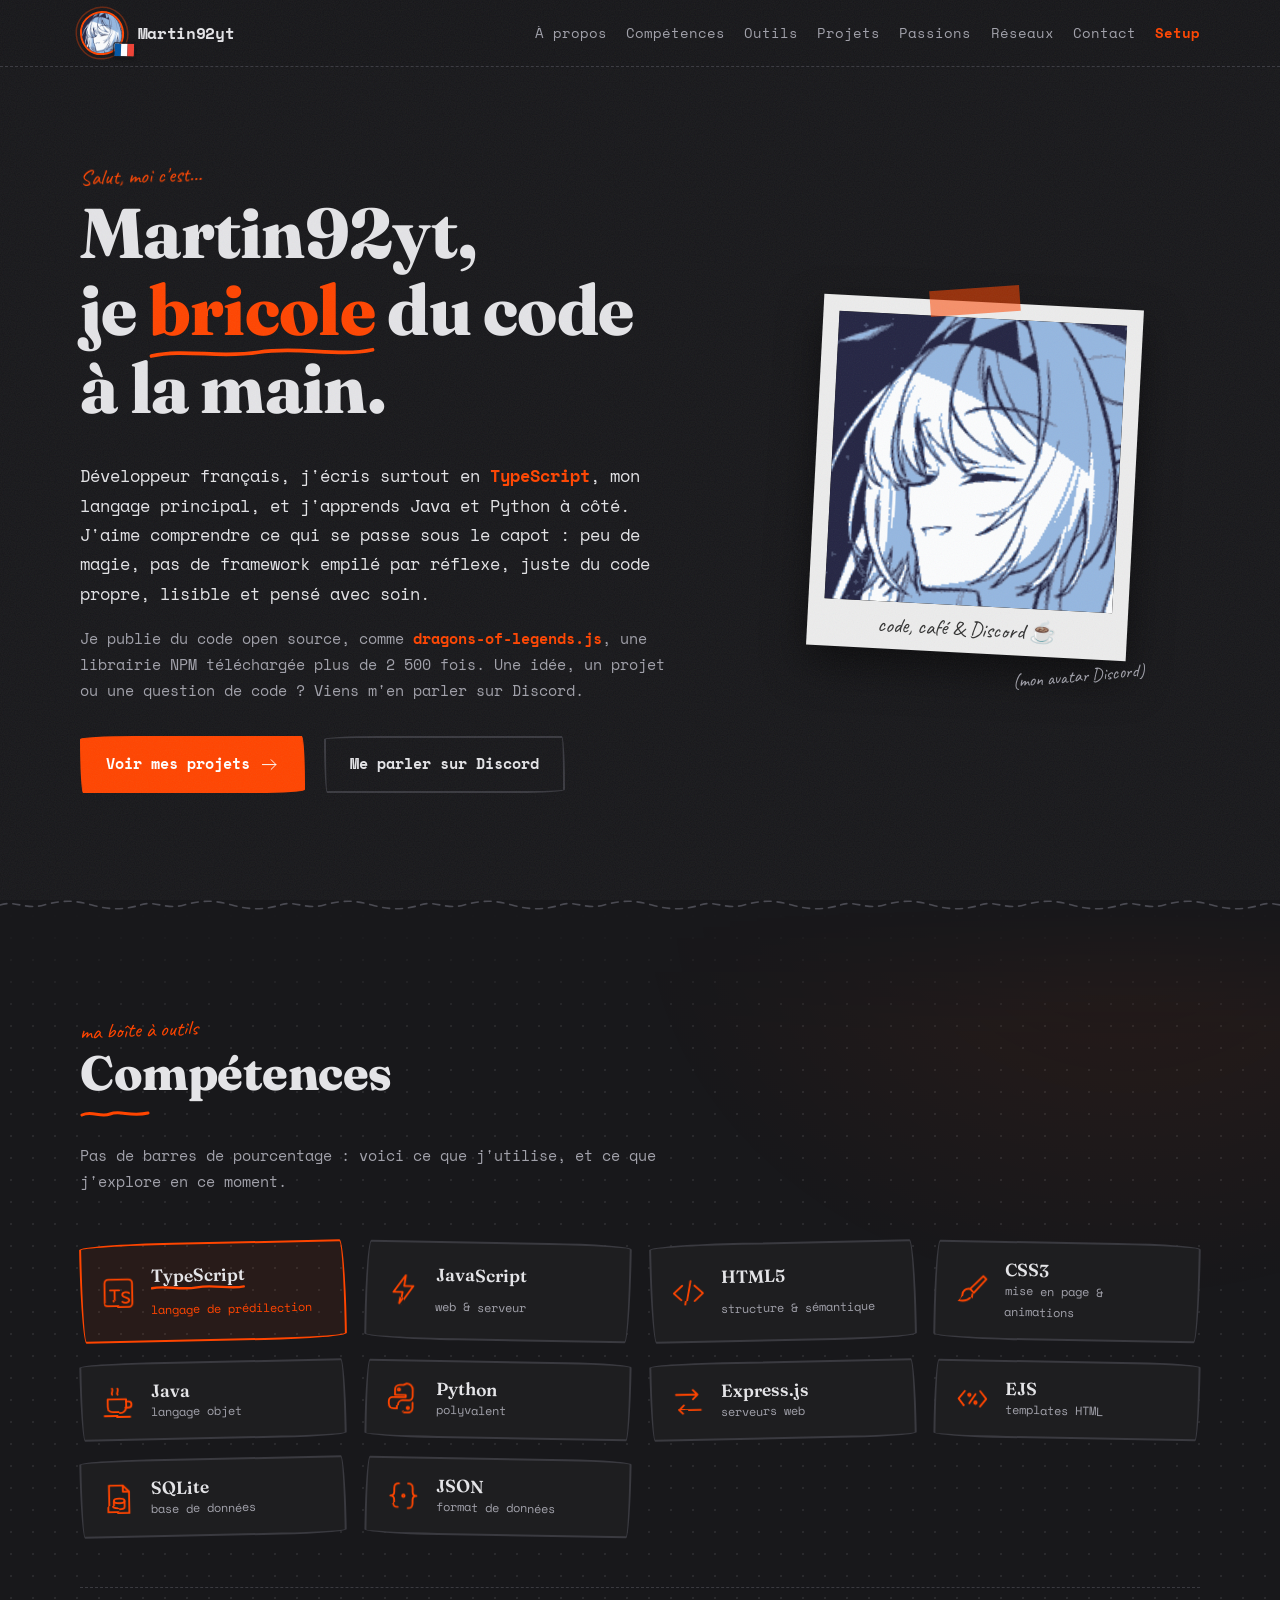
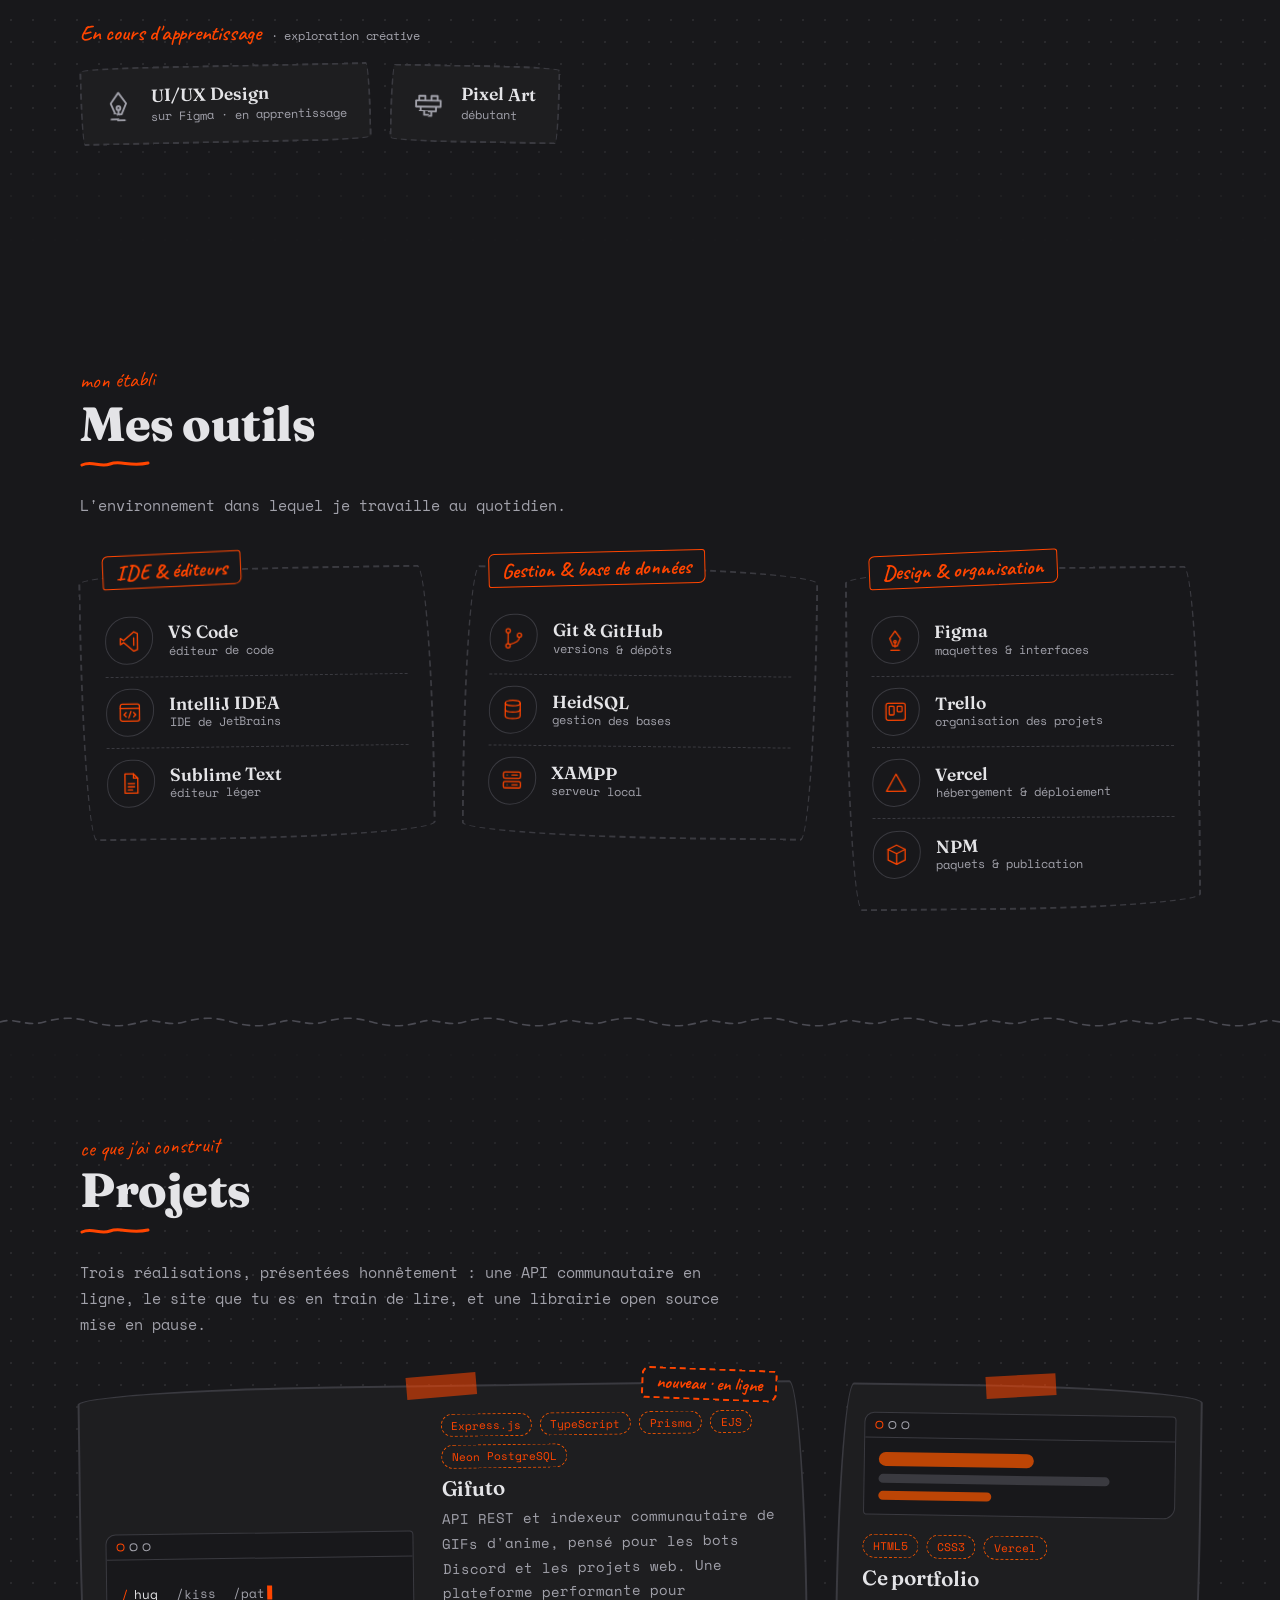
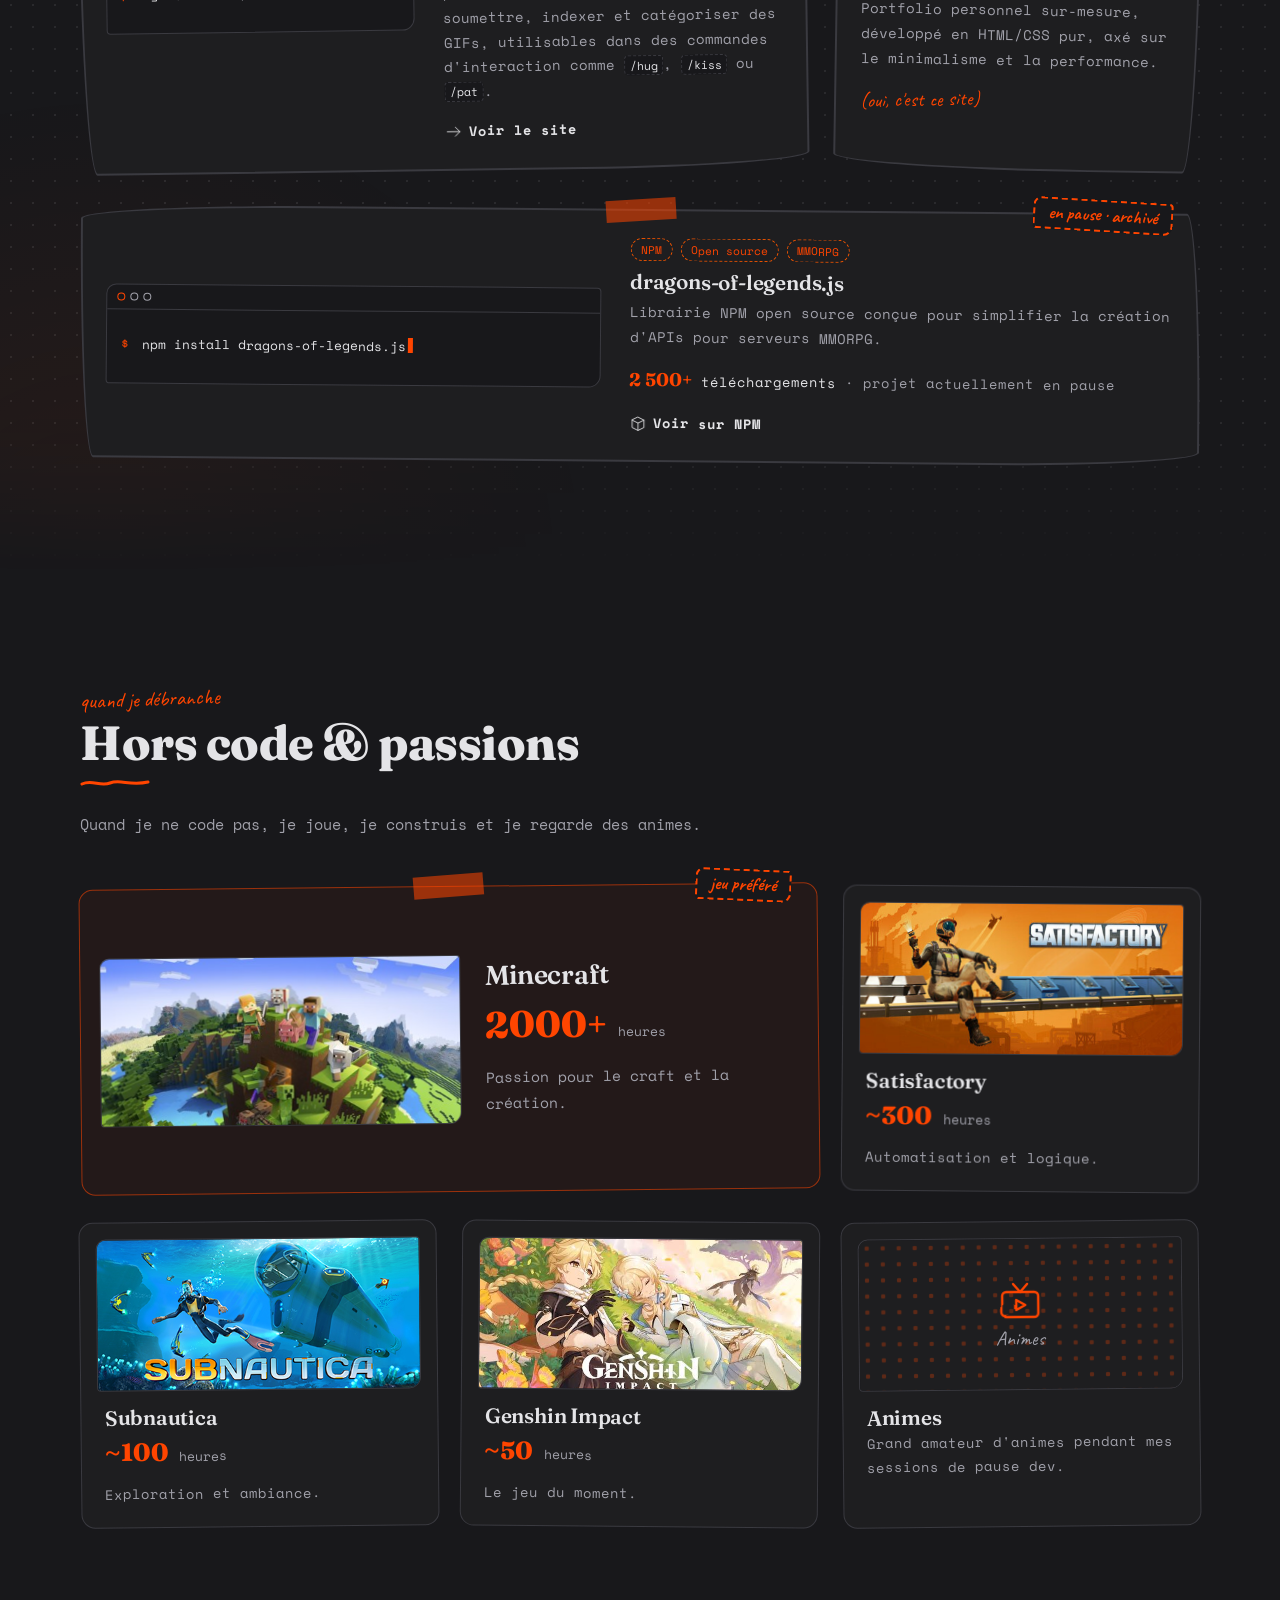
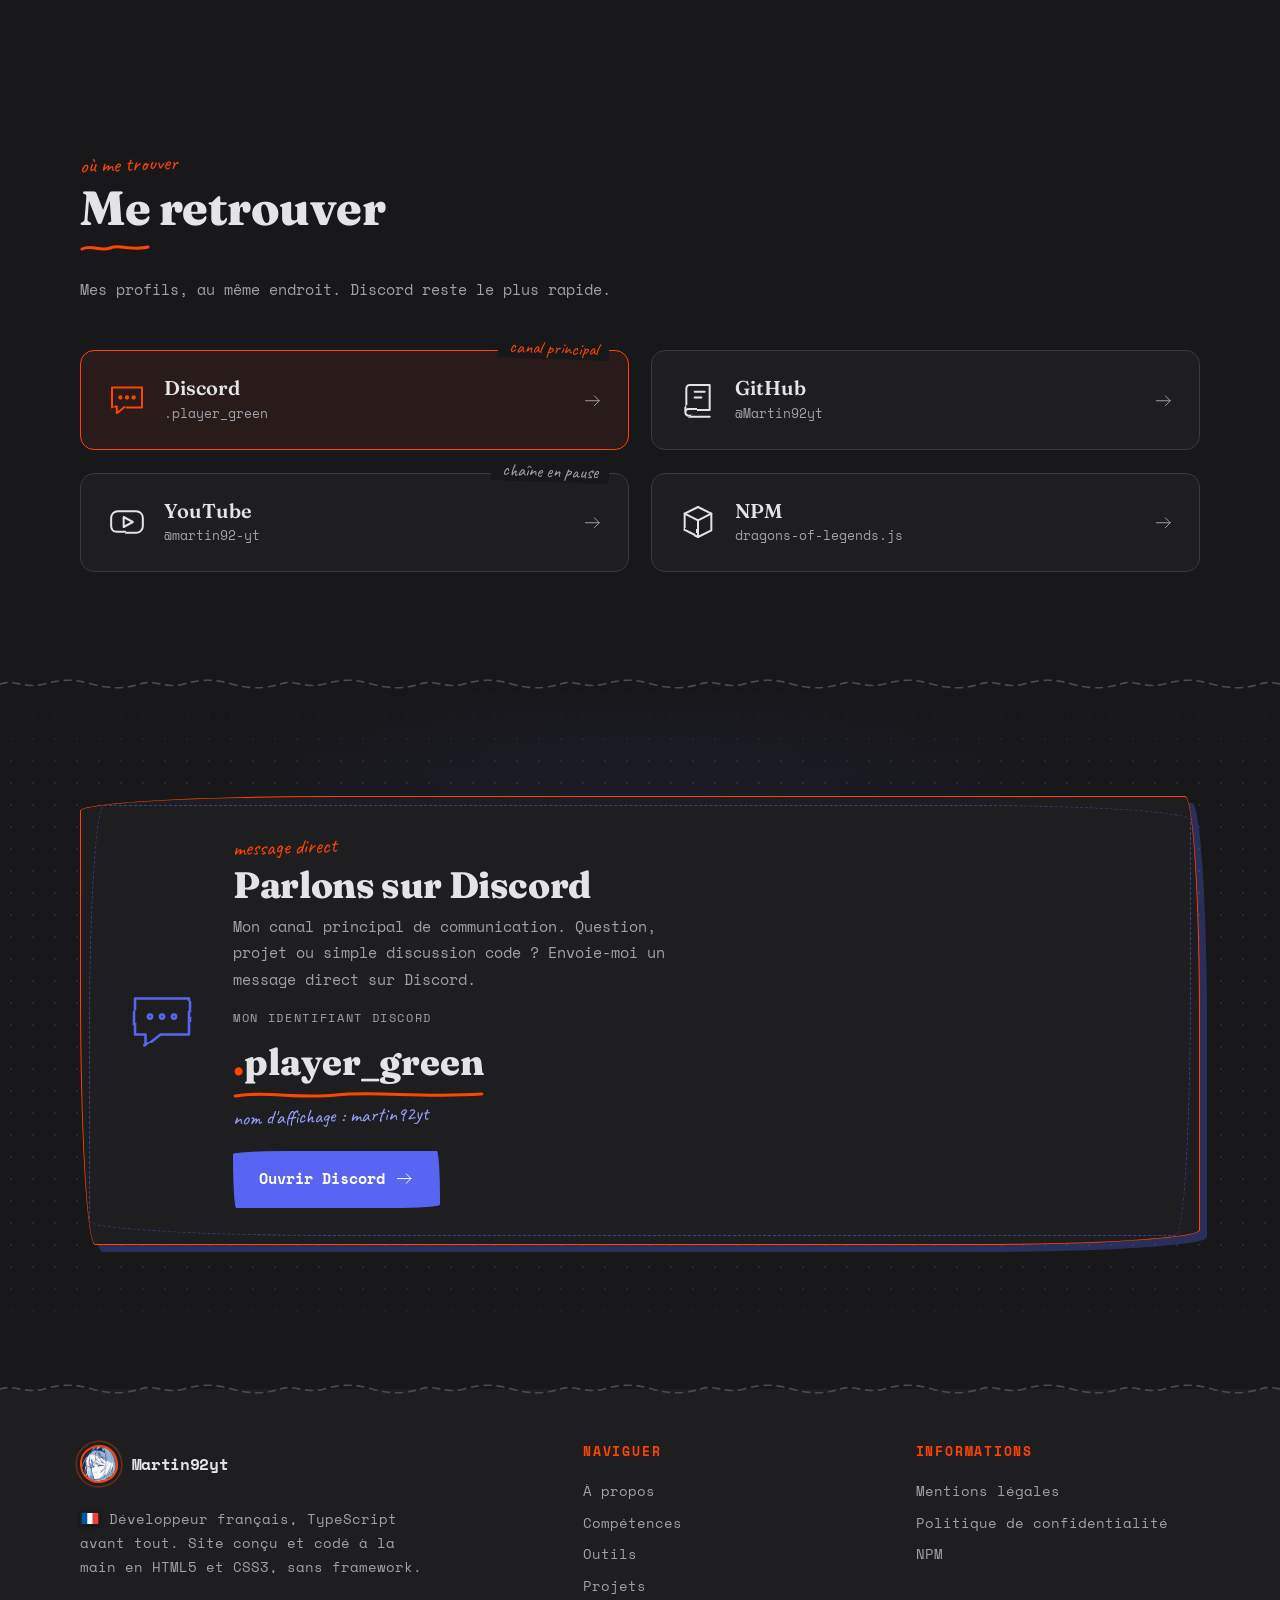
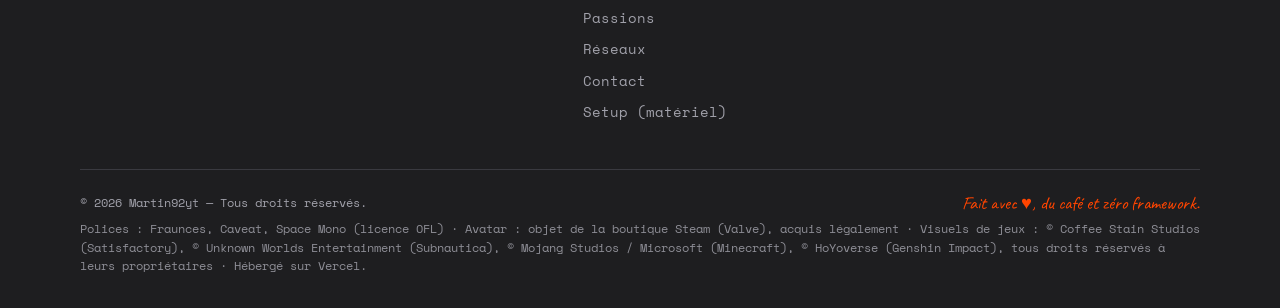
==== index.html @ c77c80cb "Update setup" ====
<!DOCTYPE html>
<html lang="fr">
<head>
  <meta charset="UTF-8">
  <meta name="viewport" content="width=device-width, initial-scale=1">
  <title>Martin92yt — Développeur TypeScript</title>
  <meta name="description" content="Portfolio de Martin92yt, développeur français spécialisé en TypeScript. Projets open source, compétences, outils et contact via Discord.">
  <meta name="theme-color" content="#18181B">
  <meta name="author" content="Martin92yt">
  <meta name="robots" content="index, follow">

  <!-- Aperçu de partage (Discord, réseaux sociaux, messageries).
       Une fois le site en ligne, ajoute aussi :
         <link rel="canonical" href="https://TON-DOMAINE/">
         <meta property="og:url" content="https://TON-DOMAINE/">
       et, idéalement, remplace og:image par une image locale (ex. https://TON-DOMAINE/og.png, 1200x630). -->
  <meta property="og:type" content="website">
  <meta property="og:site_name" content="Martin92yt">
  <meta property="og:locale" content="fr_FR">
  <meta property="og:title" content="Martin92yt — Développeur TypeScript">
  <meta property="og:description" content="Développeur français, TypeScript avant tout. Projets open source, compétences, outils, et contact direct sur Discord.">
  <meta property="og:image" content="images/avatar.gif">
  <meta property="og:image:width" content="512">
  <meta property="og:image:height" content="512">
  <meta property="og:image:alt" content="Avatar de Martin92yt">
  <meta name="twitter:card" content="summary">
  <meta name="twitter:title" content="Martin92yt — Développeur TypeScript">
  <meta name="twitter:description" content="Développeur français, TypeScript avant tout. Projets open source, compétences, outils, et contact direct sur Discord.">
  <meta name="twitter:image" content="images/avatar.gif">

  <!-- Favicon = avatar Discord. Pour plus de fiabilité, télécharge l'image, enregistre-la
       sous favicon.png dans le dossier du site et remplace les deux href ci-dessous par "favicon.png". -->
  <link rel="icon" type="image/jpeg" href="images/avatar.gif">
  <link rel="apple-touch-icon" href="images/avatar.gif">

  <!-- Polices (facultatif : le site reste lisible sans, avec les polices de secours) -->

  <link rel="stylesheet" href="style.css">
</head>
<body>

<!-- ============ SPRITE D'ICÔNES DESSINÉES À LA MAIN ============ -->
<svg width="0" height="0" style="position:absolute" aria-hidden="true" focusable="false">
  <defs>
    <!-- Filtre "trait tremblé" : donne l'effet crayon à toutes les icônes -->
    <filter id="rough" x="-5%" y="-5%" width="110%" height="110%">
      <feTurbulence type="fractalNoise" baseFrequency="0.04" numOctaves="2" seed="3" result="n"/>
      <feDisplacementMap in="SourceGraphic" in2="n" scale="2.6"/>
    </filter>

    <!-- Drapeau français (SVG : s'affiche partout, contrairement à l'emoji sous Windows) -->
    <symbol id="flag-fr" viewBox="0 0 30 20"><rect width="10" height="20" fill="#0055A4"/><rect x="10" width="10" height="20" fill="#fff"/><rect x="20" width="10" height="20" fill="#EF4135"/></symbol>

    <!-- Langages & technologies -->
    <symbol id="i-ts" viewBox="0 0 48 48"><rect x="6" y="6" width="36" height="36" rx="5"/><path d="M13 20h12M19 20v16M29 35c2 2 9 2 9-2s-9-3-9-7 7-4 9-2"/></symbol>
    <symbol id="i-web" viewBox="0 0 48 48"><path d="M16 14 5 24l11 10M32 14l11 10-11 10M27 8l-6 32"/></symbol>
    <symbol id="i-css" viewBox="0 0 48 48"><path d="m38 6 4 4-16 18-5-5z"/><path d="M21 23c-6-1-10 3-10 8 0 4-2 6-4 8 8 2 17 0 17-9"/></symbol>
    <symbol id="i-js" viewBox="0 0 48 48"><path d="M27 5 11 27h12l-3 16 17-24H25z"/></symbol>
    <symbol id="i-java" viewBox="0 0 48 48"><path d="M10 20h24v10a8 8 0 0 1-8 8h-8a8 8 0 0 1-8-8z"/><path d="M34 23h3a4 4 0 0 1 0 8h-4"/><path d="M16 14c-2-3 2-4 0-8M23 14c-2-3 2-4 0-8"/><path d="M7 43h32"/></symbol>
    <symbol id="i-py" viewBox="0 0 48 48"><path d="M24 6h-5a6 6 0 0 0-6 6v7h14v3H10a5 5 0 0 0-5 5v3a8 8 0 0 0 8 8h4v-6a6 6 0 0 1 6-6h8a5 5 0 0 0 5-5v-9a8 8 0 0 0-8-8z"/><circle cx="18" cy="12" r="1.5"/><path d="M25 42h5a6 6 0 0 0 6-6v-7"/><circle cx="30" cy="36" r="1.5"/></symbol>
    <symbol id="i-express" viewBox="0 0 48 48"><path d="M8 14h28M30 8l6 6-6 6M40 34H12M18 28l-6 6 6 6"/></symbol>
    <symbol id="i-ejs" viewBox="0 0 48 48"><path d="M14 14 6 24l8 10M34 14l8 10-8 10"/><path d="m20 30 8-12"/><circle cx="20" cy="19" r="1.6"/><circle cx="28" cy="29" r="1.6"/></symbol>
    <symbol id="i-sqlite" viewBox="0 0 48 48"><path d="M12 6h18l8 8v28H12z"/><path d="M30 6v8h8"/><ellipse cx="25" cy="26" rx="7" ry="3"/><path d="M18 26v8c0 2 3 3 7 3s7-1 7-3v-8"/></symbol>
    <symbol id="i-json" viewBox="0 0 48 48"><path d="M18 8c-5 0-6 2-6 6v5c0 3-2 5-5 5 3 0 5 2 5 5v5c0 4 1 6 6 6"/><path d="M30 8c5 0 6 2 6 6v5c0 3 2 5 5 5-3 0-5 2-5 5v5c0 4-1 6-6 6"/><circle cx="24" cy="24" r="1.6"/></symbol>
    <symbol id="i-nib" viewBox="0 0 48 48"><path d="m24 6 10 14-6 14h-8l-6-14z"/><circle cx="24" cy="26" r="2.5"/><path d="M24 28v8M16 42h16"/></symbol>
    <symbol id="i-pixel" viewBox="0 0 48 48"><path d="M12 14h8v6h-8zM28 14h8v6h-8zM8 20h32v8H8zM14 28h20v6H14zM20 34h8v6h-8z"/></symbol>

    <!-- Outils -->
    <symbol id="i-vscode" viewBox="0 0 48 48"><path d="M33 6 14 22 8 18v12l6-4 19 16 7-3V9z"/><path d="M33 17v14"/></symbol>
    <symbol id="i-ide" viewBox="0 0 48 48"><rect x="6" y="8" width="36" height="32" rx="4"/><path d="M6 16h36M17 24l-4 4 4 4M31 24l4 4-4 4M26 22l-4 12"/></symbol>
    <symbol id="i-file" viewBox="0 0 48 48"><path d="M13 6h16l8 8v28H13z"/><path d="M29 6v8h8M19 24h12M19 30h12M19 36h8"/></symbol>
    <symbol id="i-git" viewBox="0 0 48 48"><circle cx="14" cy="10" r="4"/><circle cx="14" cy="38" r="4"/><circle cx="35" cy="18" r="4"/><path d="M14 14v20M35 22c0 7-6 9-17 13"/></symbol>
    <symbol id="i-repo" viewBox="0 0 48 48"><path d="M10 40V10a4 4 0 0 1 4-4h24v30H14a4 4 0 0 0-4 4zm0 0a4 4 0 0 0 4 4h24"/><path d="M20 14h12M20 21h8"/></symbol>
    <symbol id="i-sql" viewBox="0 0 48 48"><ellipse cx="24" cy="12" rx="14" ry="5"/><path d="M10 12v24c0 3 6 5 14 5s14-2 14-5V12"/><path d="M10 24c0 3 6 5 14 5s14-2 14-5"/></symbol>
    <symbol id="i-server" viewBox="0 0 48 48"><rect x="8" y="8" width="32" height="12" rx="3"/><rect x="8" y="26" width="32" height="12" rx="3"/><path d="M15 14h.1M15 32h.1M24 14h10M24 32h10"/></symbol>
    <symbol id="i-board" viewBox="0 0 48 48"><rect x="6" y="8" width="36" height="32" rx="4"/><rect x="12" y="14" width="9" height="16" rx="1.5"/><rect x="27" y="14" width="9" height="10" rx="1.5"/></symbol>
    <symbol id="i-vercel" viewBox="0 0 48 48"><path d="M24 8 42 40H6z"/></symbol>
    <symbol id="i-npm" viewBox="0 0 48 48"><path d="M24 6 40 14v20l-16 8L8 34V14z"/><path d="m8 14 16 8 16-8M24 22v20"/></symbol>

    <!-- Passions -->
    <symbol id="i-cube" viewBox="0 0 48 48"><path d="M24 5 41 14v20L24 43 7 34V14z"/><path d="m7 14 17 9 17-9M24 23v20"/><path d="M13 27v6M35 27v6M20 11l4 2 4-2"/></symbol>
    <symbol id="i-gear" viewBox="0 0 48 48"><circle cx="24" cy="24" r="8"/><path d="M24 6v6M24 36v6M6 24h6M36 24h6M11 11l4 4M33 33l4 4M37 11l-4 4M15 33l-4 4"/></symbol>
    <symbol id="i-wave" viewBox="0 0 48 48"><path d="M5 28c5-6 9-6 14 0s9 6 14 0 7-4 10-2"/><path d="M5 38c5-6 9-6 14 0s9 6 14 0 7-4 10-2"/><circle cx="18" cy="14" r="3"/><circle cx="29" cy="9" r="2"/></symbol>
    <symbol id="i-spark" viewBox="0 0 48 48"><path d="M24 5c1 11 8 18 19 19-11 1-18 8-19 19-1-11-8-18-19-19 11-1 18-8 19-19z"/></symbol>
    <symbol id="i-tv" viewBox="0 0 48 48"><rect x="6" y="14" width="36" height="25" rx="4"/><path d="m17 6 7 8 7-8M20 22l9 5-9 5z"/></symbol>

    <!-- Divers -->
    <!-- Bulle de message avec "points de frappe" (dessin original) -->
    <symbol id="i-chat" viewBox="0 0 48 48"><path d="M6 9h36v24H23l-10 8v-8H6z"/><circle cx="16" cy="21" r="1.4"/><circle cx="24" cy="21" r="1.4"/><circle cx="32" cy="21" r="1.4"/></symbol>
    <symbol id="i-yt" viewBox="0 0 48 48"><rect x="5" y="11" width="38" height="26" rx="8"/><path d="m20 18 11 6-11 6z"/></symbol>
    <symbol id="i-arrow" viewBox="0 0 48 48"><path d="M6 24h34M28 12l12 12-12 12"/></symbol>
  </defs>
</svg>

<a class="skip" href="#a-propos">Aller au contenu</a>

<!-- Barre de progression de lecture (très fine, CSS pur) -->
<div class="progress" aria-hidden="true"></div>

<!-- ============ HEADER ============ -->
<header class="site-header">
  <div class="wrap header-in">
    <!-- Marque : avatar en médaillon + pseudo, avec le petit drapeau français -->
    <a class="brand" href="#top" aria-label="Martin92yt — accueil" title="Martin92yt · Français">
      <span class="brand-avatar">
        <img
          src="images/avatar.gif"
          alt=""
          width="44" height="44"
          decoding="async"
         >
        <svg class="flag" role="img" aria-label="Drapeau français"><use href="#flag-fr"/></svg>
      </span>
      <span class="brand-name">Martin92yt</span>
    </a>

    <!-- Menu mobile 100 % CSS : ouvert par :target, il se referme tout seul
         dès qu'on touche un lien (la cible change). Ces deux repères sont fixes
         et vides : les atteindre ne fait jamais défiler la page. -->
    <span id="menu" class="menu-anchor" aria-hidden="true"></span>
    <span id="menu-closed" class="menu-anchor" aria-hidden="true"></span>

    <nav class="nav" aria-label="Navigation principale">
      <a href="#a-propos">À propos</a>
      <a href="#competences">Compétences</a>
      <a href="#outils">Outils</a>
      <a href="#projets">Projets</a>
      <a href="#passions">Passions</a>
      <a href="#reseaux">Réseaux</a>
      <a href="#discord">Contact</a>
      <a href="setup.html" class="nav-page">Setup</a>
    </nav>

    <a class="menu-backdrop" href="#menu-closed" aria-label="Fermer le menu" tabindex="-1"></a>
    <a class="burger burger-open" href="#menu" aria-label="Ouvrir le menu"><span></span><span></span><span></span></a>
    <a class="burger burger-close" href="#menu-closed" aria-label="Fermer le menu"><span></span><span></span></a>
  </div>
</header>

<main id="top">

  <!-- ============ À PROPOS ============ -->
  <section id="a-propos" class="section hero">
    <div class="wrap hero-grid">
      <div class="hero-text">
        <p class="hand kicker">Salut, moi c'est…</p>
        <h1>Martin92yt,<br>je <em>bricole</em> du code<br>à la main.</h1>
        <p class="lead">
          Développeur français, j'écris surtout en <strong>TypeScript</strong>, mon langage principal,
          et j'apprends Java et Python à côté. J'aime comprendre ce qui se passe sous le capot :
          peu de magie, pas de framework empilé par réflexe, juste du code propre, lisible et
          pensé avec soin.
        </p>
        <p>
          Je publie du code open source, comme <strong>dragons-of-legends.js</strong>, une librairie
          NPM téléchargée plus de 2&nbsp;500 fois. Une idée, un projet ou une question de code ?
          Viens m'en parler sur Discord.
        </p>
        <div class="hero-cta">
          <a href="#projets" class="btn btn-primary">Voir mes projets <svg class="ico"><use href="#i-arrow"/></svg></a>
          <a href="#discord" class="btn btn-ghost">Me parler sur Discord</a>
        </div>
      </div>

      <figure class="portrait">
        <div class="polaroid">
          <div class="polaroid-img">
            <!-- Dessin de secours, visible uniquement si l'avatar ne se charge pas -->
            <svg viewBox="0 0 200 180" class="doodle" aria-hidden="true">
              <path d="M30 150h140" />
              <path d="M45 150V92h110v58" />
              <path d="M58 150v-10h84v10" />
              <path d="M70 108l14 10-14 10M95 130h22" />
              <circle cx="100" cy="46" r="20" />
              <path d="M88 44c0-2 3-3 4 0M108 44c0-2 3-3 4 0M92 54c4 4 12 4 16 0" />
              <path d="M82 34c6-10 30-12 38 0" />
            </svg>
            <img
              src="images/avatar.gif"
              alt="Avatar de Martin92yt"
              width="512" height="512"
              fetchpriority="high"
              decoding="async"
             >
          </div>
          <figcaption class="hand">code, café &amp; Discord ☕</figcaption>
        </div>
        <span class="tape"></span>
        <p class="hand note-arrow">(mon avatar Discord)</p>
      </figure>
    </div>
  </section>

  <!-- ============ COMPÉTENCES ============ -->
  <section id="competences" class="section band">
    <div class="wrap">
      <header class="section-head reveal">
        <p class="hand kicker">ma boîte à outils</p>
        <h2>Compétences</h2>
        <p class="section-sub">Pas de barres de pourcentage : voici ce que j'utilise, et ce que j'explore en ce moment.</p>
      </header>

      <!-- Grille unifiée ; TypeScript est mis en avant avec discrétion -->
      <ul class="chips chips-grid">
        <li class="chip chip-lead reveal"><svg class="ico"><use href="#i-ts"/></svg><b>TypeScript</b><small>langage de prédilection</small></li>
        <li class="chip reveal"><svg class="ico"><use href="#i-js"/></svg><b>JavaScript</b><small>web &amp; serveur</small></li>
        <li class="chip reveal"><svg class="ico"><use href="#i-web"/></svg><b>HTML5</b><small>structure &amp; sémantique</small></li>
        <li class="chip reveal"><svg class="ico"><use href="#i-css"/></svg><b>CSS3</b><small>mise en page &amp; animations</small></li>
        <li class="chip reveal"><svg class="ico"><use href="#i-java"/></svg><b>Java</b><small>langage objet</small></li>
        <li class="chip reveal"><svg class="ico"><use href="#i-py"/></svg><b>Python</b><small>polyvalent</small></li>
        <li class="chip reveal"><svg class="ico"><use href="#i-express"/></svg><b>Express.js</b><small>serveurs web</small></li>
        <li class="chip reveal"><svg class="ico"><use href="#i-ejs"/></svg><b>EJS</b><small>templates HTML</small></li>
        <li class="chip reveal"><svg class="ico"><use href="#i-sqlite"/></svg><b>SQLite</b><small>base de données</small></li>
        <li class="chip reveal"><svg class="ico"><use href="#i-json"/></svg><b>JSON</b><small>format de données</small></li>
      </ul>

      <!-- Sous-section isolée : uniquement UI/UX et Pixel Art -->
      <div class="explore">
        <h3 class="reveal"><span class="hand">En cours d'apprentissage</span><small>· exploration créative</small></h3>
        <ul class="chips">
          <li class="chip chip-explore reveal"><svg class="ico"><use href="#i-nib"/></svg><b>UI/UX Design</b><small>sur Figma · en apprentissage</small></li>
          <li class="chip chip-explore reveal"><svg class="ico"><use href="#i-pixel"/></svg><b>Pixel Art</b><small>débutant</small></li>
        </ul>
      </div>
    </div>
  </section>

  <!-- ============ OUTILS ============ -->
  <section id="outils" class="section">
    <div class="wrap">
      <header class="section-head reveal">
        <p class="hand kicker">mon établi</p>
        <h2>Mes outils</h2>
        <p class="section-sub">L'environnement dans lequel je travaille au quotidien.</p>
      </header>

      <div class="bench">
        <article class="drawer drawer-1 reveal">
          <h3 class="label">IDE &amp; éditeurs</h3>
          <ul class="tools">
            <li><span class="tool-ico"><svg class="ico"><use href="#i-vscode"/></svg></span><span><b>VS Code</b><small>éditeur de code</small></span></li>
            <li><span class="tool-ico"><svg class="ico"><use href="#i-ide"/></svg></span><span><b>IntelliJ IDEA</b><small>IDE de JetBrains</small></span></li>
            <li><span class="tool-ico"><svg class="ico"><use href="#i-file"/></svg></span><span><b>Sublime Text</b><small>éditeur léger</small></span></li>
          </ul>
        </article>

        <article class="drawer drawer-2 reveal">
          <h3 class="label">Gestion &amp; base de données</h3>
          <ul class="tools">
            <li><span class="tool-ico"><svg class="ico"><use href="#i-git"/></svg></span><span><b>Git &amp; GitHub</b><small>versions &amp; dépôts</small></span></li>
            <li><span class="tool-ico"><svg class="ico"><use href="#i-sql"/></svg></span><span><b>HeidSQL</b><small>gestion des bases</small></span></li>
            <li><span class="tool-ico"><svg class="ico"><use href="#i-server"/></svg></span><span><b>XAMPP</b><small>serveur local</small></span></li>
          </ul>
        </article>

        <article class="drawer drawer-3 reveal">
          <h3 class="label">Design &amp; organisation</h3>
          <ul class="tools">
            <li><span class="tool-ico"><svg class="ico"><use href="#i-nib"/></svg></span><span><b>Figma</b><small>maquettes &amp; interfaces</small></span></li>
            <li><span class="tool-ico"><svg class="ico"><use href="#i-board"/></svg></span><span><b>Trello</b><small>organisation des projets</small></span></li>
            <li><span class="tool-ico"><svg class="ico"><use href="#i-vercel"/></svg></span><span><b>Vercel</b><small>hébergement &amp; déploiement</small></span></li>
            <li><span class="tool-ico"><svg class="ico"><use href="#i-npm"/></svg></span><span><b>NPM</b><small>paquets &amp; publication</small></span></li>
          </ul>
        </article>
      </div>
    </div>
  </section>

  <!-- ============ PROJETS ============ -->
  <section id="projets" class="section band">
    <div class="wrap">
      <header class="section-head reveal">
        <p class="hand kicker">ce que j'ai construit</p>
        <h2>Projets</h2>
        <p class="section-sub">Trois réalisations, présentées honnêtement : une API communautaire en ligne, le site que tu es en train de lire, et une librairie open source mise en pause.</p>
      </header>

      <div class="projects">

        <!-- ========== PROJET : Gifuto ==========
             Pour ajouter un projet : copie un <article class="card">…</article> complet. -->
        <article class="card card-1 card-wide reveal">
          <span class="tape"></span>
          <span class="stamp hand" aria-label="Statut : nouveau projet, en ligne">nouveau · en ligne</span>
          <div class="preview" aria-hidden="true">
            <div class="win"><i></i><i></i><i></i></div>
            <div class="terminal"><span class="prompt">/</span>hug<span class="cmd">/kiss</span><span class="cmd">/pat</span><span class="caret"></span></div>
          </div>
          <div class="card-body">
            <p class="tags"><span>Express.js</span><span>TypeScript</span><span>Prisma</span><span>EJS</span><span>Neon PostgreSQL</span></p>
            <h3>Gifuto</h3>
            <p>API REST et indexeur communautaire de GIFs d'anime, pensé pour les bots Discord et les projets web. Une plateforme performante pour soumettre, indexer et catégoriser des GIFs, utilisables dans des commandes d'interaction comme <code>/hug</code>, <code>/kiss</code> ou <code>/pat</code>.</p>
            <div class="card-links">
              <a href="https://gifuto.vercel.app" target="_blank" rel="noopener"><svg class="ico"><use href="#i-arrow"/></svg> Voir le site</a>
            </div>
          </div>
        </article>

        <article class="card card-2 reveal">
          <span class="tape"></span>
          <div class="preview" aria-hidden="true">
            <div class="win"><i></i><i></i><i></i></div>
            <div class="skeleton skeleton-2"><b></b><b></b><b class="s"></b></div>
          </div>
          <p class="tags"><span>HTML5</span><span>CSS3</span><span>Vercel</span></p>
          <h3>Ce portfolio</h3>
          <p>Portfolio personnel sur-mesure, développé en HTML/CSS pur, axé sur le minimalisme et la performance.</p>
          <p class="hand here">(oui, c'est ce site)</p>
        </article>

        <article class="card card-3 card-wide card-full reveal">
          <span class="tape"></span>
          <span class="stamp hand" aria-label="Statut : en pause, archivé">en pause · archivé</span>
          <div class="preview" aria-hidden="true">
            <div class="win"><i></i><i></i><i></i></div>
            <div class="terminal"><span class="prompt">$</span> npm install dragons-of-legends.js<span class="caret"></span></div>
          </div>
          <div class="card-body">
            <p class="tags"><span>NPM</span><span>Open source</span><span>MMORPG</span></p>
            <h3>dragons-of-legends.js</h3>
            <p>Librairie NPM open source conçue pour simplifier la création d'APIs pour serveurs MMORPG.</p>
            <p class="stat"><strong>2&nbsp;500+</strong> téléchargements <span>· projet actuellement en pause</span></p>
            <div class="card-links">
              <a href="https://www.npmjs.com/package/dragons-of-legends.js" target="_blank" rel="noopener"><svg class="ico"><use href="#i-npm"/></svg> Voir sur NPM</a>
            </div>
          </div>
        </article>

      </div>
    </div>
  </section>

  <!-- ============ HORS CODE & PASSIONS ============ -->
  <section id="passions" class="section">
    <div class="wrap">
      <header class="section-head reveal">
        <p class="hand kicker">quand je débranche</p>
        <h2>Hors code &amp; passions</h2>
        <p class="section-sub">Quand je ne code pas, je joue, je construis et je regarde des animes.</p>
      </header>

      <div class="hobbies">

        <article class="hobby hobby-main reveal">
          <span class="tape"></span>
          <span class="stamp hand">jeu préféré</span>
          <div class="hobby-media">
            <div class="ph ph-mc" aria-hidden="true"><svg class="ico"><use href="#i-cube"/></svg><span>Minecraft</span></div>
            <!-- Visuel de la page Xbox Store. Si l'image ne s'affiche pas, c'est le repère dessiné ci-dessus qui reste visible. -->
            <img src="images/minecraft.jpg" alt="Visuel du jeu Minecraft" width="480" height="270" loading="lazy" decoding="async">
          </div>
          <div class="hobby-body">
            <h3>Minecraft</h3>
            <p class="hours"><strong>2000+</strong> heures</p>
            <p class="desc">Passion pour le craft et la création.</p>
          </div>
        </article>

        <article class="hobby reveal">
          <div class="hobby-media">
            <div class="ph ph-sat" aria-hidden="true"><svg class="ico"><use href="#i-gear"/></svg><span>Satisfactory</span></div>
            <img src="images/satisfactory.jpg" alt="Bannière du jeu Satisfactory" width="460" height="215" loading="lazy" decoding="async">
          </div>
          <div class="hobby-body">
            <h3>Satisfactory</h3>
            <p class="hours"><strong>~300</strong> heures</p>
            <p class="desc">Automatisation et logique.</p>
          </div>
        </article>

        <article class="hobby reveal">
          <div class="hobby-media">
            <div class="ph ph-sub" aria-hidden="true"><svg class="ico"><use href="#i-wave"/></svg><span>Subnautica</span></div>
            <img src="images/subnautica.jpg" alt="Bannière du jeu Subnautica" width="460" height="215" loading="lazy" decoding="async">
          </div>
          <div class="hobby-body">
            <h3>Subnautica</h3>
            <p class="hours"><strong>~100</strong> heures</p>
            <p class="desc">Exploration et ambiance.</p>
          </div>
        </article>

        <article class="hobby reveal">
          <div class="hobby-media">
            <div class="ph ph-gen" aria-hidden="true"><svg class="ico"><use href="#i-spark"/></svg><span>Genshin Impact</span></div>
            <img src="images/genshin-impact.jpg" alt="Visuel du jeu Genshin Impact" width="460" height="215" loading="lazy" decoding="async">
          </div>
          <div class="hobby-body">
            <h3>Genshin Impact</h3>
            <p class="hours"><strong>~50</strong> heures</p>
            <p class="desc">Le jeu du moment.</p>
          </div>
        </article>

        <article class="hobby reveal">
          <div class="hobby-media">
            <div class="ph ph-ani" aria-hidden="true"><svg class="ico"><use href="#i-tv"/></svg><span>Animes</span></div>
          </div>
          <div class="hobby-body">
            <h3>Animes</h3>
            <p class="desc">Grand amateur d'animes pendant mes sessions de pause dev.</p>
          </div>
        </article>

      </div>
    </div>
  </section>

  <!-- ============ RÉSEAUX ============ -->
  <section id="reseaux" class="section">
    <div class="wrap">
      <header class="section-head reveal">
        <p class="hand kicker">où me trouver</p>
        <h2>Me retrouver</h2>
        <p class="section-sub">Mes profils, au même endroit. Discord reste le plus rapide.</p>
      </header>

      <div class="socials">

        <!-- Discord : lien réel (ID tiré de l'URL de l'avatar) -->
        <a class="social social-main reveal" href="https://discord.com/users/1197913159558779050" target="_blank" rel="noopener">
          <span class="s-badge hand">canal principal</span>
          <svg class="ico ico-lg"><use href="#i-chat"/></svg>
          <span class="s-text"><b>Discord</b><small>.player_green</small></span>
          <svg class="ico s-arrow" aria-hidden="true"><use href="#i-arrow"/></svg>
        </a>

        <a class="social reveal" href="https://github.com/Martin92yt" target="_blank" rel="noopener">
          <svg class="ico ico-lg"><use href="#i-repo"/></svg>
          <span class="s-text"><b>GitHub</b><small>@Martin92yt</small></span>
          <svg class="ico s-arrow" aria-hidden="true"><use href="#i-arrow"/></svg>
        </a>

        <a class="social reveal" href="https://www.youtube.com/@martin92-yt" target="_blank" rel="noopener">
          <span class="s-badge s-badge-muted hand">chaîne en pause</span>
          <svg class="ico ico-lg"><use href="#i-yt"/></svg>
          <span class="s-text"><b>YouTube</b><small>@martin92-yt</small></span>
          <svg class="ico s-arrow" aria-hidden="true"><use href="#i-arrow"/></svg>
        </a>

        <a class="social reveal" href="https://www.npmjs.com/package/dragons-of-legends.js" target="_blank" rel="noopener">
          <svg class="ico ico-lg"><use href="#i-npm"/></svg>
          <span class="s-text"><b>NPM</b><small>dragons-of-legends.js</small></span>
          <svg class="ico s-arrow" aria-hidden="true"><use href="#i-arrow"/></svg>
        </a>

      </div>
    </div>
  </section>

  <!-- ============ DISCORD ============ -->
  <section id="discord" class="section band">
    <div class="wrap">
      <div class="discord-card reveal">
        <svg class="ico ico-xl" aria-hidden="true"><use href="#i-chat"/></svg>
        <div class="discord-text">
          <p class="hand kicker">message direct</p>
          <h2>Parlons sur Discord</h2>
          <p>
            Mon canal principal de communication. Question, projet ou simple discussion code ?
            Envoie-moi un message direct sur Discord.
          </p>
          <p class="discord-id-label">Mon identifiant Discord</p>
          <p class="discord-id"><span class="at">.</span>player_green</p>
          <p class="hand discord-name">nom d'affichage : martin92yt</p>
          <div class="hero-cta">
            <a class="btn btn-discord" href="https://discord.com/users/1197913159558779050" target="_blank" rel="noopener">
              Ouvrir Discord <svg class="ico"><use href="#i-arrow"/></svg>
            </a>
          </div>
        </div>
      </div>
    </div>
  </section>

</main>

<!-- ============ FOOTER ============ -->
<footer class="site-footer">
  <div class="wrap footer-grid">
    <div class="f-brand">
      <a class="brand brand-sm" href="#top" aria-label="Martin92yt — haut de page">
        <span class="brand-avatar">
          <img
            src="images/avatar.gif"
            alt=""
            width="38" height="38"
            loading="lazy"
            decoding="async"
           >
        </span>
        <span class="brand-name">Martin92yt</span>
      </a>
      <p><svg class="flag flag-inline" role="img" aria-label="Drapeau français"><use href="#flag-fr"/></svg>Développeur français, TypeScript avant tout. Site conçu et codé à la main en HTML5 et CSS3, sans framework.</p>
    </div>

    <nav class="f-col" aria-label="Plan du site">
      <h4>Naviguer</h4>
      <a href="#a-propos">À propos</a>
      <a href="#competences">Compétences</a>
      <a href="#outils">Outils</a>
      <a href="#projets">Projets</a>
      <a href="#passions">Passions</a>
      <a href="#reseaux">Réseaux</a>
      <a href="#discord">Contact</a>
      <a href="setup.html">Setup (matériel)</a>
    </nav>

    <!-- id utilisé comme point de retour quand on ferme une fenêtre légale -->
    <nav class="f-col" id="infos-legales" aria-label="Informations légales">
      <h4>Informations</h4>
      <a href="#mentions-legales">Mentions légales</a>
      <a href="#confidentialite">Politique de confidentialité</a>
      <a href="https://www.npmjs.com/package/dragons-of-legends.js" target="_blank" rel="noopener">NPM</a>
    </nav>
  </div>

  <div class="wrap f-bottom">
    <p>© 2026 Martin92yt — Tous droits réservés.</p>
    <p class="hand">Fait avec ♥, du café et zéro framework.</p>
    <p class="credits">Polices : Fraunces, Caveat, Space Mono (licence OFL) · Avatar : objet de la boutique Steam (Valve), acquis légalement · Visuels de jeux : © Coffee Stain Studios (Satisfactory), © Unknown Worlds Entertainment (Subnautica), © Mojang Studios / Microsoft (Minecraft), © HoYoverse (Genshin Impact), tous droits réservés à leurs propriétaires · Hébergé sur Vercel.</p>
  </div>
</footer>

<!-- ============ FENÊTRES LÉGALES (CSS :target) ============
     La fermeture renvoie vers le pied de page (#infos-legales) :
     on retrouve sa place au lieu d'être renvoyé tout en haut. -->
<div class="modal" id="mentions-legales" role="dialog" aria-modal="true" aria-labelledby="ml-title">
  <a href="#infos-legales" class="modal-backdrop" aria-label="Fermer"></a>
  <div class="modal-box">
    <a href="#infos-legales" class="modal-close" aria-label="Fermer">✕</a>
    <h2 id="ml-title">Mentions légales</h2>
    <p class="hand legal-date">dernière mise à jour : 23 octobre 2026</p>

    <section class="legal-sec">
      <h3>Éditeur du site</h3>
      <p>Site édité à titre personnel et non professionnel par Martin92yt (pseudonyme). L'éditeur a choisi de rester anonyme : aucune adresse e-mail ni adresse postale n'est communiquée.</p>
    </section>

    <section class="legal-sec">
      <h3>Directeur de la publication</h3>
      <p>Martin92yt (pseudonyme).</p>
    </section>

    <section class="legal-sec">
      <h3>Contact</h3>
      <p>Le contact s'effectue exclusivement via Discord : .player_green (nom d'affichage : martin92yt).</p>
    </section>

    <section class="legal-sec">
      <h3>Hébergement</h3>
      <p>Le site est hébergé par Vercel Inc., 440 N Barranca Avenue #4133, Covina, CA 91723, États-Unis — vercel.com.</p>
      <p>Conformément à l'article 6 de la loi n° 2004-575 du 21 juin 2004 (LCEN), l'éditeur, personne physique non professionnelle, a communiqué ses éléments d'identification à l'hébergeur.</p>
    </section>

    <section class="legal-sec">
      <h3>Propriété intellectuelle</h3>
      <p>Le contenu de ce site (textes, visuels, code, illustrations) est la propriété de son auteur, sauf mention contraire. L'avatar du site est un objet de la boutique Steam, acquis légalement : il n'est pas une création de l'auteur et reste soumis aux droits de son créateur. Toute reproduction sans autorisation préalable est interdite. Les projets open source présentés, dont dragons-of-legends.js, restent soumis à la licence indiquée dans leur dépôt ou sur NPM. Les noms de jeux, marques et visuels cités appartiennent à leurs propriétaires respectifs et ne sont utilisés qu'à titre illustratif.</p>
    </section>

    <section class="legal-sec">
      <h3>Liens externes et responsabilité</h3>
      <p>Les liens vers des sites tiers (Discord, GitHub, YouTube, NPM, etc.) sont fournis à titre informatif ; l'éditeur n'est pas responsable de leur contenu.</p>
    </section>

    <div class="modal-actions">
      <a href="#infos-legales" class="btn btn-ghost">Fermer</a>
      <a href="#confidentialite" class="link">Politique de confidentialité →</a>
    </div>
  </div>
</div>

<div class="modal" id="confidentialite" role="dialog" aria-modal="true" aria-labelledby="pc-title">
  <a href="#infos-legales" class="modal-backdrop" aria-label="Fermer"></a>
  <div class="modal-box">
    <a href="#infos-legales" class="modal-close" aria-label="Fermer">✕</a>
    <h2 id="pc-title">Politique de confidentialité</h2>
    <p class="hand legal-date">dernière mise à jour : 23 octobre 2026</p>

    <section class="legal-sec">
      <h3>Responsable</h3>
      <p>Martin92yt (pseudonyme), éditeur du site. Contact exclusivement via Discord : .player_green.</p>
    </section>

    <section class="legal-sec">
      <h3>Données collectées</h3>
      <p>Ce site ne collecte aucune donnée personnelle : il n'y a ni formulaire, ni compte, ni outil de statistiques.</p>
    </section>

    <section class="legal-sec">
      <h3>Cookies</h3>
      <p>Ce site ne dépose aucun cookie. Les services tiers cités ci-dessous restent soumis à leurs propres politiques.</p>
    </section>

    <section class="legal-sec">
      <h3>Services tiers</h3>
      <p>Le site est hébergé par Vercel, qui peut conserver des journaux techniques (adresse IP, date de connexion) pour des raisons de sécurité. Les polices, l'avatar et les visuels sont hébergés avec le site : aucun service tiers ne reçoit l'adresse IP du visiteur lors du chargement des pages.</p>
    </section>

    <section class="legal-sec">
      <h3>Contact par Discord</h3>
      <p>Les informations transmises par message ne servent qu'à répondre et ne sont ni revendues ni partagées. Le traitement des messages Discord est régi par la politique de confidentialité de Discord Inc.</p>
    </section>

    <section class="legal-sec">
      <h3>Droits des personnes</h3>
      <p>Conformément au RGPD, toute personne peut demander l'accès, la rectification ou la suppression des données la concernant en contactant l'éditeur via Discord (.player_green).</p>
    </section>

    <div class="modal-actions">
      <a href="#infos-legales" class="btn btn-ghost">Fermer</a>
      <a href="#mentions-legales" class="link">Mentions légales →</a>
    </div>
  </div>
</div>

<!-- Filet de sécurité pour l'apparition au défilement.
     Les navigateurs récents (Chrome, Edge, Safari 26+) gèrent l'effet en CSS pur et ce script ne fait rien.
     Pour les autres (ex. Firefox plus ancien), il ajoute simplement la classe .in quand un bloc devient visible.
     Tu peux supprimer ce bloc si tu veux un site sans aucun JavaScript : le contenu restera visible, sans l'effet. -->
<script>
(function () {
  if (window.CSS && CSS.supports && CSS.supports('animation-timeline: view()')) return;
  if (!('IntersectionObserver' in window)) return;
  var items = document.querySelectorAll('.reveal');
  if (!items.length) return;
  document.documentElement.classList.add('io');
  var io = new IntersectionObserver(function (entries) {
    entries.forEach(function (e) {
      if (e.isIntersecting) { e.target.classList.add('in'); io.unobserve(e.target); }
    });
  }, { threshold: 0.12, rootMargin: '0px 0px -6% 0px' });
  items.forEach(function (el) { io.observe(el); });
})();
</script>

</body>
</html>
---- style.css ----
/* ---------- Polices (hébergées localement, dossier fonts/) ---------- */
@font-face { font-family: "Fraunces"; src: url("fonts/Fraunces.ttf") format("truetype"); font-weight: 100 900; font-style: normal; font-display: swap; }
@font-face { font-family: "Caveat"; src: url("fonts/Caveat.ttf") format("truetype"); font-weight: 400 700; font-style: normal; font-display: swap; }
@font-face { font-family: "Space Mono"; src: url("fonts/SpaceMono-Regular.ttf") format("truetype"); font-weight: 400; font-style: normal; font-display: swap; }
@font-face { font-family: "Space Mono"; src: url("fonts/SpaceMono-Bold.ttf") format("truetype"); font-weight: 700; font-style: normal; font-display: swap; }

/* =====================================================
   PORTFOLIO — "artisan du code"
   HTML5 + CSS3 pur (un mini filet de sécurité JS est
   fourni dans index.html pour l'apparition au scroll
   sur les vieux navigateurs, et il est facultatif).
   ===================================================== */

/* ---------- 1. Variables ---------- */
:root {
  --bg: #18181B;
  --bg-2: #1E1E20;
  --bg-3: #252529;
  --line: #3a3a40;
  --accent: #FF4500;
  --accent-2: #E65100;
  --text: #E4E4E7;
  --muted: #A1A1AA;
  /* Bleu "Discord", utilisé uniquement en touche secondaire dans la section Discord */
  --blurple: #5865F2;
  --blurple-dark: #4752C4;
  --blurple-soft: #99A2FF;

  --font-title: "Fraunces", Georgia, "Times New Roman", serif;
  --font-hand: "Caveat", "Segoe Print", "Bradley Hand", cursive;
  --font-body: "Space Mono", ui-monospace, "SFMono-Regular", Menlo, Consolas, monospace;

  --wobbly: 255px 15px 225px 15px / 15px 225px 15px 255px;
  --wobbly-2: 15px 225px 15px 255px / 225px 15px 255px 15px;
  --ease: cubic-bezier(.2, .8, .2, 1);

  /* Trait de soulignement dessiné à la main (réutilisé partout) */
  --scribble: url("data:image/svg+xml,%3Csvg xmlns='http://www.w3.org/2000/svg' viewBox='0 0 100 6' preserveAspectRatio='none'%3E%3Cpath d='M1 3c15-3 30 3 48 0s35 3 50 0' fill='none' stroke='%23FF4500' stroke-width='2.4' stroke-linecap='round'/%3E%3C/svg%3E");

}

/* ---------- 2. Base ---------- */
*, *::before, *::after { box-sizing: border-box; }

html { scroll-behavior: smooth; scroll-padding-top: 80px; }

body {
  margin: 0;
  background: var(--bg);
  color: var(--text);
  font-family: var(--font-body);
  font-size: 15px;
  line-height: 1.75;
  -webkit-font-smoothing: antialiased;
  overflow-x: hidden;
  animation: page-in .9s ease-out backwards;   /* apparition globale de la page */
}

/* Grain de papier très discret */
body::before {
  content: "";
  position: fixed; inset: 0;
  pointer-events: none;
  z-index: 100;
  opacity: .06;
  background-image: url("data:image/svg+xml,%3Csvg xmlns='http://www.w3.org/2000/svg' width='220' height='220'%3E%3Cfilter id='n'%3E%3CfeTurbulence type='fractalNoise' baseFrequency='.85' numOctaves='2' stitchTiles='stitch'/%3E%3C/filter%3E%3Crect width='100%25' height='100%25' filter='url(%23n)'/%3E%3C/svg%3E");
}

img, svg { max-width: 100%; }
a { color: inherit; text-decoration: none; }
p { margin: 0 0 1em; }
ul { margin: 0; padding: 0; list-style: none; }

h1, h2, h3, h4 {
  font-family: var(--font-title);
  line-height: 1.1;
  margin: 0 0 .5em;
  letter-spacing: -.01em;
}
h1 { font-size: clamp(2.4rem, 6vw, 4.4rem); font-weight: 800; }
h2 { font-size: clamp(2rem, 4.5vw, 3rem); font-weight: 800; }
h3 { font-size: 1.3rem; font-weight: 600; }
h1 em { font-style: normal; color: var(--accent); position: relative; white-space: nowrap; }
h1 em::after {
  content: "";
  position: absolute; left: 0; right: 0; bottom: -.12em; height: .22em;
  background: no-repeat center/100% 100% url("data:image/svg+xml,%3Csvg xmlns='http://www.w3.org/2000/svg' viewBox='0 0 200 12' preserveAspectRatio='none'%3E%3Cpath d='M2 8c30-6 60 2 95-3s70 4 101-2' fill='none' stroke='%23FF4500' stroke-width='3' stroke-linecap='round'/%3E%3C/svg%3E");
  transform-origin: left;
  animation: scribble 1s .9s var(--ease) both;
}

.wrap { width: min(1120px, 100% - 2.5rem); margin-inline: auto; }

.hand {
  font-family: var(--font-hand);
  font-size: 1.35rem;
  line-height: 1.2;
  color: var(--accent);
}

:focus-visible { outline: 2px dashed var(--accent); outline-offset: 4px; }
::selection { background: var(--accent); color: #fff; }

.skip {
  position: absolute; left: -999px; top: 8px;
  background: var(--accent); color: #fff; padding: .5rem 1rem; z-index: 200;
}
.skip:focus { left: 8px; }

/* ---------- 3. Icônes dessinées à la main ---------- */
.ico {
  width: 1.3em; height: 1.3em;
  fill: none;
  stroke: currentColor;
  stroke-width: 2.4;
  stroke-linecap: round;
  stroke-linejoin: round;
  filter: url(#rough);           /* effet "trait de crayon" */
  vertical-align: -.25em;
  flex: none;
}
.ico-xl { width: 72px; height: 72px; color: var(--accent); stroke-width: 1.7; }

/* ---------- 4. Barre de progression (très fine) ---------- */
.progress {
  display: none;
  position: fixed; top: 0; left: 0; right: 0; z-index: 60;
  height: 2px;
  background: var(--accent);
  opacity: .85;
  transform-origin: left;
  scale: 0 1;
  pointer-events: none;
}
@supports (animation-timeline: scroll()) {
  .progress {
    display: block;
    animation: progress linear both;
    animation-timeline: scroll(root block);
  }
}

/* ---------- 5. Header & marque ---------- */
.site-header {
  position: sticky; top: 0; z-index: 50;
  background: rgba(24, 24, 27, .82);
  backdrop-filter: blur(10px);
  -webkit-backdrop-filter: blur(10px);
  border-bottom: 1px dashed var(--line);
  animation: drop-in .8s var(--ease) .1s backwards;
}
.header-in {
  display: flex; align-items: center; gap: 1.1rem;
  min-height: 66px;
}

/* Marque : [avatar] @pseudo */
.brand {
  display: inline-flex; align-items: center; gap: .85rem;
  font-family: var(--font-body); font-weight: 700; font-size: 1.02rem; letter-spacing: -.02em;
  -webkit-tap-highlight-color: transparent;
}
.brand-avatar {
  position: relative; flex: none;
  width: 44px; height: 44px;
  transform: rotate(-4deg);
  transition: transform .4s var(--ease);
}
.brand:hover .brand-avatar { transform: rotate(3deg) scale(1.08); }
/* Médaillon au trait légèrement irrégulier, cerclé d'orange */
.brand-avatar img {
  display: block; width: 100%; height: 100%; object-fit: cover;
  background: var(--bg-3);
  border: 2px solid var(--accent);
  border-radius: 52% 48% 50% 46% / 48% 52% 46% 50%;
  box-shadow: 0 0 0 3px var(--bg), 0 0 0 4.5px rgba(255, 69, 0, .35);
}
.brand-name { transition: color .25s; }
.brand:hover .brand-name { color: #fff; }
.brand-sm { font-size: .98rem; }
.brand-sm .brand-avatar { width: 38px; height: 38px; }
.brand-sm .brand-avatar img { box-shadow: 0 0 0 3px var(--bg-2), 0 0 0 4.5px rgba(255, 69, 0, .35); }

/* Petit drapeau français, collé en bas à droite de l'avatar */
.flag {
  display: block; width: 22px; height: 15px;
  border-radius: 2px;
  border: 1.5px solid var(--bg);
  box-shadow: 0 1px 4px rgba(0, 0, 0, .5);
}
.brand-avatar .flag { position: absolute; right: -10px; bottom: -4px; transform: rotate(6deg); }
.flag-inline { display: inline-block; width: 20px; height: 13px; margin-right: .55rem; vertical-align: -1px; border-color: var(--bg-2); }

.nav { display: flex; gap: 1.2rem; margin-left: auto; }
.nav a {
  position: relative;
  color: var(--muted);
  font-size: .86rem;
  padding: .2rem 0;
  transition: color .25s;
}
.nav a::after {
  content: "";
  position: absolute; left: 0; bottom: -2px;
  width: 100%; height: 6px;
  background: no-repeat left/0 100% var(--scribble);
  transition: background-size .45s var(--ease);
}
.nav a:hover { color: var(--text); }
.nav a:hover::after { background-size: 100% 100%; }
/* Lien vers l'autre page du site, et page courante */
.nav a.nav-page { color: var(--accent); font-weight: 700; }
.nav a[aria-current="page"] { color: var(--text); }
.nav a[aria-current="page"]::after { background-size: 100% 100%; }

/* Éléments du menu mobile : cachés sur ordinateur */
.menu-anchor { position: fixed; top: 0; left: 0; width: 1px; height: 1px; visibility: hidden; pointer-events: none; }
.burger, .menu-backdrop { display: none; }

/* ---------- 6. Sections & second fond ---------- */
.section { padding: clamp(4rem, 9vw, 7rem) 0; position: relative; }
.section-head { margin-bottom: 3rem; max-width: 640px; }
.section-head h2::after {
  content: ""; display: block; width: 70px; height: 8px; margin-top: .6rem;
  background: no-repeat center/100% 100% url("data:image/svg+xml,%3Csvg xmlns='http://www.w3.org/2000/svg' viewBox='0 0 70 8'%3E%3Cpath d='M2 5c10-5 18 3 28-1s20 3 38-1' fill='none' stroke='%23FF4500' stroke-width='3' stroke-linecap='round'/%3E%3C/svg%3E");
}
.section-sub { color: var(--muted); margin-top: 1.2rem; }
.kicker { margin: 0 0 .3rem; transform: rotate(-2deg); display: inline-block; }

/* Sections "papier quadrillé" : points discrets + halo chaud très léger,
   fondus en haut et en bas pour éviter tout bord net. */
.band { isolation: isolate; --glow: 88% 0%; }
#projets { --glow: 8% 100%; }
#discord { --glow: 50% 0%; --glow-c: 88, 101, 242; }
.band::before {
  content: "";
  position: absolute; inset: 0; z-index: -1; pointer-events: none;
  background:
    radial-gradient(55% 60% at var(--glow), rgba(var(--glow-c, 255, 69, 0), .07), transparent 70%),
    radial-gradient(rgba(228, 228, 231, .09) 1px, transparent 1.3px) 0 0 / 22px 22px;
  -webkit-mask-image: linear-gradient(transparent, #000 14%, #000 86%, transparent);
          mask-image: linear-gradient(transparent, #000 14%, #000 86%, transparent);
}

/* Séparateurs ondulés tracés à la main. Ils glissent très lentement sur l'axe X :
   le motif fait exactement 140 px, donc la boucle est parfaitement continue. */
.band::after,
.site-footer::before {
  content: "";
  position: absolute; top: -6px; left: 0; right: 0; height: 12px; z-index: 1; pointer-events: none;
  background: repeat-x 0 50% / 140px 12px url("data:image/svg+xml,%3Csvg xmlns='http://www.w3.org/2000/svg' viewBox='0 0 140 12'%3E%3Cpath d='M0 6C14 1 26 11 44 6S74 1 92 6 124 11 140 6' fill='none' stroke='%234a4a52' stroke-width='1.6' stroke-linecap='round' stroke-dasharray='7 6'/%3E%3C/svg%3E");
  animation: drift 16s linear infinite;
}
.site-footer::before { animation-direction: reverse; animation-duration: 22s; }

/* ---------- 7. Boutons & liens ---------- */
.btn {
  position: relative;
  display: inline-flex; align-items: center; gap: .6rem;
  font-family: var(--font-body); font-weight: 700; font-size: .92rem;
  padding: .85rem 1.5rem;
  border: 2px solid var(--accent);
  border-radius: var(--wobbly);
  color: var(--text);
  transition: transform .3s var(--ease), background .3s, color .3s;
  isolation: isolate;
}
/* second tracé, décalé : effet "recopié au crayon" */
.btn::before {
  content: "";
  position: absolute; inset: -5px -4px -4px -5px;
  border: 1.5px solid var(--accent-2);
  border-radius: var(--wobbly-2);
  opacity: 0;
  transform: scale(.94) rotate(-1.5deg);
  transition: opacity .3s, transform .45s var(--ease);
  z-index: -1;
}
.btn:hover { transform: translateY(-2px) rotate(-.8deg); }
.btn:hover::before { opacity: 1; transform: scale(1) rotate(0); }
.btn .ico { transition: transform .3s var(--ease); }
.btn:hover .ico { transform: translateX(5px); }

.btn-primary { background: var(--accent); color: #fff; }
.btn-primary:hover { background: var(--accent-2); border-color: var(--accent-2); }
.btn-ghost { background: transparent; border-color: var(--line); color: var(--text); }
.btn-ghost:hover { border-color: var(--accent); }

.link {
  position: relative; display: inline-block;
  color: var(--muted); font-size: .88rem; padding: .2rem 0;
  transition: color .25s;
}
.link::after {
  content: ""; position: absolute; left: 0; bottom: -2px; width: 100%; height: 6px;
  background: no-repeat left/0 100% var(--scribble);
  transition: background-size .45s var(--ease);
}
.link:hover { color: var(--text); }
.link:hover::after { background-size: 100% 100%; }

/* ---------- 8. Hero / À propos ---------- */
.hero { padding-top: clamp(3rem, 8vw, 6rem); }
.hero-grid { display: grid; grid-template-columns: 1.35fr 1fr; gap: 4rem; align-items: center; }
.lead { font-size: 1.05rem; color: var(--text); }
.hero-text p:not(.lead):not(.kicker) { color: var(--muted); }
.hero-text strong { color: var(--accent); font-weight: 700; }
.hero-cta { display: flex; flex-wrap: wrap; gap: 1.2rem; align-items: center; margin-top: 2rem; }

/* Entrée en cascade au chargement (fonctionne dans tous les navigateurs) */
.hero-text > * { animation: rise .9s var(--ease) both; }
.hero-text > :nth-child(1) { animation-delay: .25s; }
.hero-text > :nth-child(2) { animation-delay: .37s; }
.hero-text > :nth-child(3) { animation-delay: .49s; }
.hero-text > :nth-child(4) { animation-delay: .61s; }
.hero-text > :nth-child(5) { animation-delay: .73s; }
.portrait { animation: rise 1s var(--ease) .55s both; }

.portrait { margin: 0; position: relative; justify-self: center; }
.polaroid {
  background: #ececec;
  padding: 1rem 1rem .7rem;
  transform: rotate(3deg);
  box-shadow: 0 18px 40px rgba(0,0,0,.5);
  width: min(320px, 78vw);
  transition: transform .5s var(--ease);
}
.polaroid:hover { transform: rotate(0deg) scale(1.02); }
.polaroid-img {
  position: relative;
  background: var(--bg-2);
  aspect-ratio: 1;
  overflow: hidden;
}
/* Le dessin sert de secours : il est recouvert par l'avatar une fois chargé */
.polaroid-img .doodle {
  position: absolute; inset: 6%;
  width: 88%; height: 88%;
  fill: none; stroke: var(--text); stroke-width: 2.6;
  stroke-linecap: round; stroke-linejoin: round;
  filter: url(#rough);
}
.polaroid-img .doodle circle { stroke: var(--accent); }
.polaroid-img img {
  position: relative; z-index: 1;
  display: block; width: 100%; height: 100%;
  object-fit: cover;
}
.polaroid figcaption { color: #333; text-align: center; padding-top: .6rem; }
.tape {
  position: absolute; top: -14px; left: 50%;
  width: 90px; height: 26px; margin-left: -45px;
  background: rgba(255, 69, 0, .55);
  transform: rotate(-4deg);
  z-index: 2;
}
.note-arrow { position: absolute; right: -10px; bottom: -34px; transform: rotate(-5deg); color: var(--muted); font-size: 1.15rem; margin: 0; }

/* ---------- 9. Compétences ---------- */
.chips { display: flex; flex-wrap: wrap; gap: 1.2rem; }
/* Grille unifiée : toutes les technologies au même format */
.chips-grid { display: grid; grid-template-columns: repeat(auto-fill, minmax(215px, 1fr)); gap: 1.2rem; }

.chip {
  display: grid; grid-template-columns: auto 1fr; column-gap: .9rem;
  align-items: center;
  padding: 1rem 1.4rem 1rem 1.1rem;
  background: var(--bg-2);
  border: 2px solid var(--line);
  border-radius: var(--wobbly);
  transition: transform .35s var(--ease), border-color .3s, background .3s;
}
.chip .ico { grid-row: span 2; width: 2.3rem; height: 2.3rem; color: var(--accent); transition: transform .5s var(--ease); }
.chip b { font-family: var(--font-title); font-size: 1.1rem; font-weight: 600; line-height: 1.2; }
.chip small { color: var(--muted); font-size: .75rem; }
.chip:nth-child(odd)  { transform: rotate(-1.2deg); }
.chip:nth-child(even) { transform: rotate(1deg); border-radius: var(--wobbly-2); }
.chip:hover { transform: rotate(0) translateY(-5px); border-color: var(--accent); background: var(--bg-3); }
.chip:hover .ico { transform: rotate(-12deg) scale(1.15); }

/* TypeScript : mis en avant avec discrétion (contour orangé, petit trait sous le nom).
   Le trait est limité à la largeur du mot (justify-self: start), il ne dépasse plus. */
.chip-lead { border-color: var(--accent); background: rgba(255, 69, 0, .07); }
.chip-lead b { position: relative; justify-self: start; padding-bottom: .3rem; }
.chip-lead b::after {
  content: ""; position: absolute; left: 0; right: 0; bottom: 0; height: 6px;
  background: no-repeat center/100% 100% var(--scribble);
}
.chip-lead small { color: var(--accent); }

/* Sous-section isolée : apprentissage & exploration créative */
.explore { margin-top: 3.2rem; padding-top: 2rem; border-top: 1px dashed var(--line); }
.explore h3 { display: flex; flex-wrap: wrap; align-items: baseline; gap: .1rem .6rem; margin-bottom: 1.2rem; }
.explore h3 small { font-family: var(--font-body); font-size: .78rem; font-weight: 400; color: var(--muted); }
.chip-explore { border-style: dashed; }
.chip-explore .ico { color: var(--muted); }
.chip-explore:hover .ico { color: var(--accent); }

/* ---------- 10. Outils ---------- */
.bench {
  display: grid; grid-template-columns: repeat(auto-fit, minmax(270px, 1fr));
  gap: 3rem 1.8rem; align-items: start;
}
.drawer {
  position: relative;
  border: 2px dashed var(--line);
  border-radius: var(--wobbly);
  padding: 2.2rem 1.5rem 1.2rem;
  transition: transform .4s var(--ease), border-color .3s;
}
.drawer-1 { transform: rotate(-.8deg); }
.drawer-2 { transform: rotate(.6deg); border-radius: var(--wobbly-2); }
.drawer-3 { transform: rotate(-.4deg); }
.drawer:hover { transform: rotate(0) translateY(-5px); border-color: var(--accent); }

/* Étiquette de tiroir */
.label {
  position: absolute; top: -17px; left: 22px; margin: 0;
  background: var(--bg);
  border: 1.5px solid var(--accent);
  border-radius: 6px 3px 7px 3px;
  padding: 0 .8rem;
  color: var(--accent);
  font-family: var(--font-hand); font-size: 1.3rem; font-weight: 700; line-height: 1.55;
  letter-spacing: 0;
  transform: rotate(-2deg);
}
.tools li { display: flex; align-items: center; gap: .95rem; padding: .7rem 0; }
.tools li + li { border-top: 1px dashed var(--line); }
.tool-ico {
  flex: none; width: 48px; height: 48px;
  display: grid; place-items: center;
  border: 1.5px solid var(--line);
  border-radius: 50% 42% 55% 45%;
  color: var(--accent);
  transition: transform .4s var(--ease), border-color .3s;
}
.tool-ico .ico { width: 1.6rem; height: 1.6rem; }
.tools li:hover .tool-ico { transform: rotate(-10deg) scale(1.08); border-color: var(--accent); }
.tools b { display: block; font-family: var(--font-title); font-size: 1.1rem; font-weight: 600; line-height: 1.2; }
.tools small { display: block; color: var(--muted); font-size: .75rem; line-height: 1.4; }

/* ---------- 11. Projets ---------- */
.projects {
  display: grid; grid-template-columns: 2fr 1fr; gap: 2.4rem 1.8rem;
}
.card {
  position: relative;
  background: var(--bg-2);
  border: 2px solid var(--line);
  border-radius: var(--wobbly);
  padding: 1.7rem 1.5rem 1.4rem;
  transition: transform .4s var(--ease), border-color .3s, box-shadow .4s;
}
.card .tape, .hobby .tape { width: 70px; height: 22px; margin-left: -35px; top: -12px; }
.card-1 { transform: rotate(-.8deg); }
.card-2 { transform: rotate(.9deg); border-radius: var(--wobbly-2); }
.card:hover {
  transform: rotate(0) translateY(-8px);
  border-color: var(--accent);
  box-shadow: 8px 8px 0 rgba(255, 69, 0, .25);
}
.card-3 { transform: rotate(.5deg); }
.card-full { grid-column: 1 / -1; }
.card-wide { display: grid; grid-template-columns: 1fr 1.1fr; gap: 1.8rem; align-items: center; }
.card-wide .preview { margin-bottom: 0; }

/* Tampon collé sur le bord d'une carte */
.stamp {
  position: absolute; top: -15px; right: 26px; z-index: 3;
  background: var(--bg);
  border: 2px dashed var(--accent);
  border-radius: 8px 4px 9px 4px;
  padding: 0 .8rem;
  font-size: 1.15rem; font-weight: 700; line-height: 1.5;
  transform: rotate(3deg);
}

.preview {
  background: var(--bg);
  border: 1.5px solid var(--line);
  border-radius: 10px 4px 12px 4px;
  margin-bottom: 1.2rem;
  overflow: hidden;
  transition: border-color .3s;
}
.card:hover .preview { border-color: var(--accent); }
.win { display: flex; gap: 5px; padding: 8px 10px; border-bottom: 1.5px solid var(--line); }
.win i { width: 8px; height: 8px; border-radius: 50%; border: 1.5px solid var(--muted); }
.win i:first-child { border-color: var(--accent); }

.terminal {
  padding: 1.5rem 14px 1.7rem;
  font-size: .8rem; color: var(--text);
  white-space: nowrap; overflow: hidden; text-overflow: ellipsis;
}
.terminal .prompt { color: var(--accent); margin-right: .6ch; }
.terminal .cmd { color: var(--muted); margin-left: 2.2ch; }
.card code {
  font-family: var(--font-body); font-size: .82em; color: var(--text);
  background: var(--bg); border: 1px dashed var(--line); border-radius: 4px; padding: .05em .4em;
}
.caret {
  display: inline-block; width: .6ch; height: 1.15em; margin-left: 2px;
  background: var(--accent); vertical-align: -.2em;
  animation: blink 1.1s steps(1) infinite;
}

.skeleton { padding: 14px; display: grid; gap: 8px; }
.skeleton b { height: 9px; border-radius: 9px; background: var(--line); transition: background .4s, width .6s var(--ease); width: 100%; }
.skeleton b:nth-child(2) { width: 82%; }
.skeleton b:nth-child(3) { width: 64%; }
.skeleton b.s { width: 40%; background: var(--accent-2); opacity: .8; }
.skeleton-2 b:first-child { width: 55%; height: 14px; background: var(--accent-2); opacity: .8; }
.card:hover .skeleton b:not(.s) { width: 100%; background: #4a4a52; }

.tags { display: flex; gap: .5rem; flex-wrap: wrap; margin-bottom: .6rem; }
.tags span {
  font-size: .7rem; color: var(--accent);
  border: 1px dashed var(--accent-2);
  padding: .05rem .6rem; border-radius: 999px;
}
.card h3 { margin-bottom: .4rem; }
.card p:not(.tags) { color: var(--muted); font-size: .88rem; }
.card p.stat { color: var(--text); font-size: .85rem; margin-bottom: 0; }
.card p.stat strong { color: var(--accent); font-family: var(--font-title); font-size: 1.15rem; }
.card p.stat span { color: var(--muted); }
.card p.here { color: var(--accent); font-size: 1.25rem; margin: .8rem 0 0; transform: rotate(-2deg); }
.card-links { display: flex; gap: 1.3rem; margin-top: 1rem; }
.card-links a {
  display: inline-flex; align-items: center; gap: .4rem;
  font-weight: 700; font-size: .85rem;
  border-bottom: 2px solid transparent;
  transition: color .25s, border-color .25s;
}
.card-links a:hover { color: var(--accent); border-color: var(--accent); }

/* ---------- 12. Hors code & passions ---------- */
.hobbies { display: grid; grid-template-columns: repeat(3, 1fr); gap: 1.8rem 1.4rem; }
.hobby {
  position: relative;
  display: flex; flex-direction: column; gap: 1rem;
  padding: 1rem 1rem 1.3rem;
  background: var(--bg-2);
  border: 1.5px solid var(--line);
  border-radius: 14px;
  transition: transform .4s var(--ease), border-color .3s, background .3s;
}
.hobby:nth-child(odd)  { transform: rotate(-.6deg); }
.hobby:nth-child(even) { transform: rotate(.5deg); }
.hobby:hover { transform: rotate(0) translateY(-5px); border-color: var(--accent); background: var(--bg-3); }
.hobby-body { padding: 0 .45rem; }
.hobby h3 { margin: 0 0 .1rem; font-size: 1.3rem; }
.hobby .hours { margin: 0 0 .5rem; color: var(--muted); font-size: .82rem; }
.hobby .hours strong { font-family: var(--font-title); font-size: 1.55rem; font-weight: 800; color: var(--accent); margin-right: .15rem; }
.hobby .desc { margin: 0; color: var(--muted); font-size: .86rem; }

/* Carte principale (Minecraft) : visuel à gauche, texte à droite */
.hobby-main {
  grid-column: span 2;
  display: grid; grid-template-columns: 1.15fr 1fr; align-items: center; gap: 1.5rem;
  padding: 1.2rem;
  border-color: rgba(255, 69, 0, .55); background: rgba(255, 69, 0, .05);
}
.hobby-main .hobby-body { padding: 0 .6rem 0 0; }
.hobby-main h3 { font-size: 1.7rem; }
.hobby-main .hours strong { font-size: 2.3rem; }
.hobby-main .desc { font-size: .92rem; }

/* Visuel : format bannière Steam (460 × 215). Un placeholder en CSS reste dessous :
   il s'affiche tel quel s'il n'y a pas d'image, ou si l'image ne se charge pas. */
.hobby-media {
  position: relative; overflow: hidden;
  aspect-ratio: 460 / 215;
  background: var(--bg);
  border: 1.5px solid var(--line);
  border-radius: 10px 4px 12px 4px;
  transition: border-color .3s;
}
.hobby:hover .hobby-media { border-color: var(--accent); }
.hobby-media > img {
  position: absolute; inset: 0; z-index: 1;
  display: block; width: 100%; height: 100%; object-fit: cover;
  transition: transform .6s var(--ease);
}
.hobby:hover .hobby-media > img { transform: scale(1.04); }

.ph { position: absolute; inset: 0; display: grid; place-content: center; justify-items: center; gap: .15rem; text-align: center; }
.ph .ico { width: 3rem; height: 3rem; color: var(--accent); }
.ph span { font-family: var(--font-hand); font-size: 1.25rem; line-height: 1.1; color: var(--muted); }
.ph-mc  { background: linear-gradient(90deg, rgba(228, 228, 231, .06) 50%, transparent 50%) 0 0 / 36px 36px, linear-gradient(rgba(228, 228, 231, .06) 50%, transparent 50%) 0 0 / 36px 36px, var(--bg-2); }
.ph-sat { background: repeating-linear-gradient(135deg, rgba(255, 69, 0, .08) 0 10px, transparent 10px 20px), var(--bg-2); }
.ph-sub { background: repeating-linear-gradient(180deg, rgba(90, 170, 200, .12) 0 2px, transparent 2px 13px), linear-gradient(180deg, var(--bg-2), #172a31); }
.ph-gen { background: radial-gradient(circle at 72% 28%, rgba(222, 184, 100, .2), transparent 52%), radial-gradient(rgba(228, 228, 231, .14) 1px, transparent 1.4px) 0 0 / 18px 18px, var(--bg-2); }
.ph-ani { background: radial-gradient(rgba(255, 69, 0, .28) 2px, transparent 2.6px) 0 0 / 16px 16px, var(--bg-2); }

/* ---------- 13. Réseaux ---------- */
.socials { display: grid; grid-template-columns: repeat(2, 1fr); gap: 1.4rem; }
.social {
  position: relative;
  display: grid; grid-template-columns: auto 1fr auto; align-items: center; gap: 1.1rem;
  padding: 1.5rem 1.6rem;
  background: var(--bg-2);
  border: 1.5px solid var(--line);
  border-radius: 14px;
  transition: transform .35s var(--ease), border-color .3s, background .3s;
}
.social .ico-lg { width: 2.5rem; height: 2.5rem; color: var(--text); transition: color .3s, transform .45s var(--ease); }
.s-text b {
  position: relative; display: inline-block;
  font-family: var(--font-title); font-size: 1.25rem; font-weight: 600; line-height: 1.25;
}
.s-text b::after {
  content: ""; position: absolute; left: 0; bottom: -4px; width: 100%; height: 6px;
  background: no-repeat left/0 100% var(--scribble);
  transition: background-size .45s var(--ease);
}
.s-text small { display: block; color: var(--muted); font-size: .8rem; overflow-wrap: anywhere; }
.s-arrow { color: var(--muted); transition: transform .35s var(--ease), color .3s; }
.social:hover { transform: translateY(-4px); border-color: var(--accent); background: var(--bg-3); }
.social:hover .ico-lg { color: var(--accent); transform: rotate(-8deg) scale(1.08); }
.social:hover .s-arrow { color: var(--accent); transform: translateX(6px); }
.social:hover .s-text b::after { background-size: 100% 100%; }

.social-main { border-color: var(--accent); background: rgba(255, 69, 0, .07); }
.social-main .ico-lg { color: var(--accent); }
.s-badge {
  position: absolute; top: -14px; right: 18px;
  background: var(--bg); padding: 0 .7rem;
  font-size: 1.15rem; transform: rotate(2deg);
}
.s-badge-muted { color: var(--muted); }   /* étiquette discrète : chaîne YouTube en pause */

/* ---------- 14. Discord (bloc fin) ---------- */
.discord-card {
  position: relative;
  display: grid; grid-template-columns: auto 1fr; gap: 2.2rem; align-items: center;
  padding: clamp(1.5rem, 3.6vw, 2.3rem) clamp(1.5rem, 4vw, 2.8rem);
  background: var(--bg-2);
  border: 1.5px solid var(--accent);
  border-radius: var(--wobbly);
  box-shadow: 7px 7px 0 rgba(88, 101, 242, .3);
  overflow: hidden;
}
.discord-card::before {
  content: "";
  position: absolute; inset: 8px;
  border: 1px dashed rgba(88, 101, 242, .5);
  border-radius: var(--wobbly-2);
  pointer-events: none;
}
.discord-card .ico-xl { color: var(--blurple); animation: wiggle 5s ease-in-out infinite; }
.discord-text h2 { font-size: clamp(1.7rem, 3.6vw, 2.3rem); margin-bottom: .5rem; }
.discord-text p:not(.kicker):not(.discord-id-label):not(.discord-id):not(.discord-name) { color: var(--muted); max-width: 52ch; margin-bottom: .6rem; }
.discord-id-label { margin: 1rem 0 .1rem; font-size: .74rem; text-transform: uppercase; letter-spacing: .14em; color: var(--muted); }
.discord-id {
  display: inline-block;
  font-family: var(--font-title); font-weight: 800;
  font-size: clamp(1.6rem, 4vw, 2.3rem);
  margin: 0; overflow-wrap: anywhere;
  position: relative;
}
.discord-id .at { color: var(--accent); }
.discord-id::after {
  content: ""; position: absolute; left: 0; bottom: -4px; width: 100%; height: 8px;
  background: no-repeat center/100% 100% url("data:image/svg+xml,%3Csvg xmlns='http://www.w3.org/2000/svg' viewBox='0 0 200 8' preserveAspectRatio='none'%3E%3Cpath d='M2 5c25-5 50 3 80-1s70 3 116-1' fill='none' stroke='%23FF4500' stroke-width='3' stroke-linecap='round'/%3E%3C/svg%3E");
}
.discord-name { margin: .8rem 0 0; font-size: 1.25rem; color: var(--blurple-soft); transform: rotate(-1.5deg); transform-origin: left; }
.discord-text .hero-cta { margin-top: 1.2rem; }

/* Bouton Discord : bleu "blurple", avec le même double tracé que les autres boutons */
.btn-discord { background: var(--blurple); border-color: var(--blurple); color: #fff; }
.btn-discord::before { border-color: var(--blurple-soft); }
.btn-discord:hover { background: var(--blurple-dark); border-color: var(--blurple-dark); }

/* ---------- 15. Footer ---------- */
.site-footer { position: relative; background: var(--bg-2); padding-top: 3.5rem; margin-top: 2rem; }
.footer-grid { display: grid; grid-template-columns: 1.6fr 1fr 1fr; gap: 3rem; padding-bottom: 2.5rem; }
.f-brand p { color: var(--muted); font-size: .85rem; margin-top: 1.1rem; max-width: 38ch; }
.f-col h4 { font-size: .8rem; font-family: var(--font-body); text-transform: uppercase; letter-spacing: .14em; color: var(--accent); margin-bottom: 1rem; }
.f-col a { display: block; color: var(--muted); font-size: .88rem; padding: .22rem 0; transition: color .25s, transform .3s var(--ease); }
.f-col a:hover { color: var(--text); transform: translateX(5px); }
.f-bottom {
  display: flex; flex-wrap: wrap; gap: .4rem 2rem; justify-content: space-between; align-items: center;
  border-top: 1px solid var(--line);
  padding: 1.4rem 0 2rem;
  font-size: .78rem; color: var(--muted);
}
.f-bottom p { margin: 0; }
.f-bottom .hand { font-size: 1.15rem; }
.f-bottom .credits { flex: 1 1 100%; font-size: .72rem; line-height: 1.6; opacity: .85; }

/* ---------- 16. Fenêtres légales (:target) ---------- */
.modal { position: fixed; inset: 0; z-index: 300; display: none; place-items: center; padding: 1.2rem; }
.modal:target { display: grid; }
.modal-backdrop { position: absolute; inset: 0; background: rgba(10, 10, 12, .8); backdrop-filter: blur(4px); animation: fade .3s both; }
.modal-box {
  position: relative;
  width: min(660px, 100%); max-height: calc(100vh - 2.4rem); max-height: calc(100dvh - 2.4rem);
  overflow-y: auto; overscroll-behavior: contain;
  background: var(--bg-2);
  border: 2px solid var(--accent);
  border-radius: var(--wobbly);
  padding: 2.4rem clamp(1.4rem, 4vw, 2.6rem) 2rem;
  box-shadow: 8px 8px 0 rgba(255, 69, 0, .25);
  counter-reset: sec;
  animation: pop .45s var(--ease) both;
}
.modal-box h2 { font-size: 1.9rem; margin-bottom: .2rem; padding-right: 2.5rem; }
.legal-date { margin: 0 0 1.4rem; font-size: 1.15rem; color: var(--muted); }
.legal-sec { padding: 1rem 0 .4rem; border-top: 1px dashed var(--line); }
.legal-sec h3 { font-size: 1.05rem; color: var(--accent); margin: 0 0 .35rem; }
.legal-sec h3::before { counter-increment: sec; content: counter(sec) ". "; opacity: .75; }
.modal-box p { color: var(--muted); font-size: .88rem; }
.legal-sec p { margin: 0 0 .7rem; }
.modal-actions { display: flex; flex-wrap: wrap; align-items: center; gap: 1.2rem 1.6rem; margin-top: 1.4rem; padding-top: 1.4rem; border-top: 1px dashed var(--line); }
.modal-close {
  position: absolute; top: 14px; right: 18px;
  width: 36px; height: 36px; display: grid; place-items: center;
  border: 1.5px solid var(--line); border-radius: 50%;
  transition: transform .4s var(--ease), border-color .3s, color .3s;
}
.modal-close:hover { transform: rotate(90deg); border-color: var(--accent); color: var(--accent); }

/* ---------- 17. Animations ---------- */
@keyframes page-in { from { opacity: 0; } }
@keyframes drop-in { from { opacity: 0; translate: 0 -14px; } }
@keyframes scribble { from { transform: scaleX(0); } to { transform: scaleX(1); } }
@keyframes wiggle { 0%, 100% { transform: rotate(-4deg); } 50% { transform: rotate(4deg) translateY(-6px); } }
@keyframes blink { 50% { opacity: 0; } }
@keyframes fade { from { opacity: 0; } }
@keyframes pop { from { opacity: 0; transform: translateY(24px) scale(.96) rotate(-1deg); } }
@keyframes progress { to { scale: 1 1; } }
@keyframes drift { from { background-position-x: 0; } to { background-position-x: 140px; } }
@keyframes x-a { from { transform: rotate(0); } to { transform: rotate(45deg); } }
@keyframes x-b { from { transform: rotate(0); } to { transform: rotate(-45deg); } }
/* On anime "translate" (et non "transform") pour ne pas écraser
   les inclinaisons et les effets de survol des éléments. */
@keyframes rise { from { opacity: 0; translate: 0 36px; } to { opacity: 1; translate: 0 0; } }

/* Décalage de la cascade entre éléments voisins.
   --d  : décalage de la plage de défilement (navigateurs récents)
   --dt : délai de transition (filet de sécurité JS) */
:is(.chip, .drawer, .social, .card, .hobby, .rig):nth-child(6n+2) { --d: 4%;  --dt: .07s; }
:is(.chip, .drawer, .social, .card, .hobby, .rig):nth-child(6n+3) { --d: 8%;  --dt: .14s; }
:is(.chip, .drawer, .social, .card, .hobby, .rig):nth-child(6n+4) { --d: 12%; --dt: .21s; }
:is(.chip, .drawer, .social, .card, .hobby, .rig):nth-child(6n+5) { --d: 16%; --dt: .28s; }
:is(.chip, .drawer, .social, .card, .hobby, .rig):nth-child(6n+6) { --d: 20%; --dt: .35s; }

/* Apparition au défilement, CSS pur.
   La plage "cover" est mesurée sur toute la traversée de l'écran (et non sur la hauteur
   de l'élément) : l'effet reste fluide et visible, même sur de petites cartes. */
@supports (animation-timeline: view()) {
  .reveal {
    animation: rise linear both;
    animation-timeline: view();
    animation-range: cover calc(2% + var(--d, 0%)) cover calc(24% + var(--d, 0%));
  }
}

/* Filet de sécurité (script facultatif de index.html) pour les navigateurs sans cette fonction */
@supports not (animation-timeline: view()) {
  .io .reveal {
    opacity: 0; translate: 0 36px;
    transition: opacity .8s var(--ease) var(--dt, 0s), translate .8s var(--ease) var(--dt, 0s), transform .4s var(--ease), border-color .3s, background .3s, box-shadow .4s;
  }
  .io .reveal.in { opacity: 1; translate: 0 0; }
}

/* ---------- 18. Responsive ---------- */
@media (max-width: 980px) {
  .projects { grid-template-columns: 1fr; }
  .hobbies { grid-template-columns: repeat(2, 1fr); }
  .footer-grid { grid-template-columns: 1fr 1fr; }
  .f-brand { grid-column: span 2; }
}

/* ----- Menu mobile ----- */
@media (max-width: 940px) {
  .burger {
    display: block; position: relative;
    width: 46px; height: 46px; margin: 0 -.7rem 0 auto;
    border-radius: 50%;
    -webkit-tap-highlight-color: transparent;
  }
  .burger span {
    position: absolute; left: 11px; width: 24px; height: 2.5px;
    background: var(--text); border-radius: 3px;
    transition: background .25s, width .3s var(--ease);
  }
  .burger:active span { background: var(--accent); }
  .burger-open span:nth-child(1) { top: 16px; }
  .burger-open span:nth-child(2) { top: 22px; width: 16px; }
  .burger-open span:nth-child(3) { top: 28px; }
  .burger-open:hover span:nth-child(2) { width: 24px; }
  .burger-close { display: none; }
  .burger-close span { top: 22px; }
  .burger-close span:nth-child(1) { transform: rotate(45deg); }
  .burger-close span:nth-child(2) { transform: rotate(-45deg); }

  #menu:target ~ .burger-open { display: none; }
  #menu:target ~ .burger-close { display: block; }
  #menu:target ~ .burger-close span:nth-child(1) { animation: x-a .4s var(--ease) both; }
  #menu:target ~ .burger-close span:nth-child(2) { animation: x-b .4s var(--ease) both; }

  /* Panneau déroulant */
  .nav {
    position: absolute; top: 100%; left: 0; right: 0; z-index: 2;
    flex-direction: column; gap: 0; margin: 0;
    padding: .3rem max(1.25rem, env(safe-area-inset-right)) 1.2rem max(1.25rem, env(safe-area-inset-left));
    background: rgba(30, 30, 32, .98);
    border-bottom: 1px dashed var(--line);
    box-shadow: 0 28px 40px rgba(0, 0, 0, .45);
    visibility: hidden; opacity: 0; translate: 0 -10px;
    transition: opacity .3s var(--ease), translate .35s var(--ease), visibility 0s .35s;
  }
  #menu:target ~ .nav {
    visibility: visible; opacity: 1; translate: 0 0;
    transition-delay: 0s;
  }
  .nav a {
    display: block; padding: .95rem .25rem; font-size: 1.02rem; color: var(--text);
    border-top: 1px dashed var(--line);
    opacity: 0; translate: 0 10px;
    transition: opacity .35s var(--ease), translate .4s var(--ease), color .25s;
  }
  .nav a:first-child { border-top: 0; }
  .nav a::after { display: none; }
  .nav a:active { color: var(--accent); }
  #menu:target ~ .nav a { opacity: 1; translate: 0 0; }
  #menu:target ~ .nav a:nth-child(1) { transition-delay: .05s; }
  #menu:target ~ .nav a:nth-child(2) { transition-delay: .09s; }
  #menu:target ~ .nav a:nth-child(3) { transition-delay: .13s; }
  #menu:target ~ .nav a:nth-child(4) { transition-delay: .17s; }
  #menu:target ~ .nav a:nth-child(5) { transition-delay: .21s; }
  #menu:target ~ .nav a:nth-child(6) { transition-delay: .25s; }
  #menu:target ~ .nav a:nth-child(7) { transition-delay: .29s; }
  #menu:target ~ .nav a:nth-child(8) { transition-delay: .33s; }

  /* Voile : un toucher en dehors du menu le referme */
  #menu:target ~ .menu-backdrop {
    display: block; position: absolute; top: 100%; left: 0; right: 0; z-index: 1;
    height: 100vh; height: 100dvh;
    background: rgba(10, 10, 12, .55);
    animation: fade .3s both;
  }
}

@media (max-width: 860px) {
  .hero-grid { grid-template-columns: 1fr; gap: 3.5rem; }
  .portrait { order: -1; }
  .discord-card { grid-template-columns: 1fr; gap: 1rem; text-align: left; }
  .ico-xl { width: 56px; height: 56px; }
}

@media (max-width: 640px) {
  body { font-size: 14px; }
  .card-wide { grid-template-columns: 1fr; }
  .card-wide .preview { margin-bottom: 0; }
  .card { transform: none; }
  .hobbies { grid-template-columns: 1fr; }
  .hobby-main { grid-column: auto; grid-template-columns: 1fr; gap: 1rem; }
  .hobby-main .hobby-body { padding: 0 .45rem; }
  .chips:not(.chips-grid) .chip { width: 100%; }
  .socials { grid-template-columns: 1fr; }
  .footer-grid { grid-template-columns: 1fr; gap: 2rem; }
  .f-brand { grid-column: auto; }
  .f-bottom { flex-direction: column; align-items: flex-start; }
  .modal { padding: .6rem; }
  .modal-box { max-height: calc(100vh - 1.2rem); max-height: calc(100dvh - 1.2rem); }
}

/* ---------- 18 bis. Page Setup (setup.html) ---------- */
.page-hero { padding-top: clamp(3rem, 8vw, 6rem); padding-bottom: clamp(2rem, 5vw, 3.5rem); }
.page-hero .wrap > * { animation: rise .9s var(--ease) both; }
.page-hero .wrap > :nth-child(1) { animation-delay: .25s; }
.page-hero .wrap > :nth-child(2) { animation-delay: .37s; }
.page-hero .wrap > :nth-child(3) { animation-delay: .49s; }
.page-hero + .section { padding-top: clamp(2rem, 5vw, 3.5rem); }
.page-hero .lead { max-width: 560px; color: var(--muted); margin-top: 1.6rem; }

/* Machines (PC fixes et portables) : une fiche = un <article class="rig"> */
.rigs {
  display: grid; grid-template-columns: repeat(auto-fit, minmax(min(100%, 420px), 1fr));
  gap: 3rem 1.8rem; align-items: start;
}
.rig {
  position: relative;
  background: var(--bg-2);
  border: 2px solid var(--line);
  border-radius: var(--wobbly);
  padding: 2rem 1.6rem 1.2rem;
  transition: transform .4s var(--ease), border-color .3s, box-shadow .4s;
}
.rig .tape { width: 70px; height: 22px; margin-left: -35px; top: -12px; }
.rig .stamp { right: 26px; }
.rig-wide { grid-column: 1 / -1; }
.rigs .rig:nth-child(odd)  { transform: rotate(-.7deg); }
.rigs .rig:nth-child(even) { transform: rotate(.6deg); border-radius: var(--wobbly-2); }
.rigs .rig:hover {
  transform: rotate(0) translateY(-6px);
  border-color: var(--accent);
  box-shadow: 8px 8px 0 rgba(255, 69, 0, .25);
}
.rig-head { display: flex; align-items: center; gap: 1rem; margin-bottom: 1.1rem; }
.rig-head h3 { margin: 0; font-size: 1.5rem; }
.rig-ico { width: 58px; height: 58px; }
.rig-ico .ico { width: 1.9rem; height: 1.9rem; }
.rig:hover .rig-ico { transform: rotate(-10deg) scale(1.08); border-color: var(--accent); }
.rig-sub { margin: 0; color: var(--muted); font-size: .78rem; line-height: 1.4; }

/* Lignes de caractéristiques : 1 ligne = 1 <div><dt>…</dt><dd>…</dd></div> */
.specs { margin: 0; display: grid; grid-template-columns: 1fr; }
.rig-wide .specs { grid-template-columns: repeat(auto-fit, minmax(min(100%, 300px), 1fr)); column-gap: 2.6rem; }
.specs > div {
  display: grid; grid-template-columns: 8.2rem 1fr; gap: .2rem 1rem; align-items: baseline;
  padding: .65rem 0; border-bottom: 1px dashed var(--line);
}
.specs > div:last-child { border-bottom: 0; }
.specs dt { color: var(--accent); font-size: .7rem; text-transform: uppercase; letter-spacing: .1em; }
.specs dd { margin: 0; font-family: var(--font-title); font-size: 1.05rem; font-weight: 600; line-height: 1.3; }
.specs dd small { display: block; margin-top: .1rem; font-family: var(--font-body); font-weight: 400; font-size: .74rem; color: var(--muted); }

/* Accessoires : on réutilise les tiroirs (.drawer) et la liste (.tools) de la page d'accueil */
.gear .drawer:nth-child(3n+1) { transform: rotate(-.8deg); }
.gear .drawer:nth-child(3n+2) { transform: rotate(.6deg); border-radius: var(--wobbly-2); }
.gear .drawer:nth-child(3n+3) { transform: rotate(-.4deg); }
.gear .drawer:hover { transform: rotate(0) translateY(-5px); }

@media (max-width: 640px) {
  .specs > div { grid-template-columns: 1fr; }
  .rigs .rig:nth-child(n) { transform: none; }
  .rig-head h3 { font-size: 1.3rem; }
}

/* ---------- 19. Accessibilité : mouvement réduit ---------- */
@media (prefers-reduced-motion: reduce) {
  html { scroll-behavior: auto; }
  *, *::before, *::after { animation: none !important; transition-duration: .01ms !important; transition-delay: 0s !important; }
  .io .reveal { opacity: 1; translate: 0 0; }
}
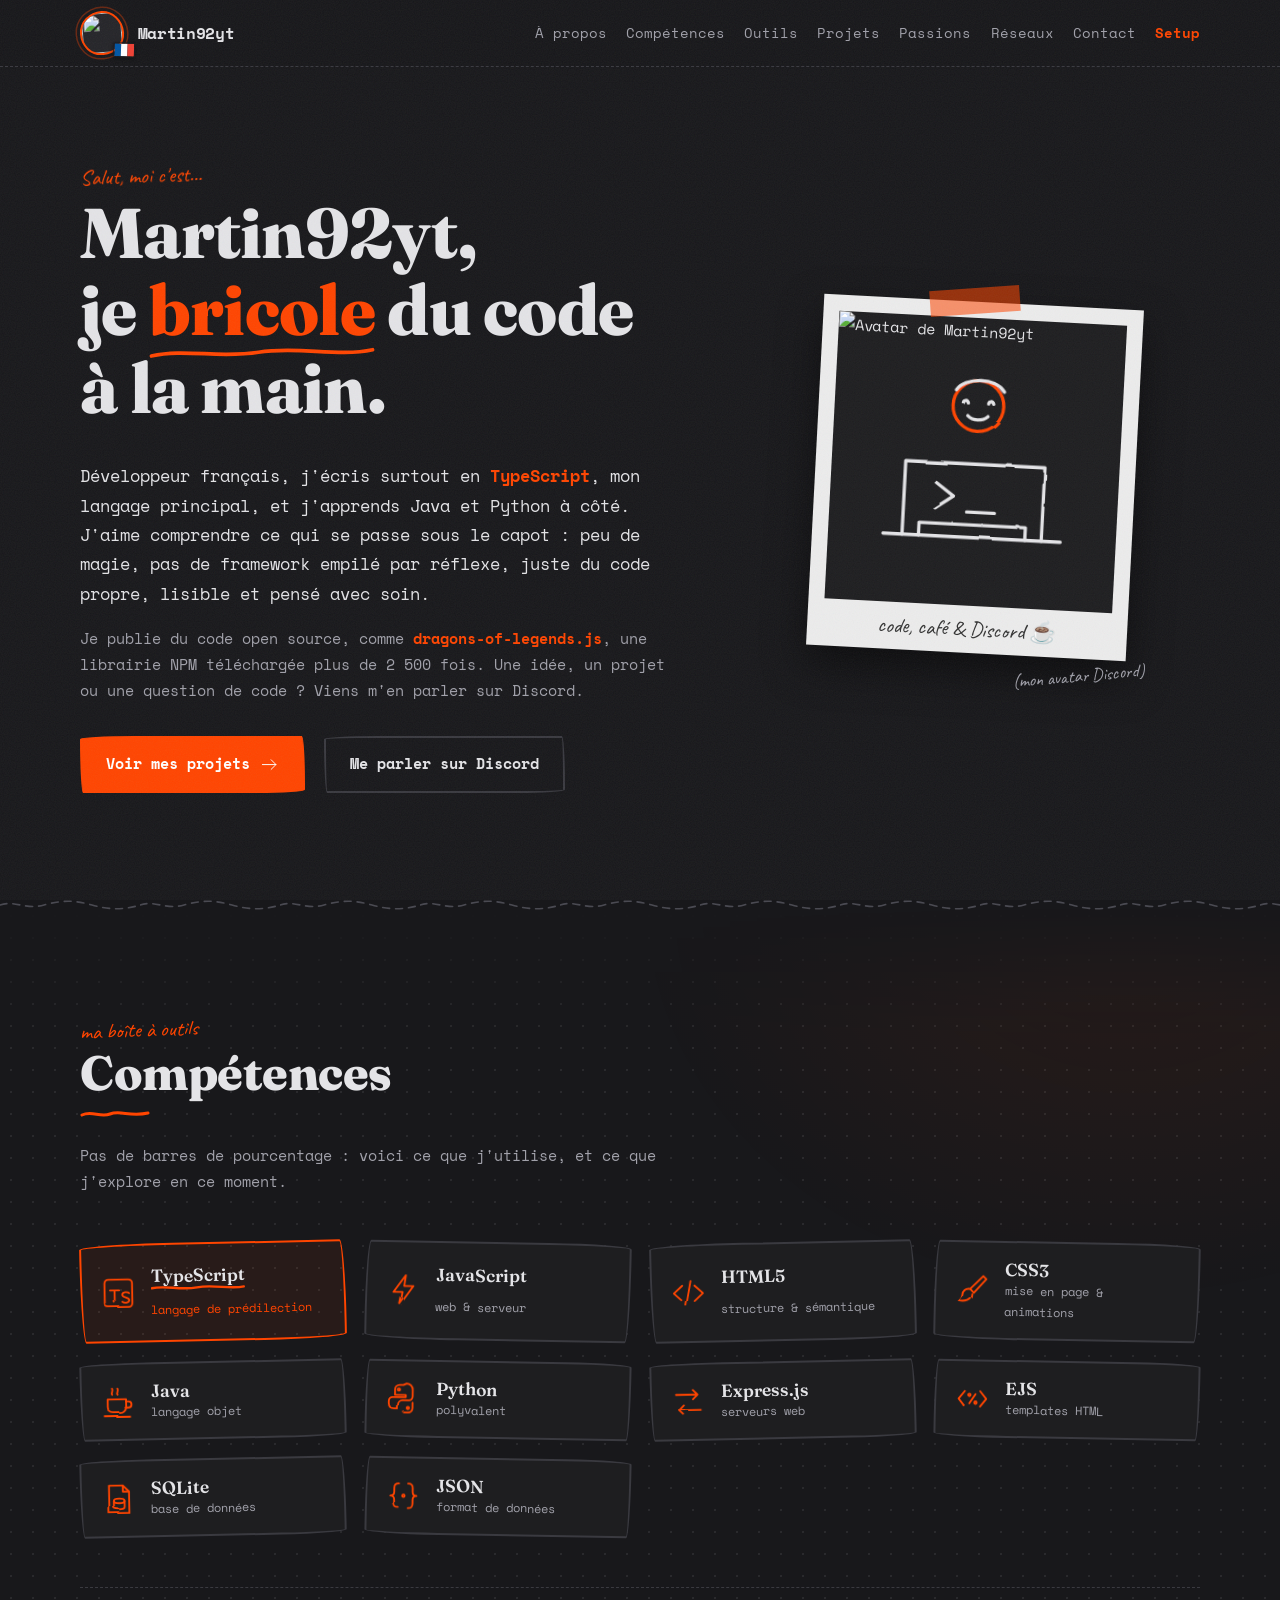
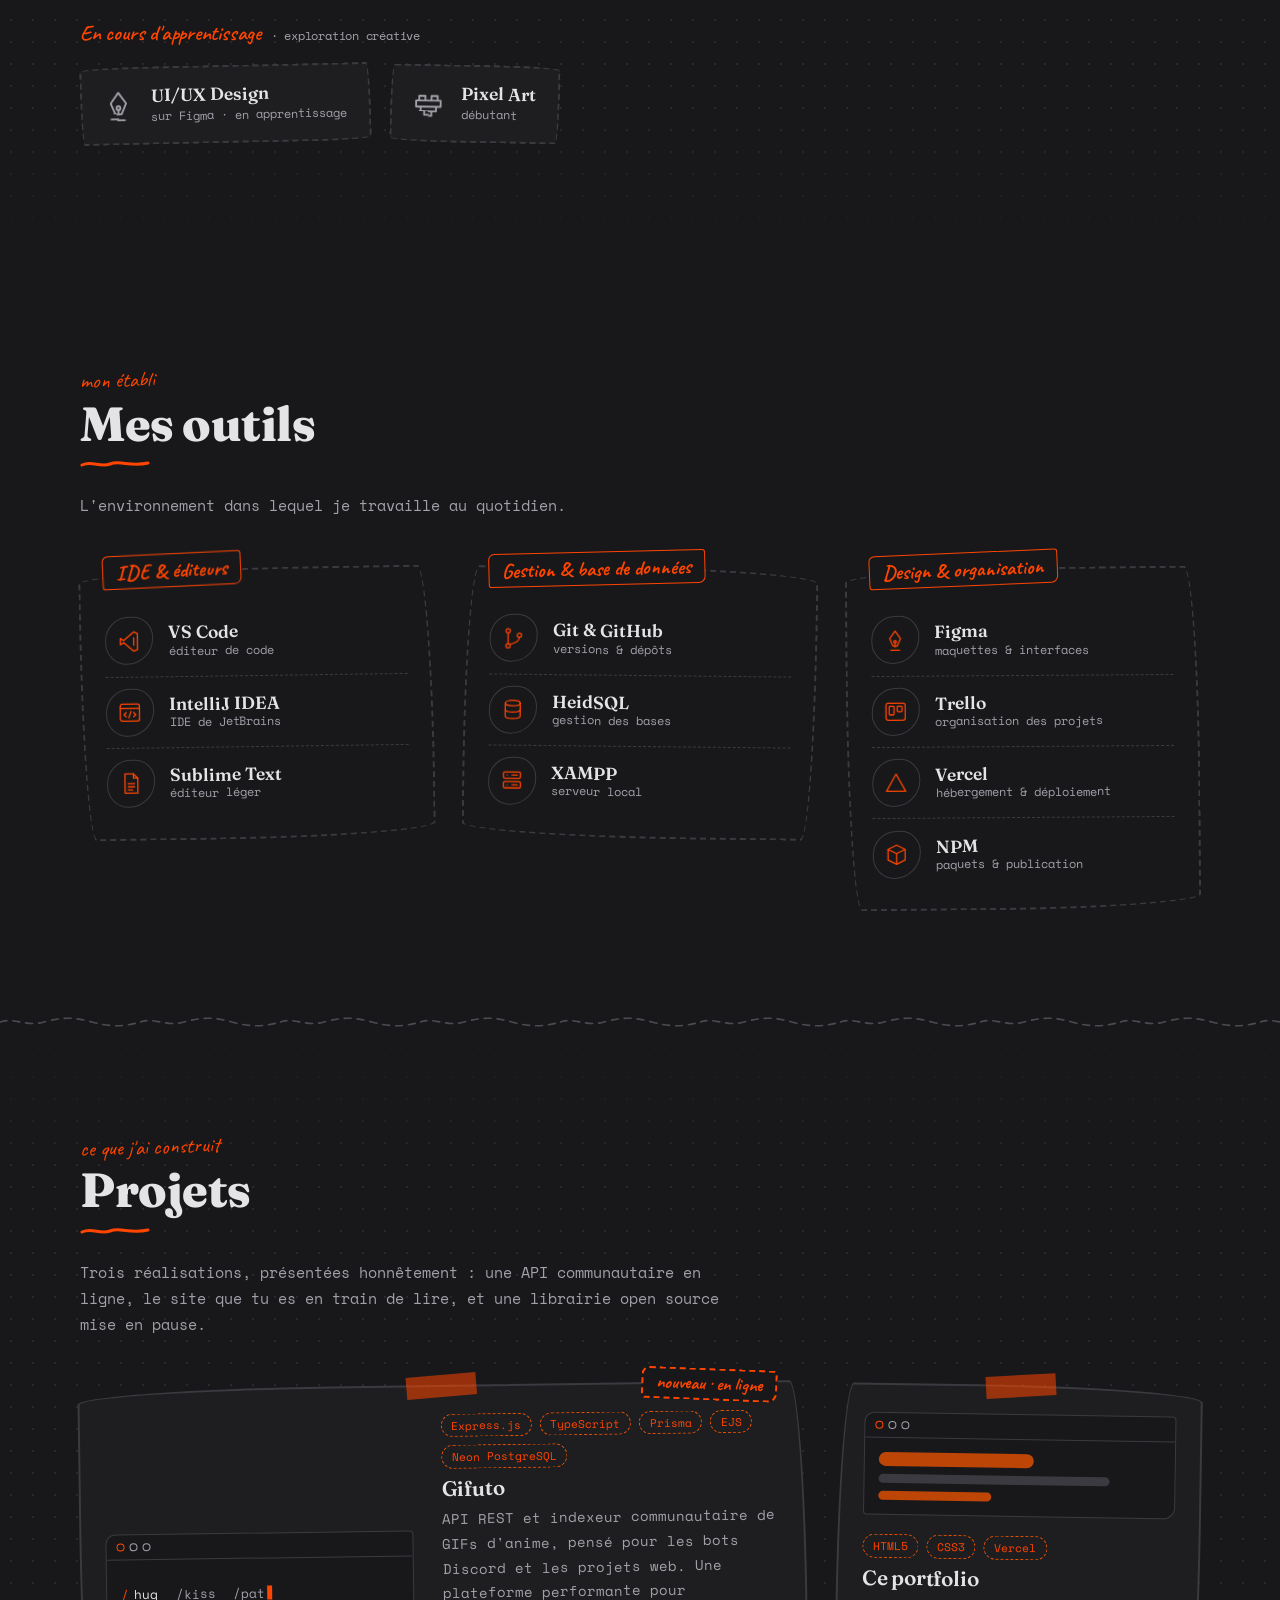
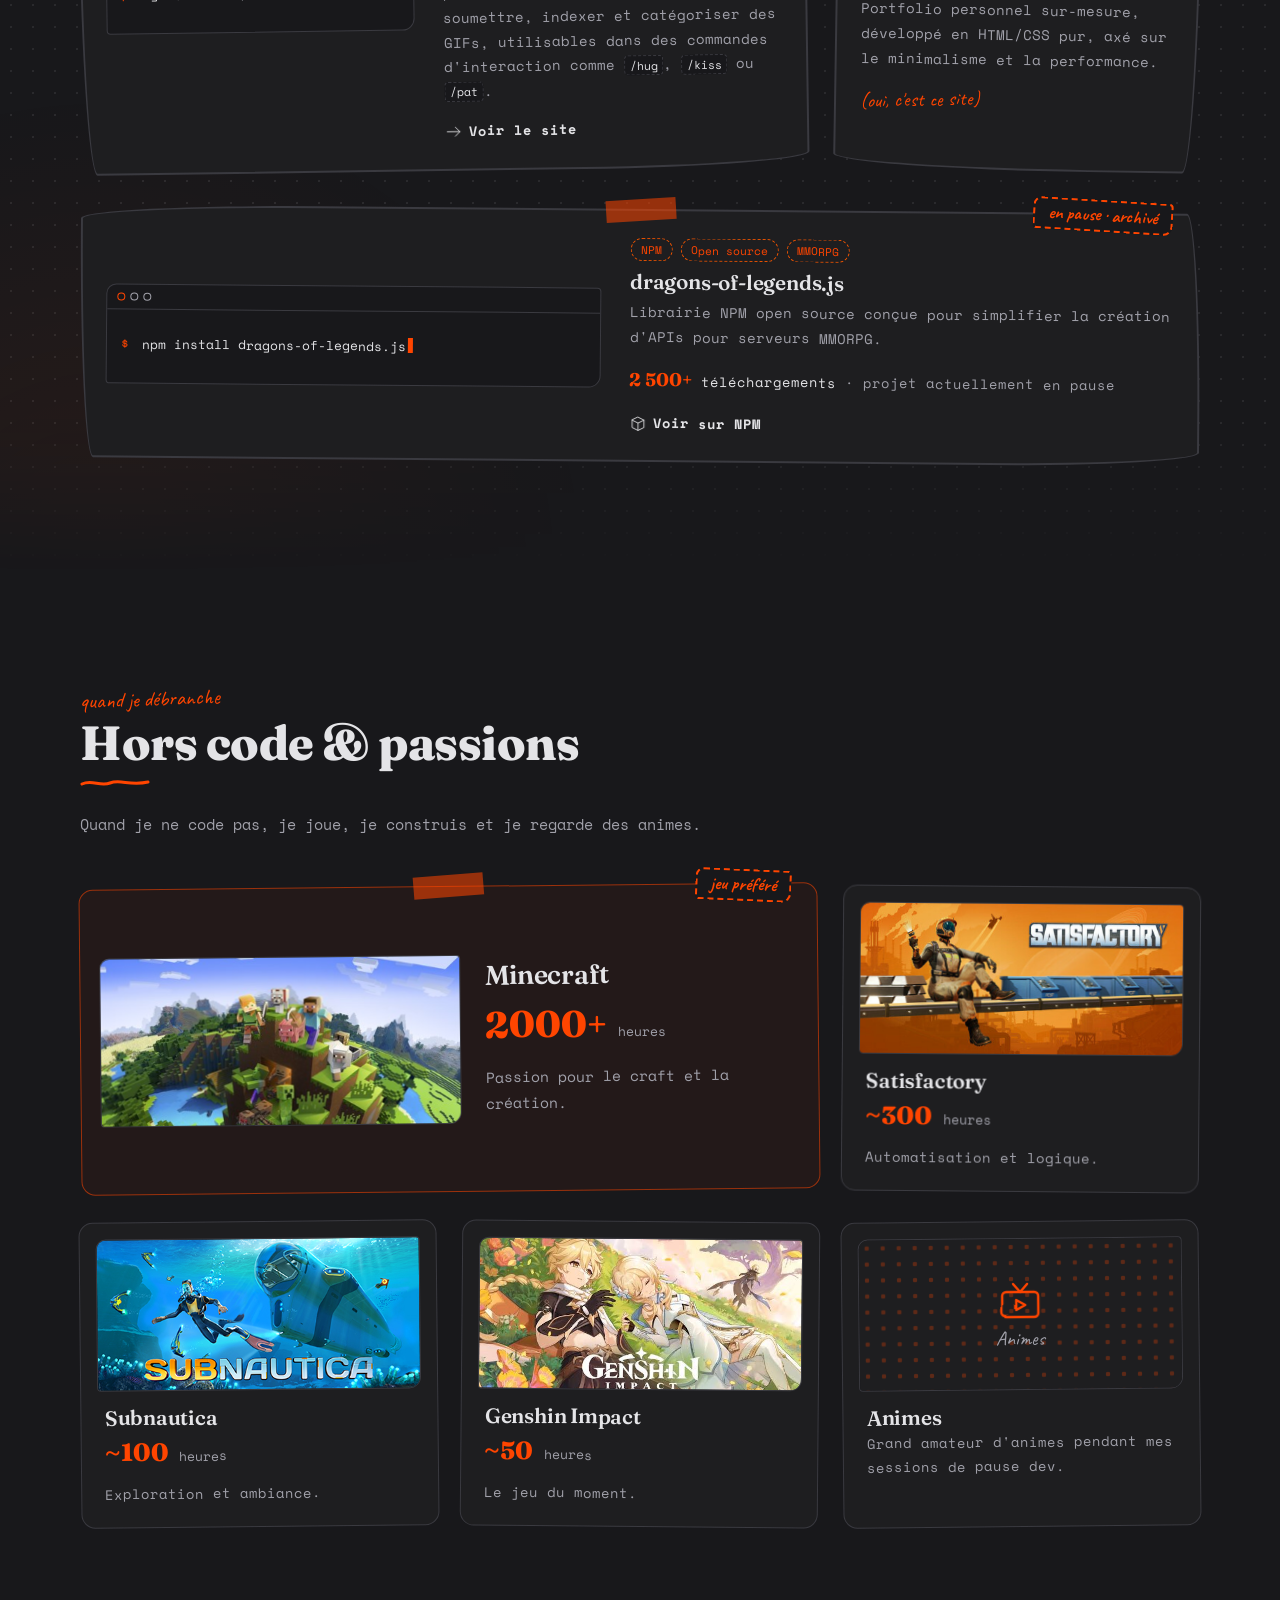
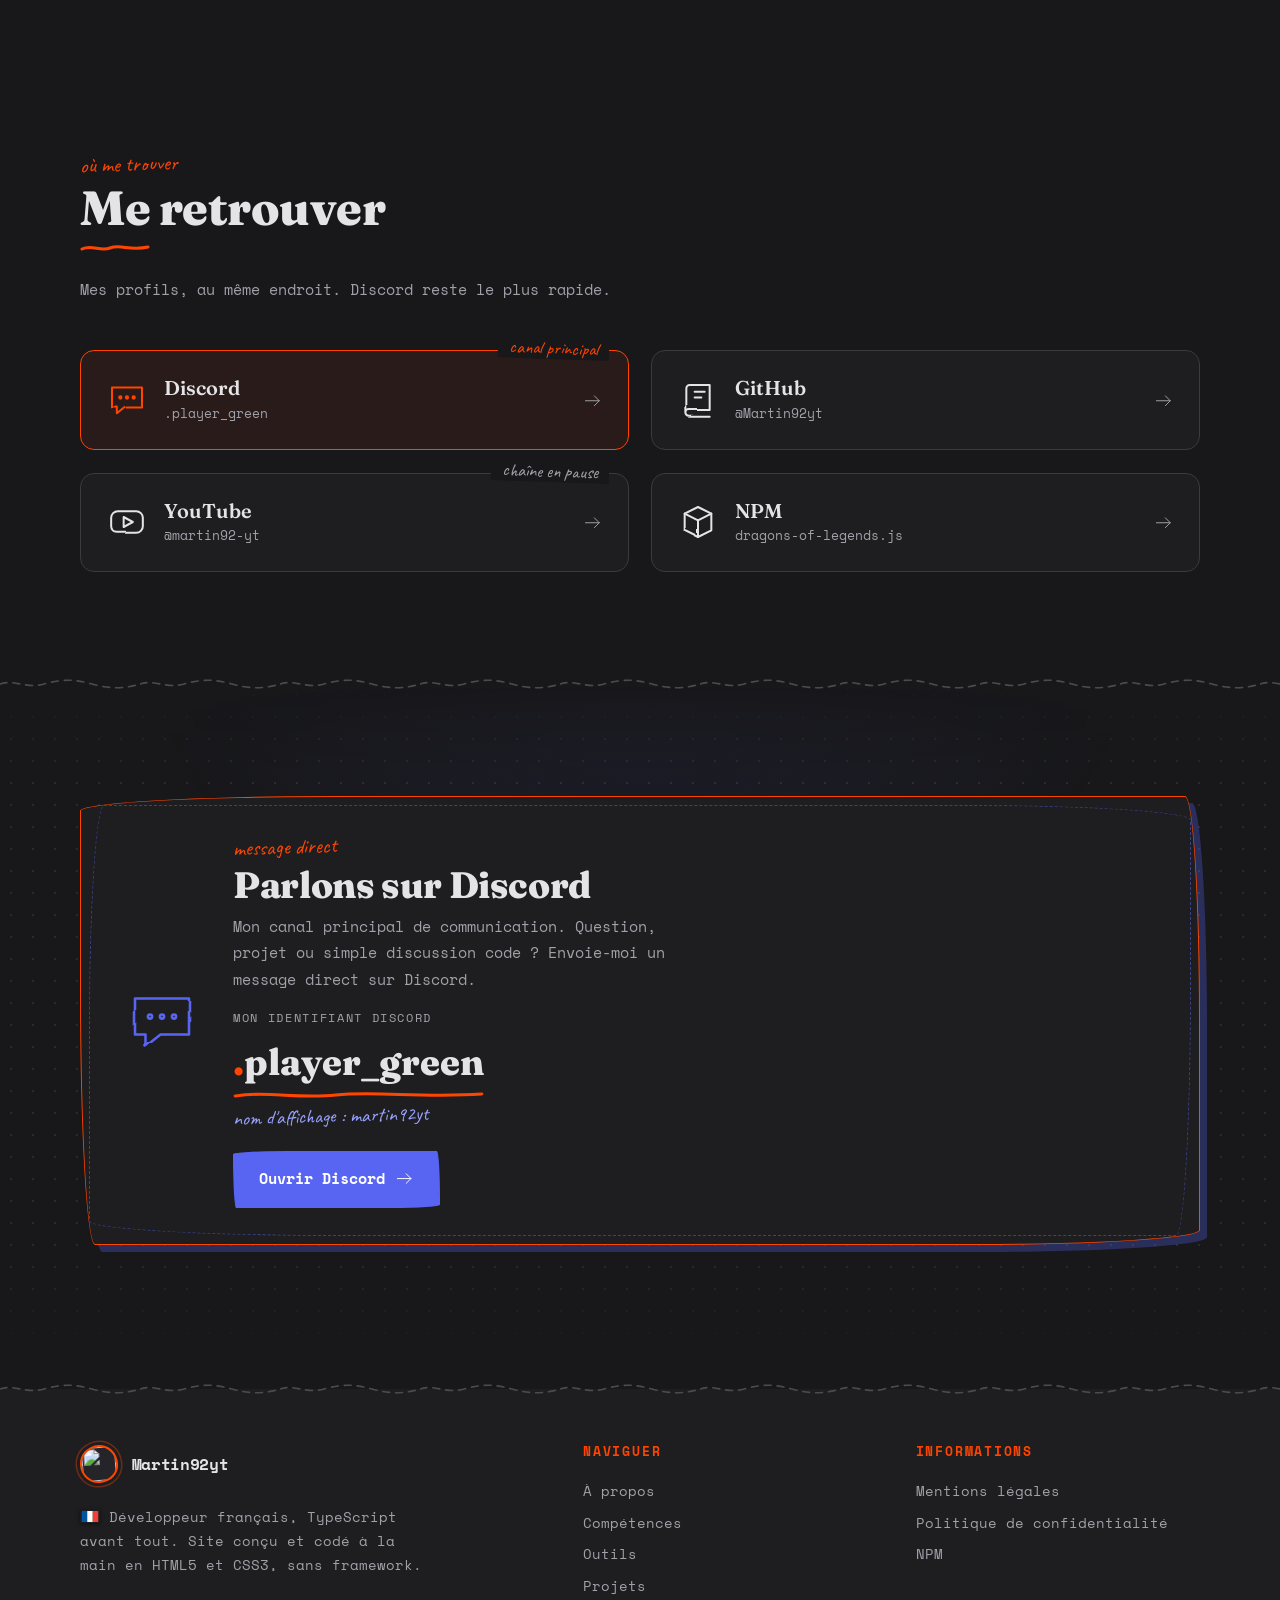
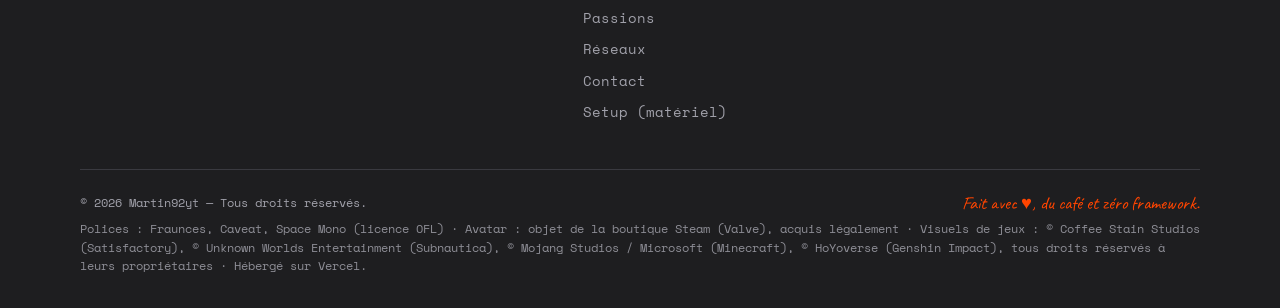
==== commit 32f6f6f9: "new setup.html" ====
--- a/index.html
+++ b/index.html
@@ -19,19 +19,19 @@
   <meta property="og:locale" content="fr_FR">
   <meta property="og:title" content="Martin92yt — Développeur TypeScript">
   <meta property="og:description" content="Développeur français, TypeScript avant tout. Projets open source, compétences, outils, et contact direct sur Discord.">
-  <meta property="og:image" content="images/avatar.gif">
+  <meta property="og:image" content="images/avatar.jpg">
   <meta property="og:image:width" content="512">
   <meta property="og:image:height" content="512">
   <meta property="og:image:alt" content="Avatar de Martin92yt">
   <meta name="twitter:card" content="summary">
   <meta name="twitter:title" content="Martin92yt — Développeur TypeScript">
   <meta name="twitter:description" content="Développeur français, TypeScript avant tout. Projets open source, compétences, outils, et contact direct sur Discord.">
-  <meta name="twitter:image" content="images/avatar.gif">
+  <meta name="twitter:image" content="images/avatar.jpg">
 
   <!-- Favicon = avatar Discord. Pour plus de fiabilité, télécharge l'image, enregistre-la
        sous favicon.png dans le dossier du site et remplace les deux href ci-dessous par "favicon.png". -->
-  <link rel="icon" type="image/jpeg" href="images/avatar.gif">
-  <link rel="apple-touch-icon" href="images/avatar.gif">
+  <link rel="icon" type="image/jpeg" href="images/avatar.jpg">
+  <link rel="apple-touch-icon" href="images/avatar.jpg">
 
   <!-- Polices (facultatif : le site reste lisible sans, avec les polices de secours) -->
 
@@ -104,7 +104,7 @@
     <a class="brand" href="#top" aria-label="Martin92yt — accueil" title="Martin92yt · Français">
       <span class="brand-avatar">
         <img
-          src="images/avatar.gif"
+          src="images/avatar.jpg"
           alt=""
           width="44" height="44"
           decoding="async"
@@ -176,7 +176,7 @@
               <path d="M82 34c6-10 30-12 38 0" />
             </svg>
             <img
-              src="images/avatar.gif"
+              src="images/avatar.jpg"
               alt="Avatar de Martin92yt"
               width="512" height="512"
               fetchpriority="high"
@@ -482,7 +482,7 @@
       <a class="brand brand-sm" href="#top" aria-label="Martin92yt — haut de page">
         <span class="brand-avatar">
           <img
-            src="images/avatar.gif"
+            src="images/avatar.jpg"
             alt=""
             width="38" height="38"
             loading="lazy"
@@ -620,17 +620,20 @@
      Tu peux supprimer ce bloc si tu veux un site sans aucun JavaScript : le contenu restera visible, sans l'effet. -->
 <script>
 (function () {
-  if (window.CSS && CSS.supports && CSS.supports('animation-timeline: view()')) return;
   if (!('IntersectionObserver' in window)) return;
   var items = document.querySelectorAll('.reveal');
   if (!items.length) return;
-  document.documentElement.classList.add('io');
-  var io = new IntersectionObserver(function (entries) {
-    entries.forEach(function (e) {
-      if (e.isIntersecting) { e.target.classList.add('in'); io.unobserve(e.target); }
-    });
-  }, { threshold: 0.12, rootMargin: '0px 0px -6% 0px' });
-  items.forEach(function (el) { io.observe(el); });
+  try {
+    var io = new IntersectionObserver(function (entries) {
+      entries.forEach(function (e) {
+        if (e.isIntersecting) { e.target.classList.add('in'); io.unobserve(e.target); }
+      });
+    }, { threshold: 0.1, rootMargin: '0px 0px -6% 0px' });
+    document.documentElement.classList.add('io');
+    items.forEach(function (el) { io.observe(el); });
+  } catch (err) {
+    document.documentElement.classList.remove('io');
+  }
 })();
 </script>
 
--- a/style.css
+++ b/style.css
@@ -738,34 +738,23 @@
    les inclinaisons et les effets de survol des éléments. */
 @keyframes rise { from { opacity: 0; translate: 0 36px; } to { opacity: 1; translate: 0 0; } }
 
-/* Décalage de la cascade entre éléments voisins.
-   --d  : décalage de la plage de défilement (navigateurs récents)
-   --dt : délai de transition (filet de sécurité JS) */
-:is(.chip, .drawer, .social, .card, .hobby, .rig):nth-child(6n+2) { --d: 4%;  --dt: .07s; }
-:is(.chip, .drawer, .social, .card, .hobby, .rig):nth-child(6n+3) { --d: 8%;  --dt: .14s; }
-:is(.chip, .drawer, .social, .card, .hobby, .rig):nth-child(6n+4) { --d: 12%; --dt: .21s; }
-:is(.chip, .drawer, .social, .card, .hobby, .rig):nth-child(6n+5) { --d: 16%; --dt: .28s; }
-:is(.chip, .drawer, .social, .card, .hobby, .rig):nth-child(6n+6) { --d: 20%; --dt: .35s; }
-
-/* Apparition au défilement, CSS pur.
-   La plage "cover" est mesurée sur toute la traversée de l'écran (et non sur la hauteur
-   de l'élément) : l'effet reste fluide et visible, même sur de petites cartes. */
-@supports (animation-timeline: view()) {
-  .reveal {
-    animation: rise linear both;
-    animation-timeline: view();
-    animation-range: cover calc(2% + var(--d, 0%)) cover calc(24% + var(--d, 0%));
-  }
-}
-
-/* Filet de sécurité (script facultatif de index.html) pour les navigateurs sans cette fonction */
-@supports not (animation-timeline: view()) {
-  .io .reveal {
-    opacity: 0; translate: 0 36px;
-    transition: opacity .8s var(--ease) var(--dt, 0s), translate .8s var(--ease) var(--dt, 0s), transform .4s var(--ease), border-color .3s, background .3s, box-shadow .4s;
-  }
-  .io .reveal.in { opacity: 1; translate: 0 0; }
-}
+/* Décalage de la cascade entre éléments voisins (délai de transition, en secondes). */
+:is(.chip, .drawer, .social, .card, .hobby, .part, .monitor, .gadget):nth-child(6n+2) { --dt: .07s; }
+:is(.chip, .drawer, .social, .card, .hobby, .part, .monitor, .gadget):nth-child(6n+3) { --dt: .14s; }
+:is(.chip, .drawer, .social, .card, .hobby, .part, .monitor, .gadget):nth-child(6n+4) { --dt: .21s; }
+:is(.chip, .drawer, .social, .card, .hobby, .part, .monitor, .gadget):nth-child(6n+5) { --dt: .28s; }
+:is(.chip, .drawer, .social, .card, .hobby, .part, .monitor, .gadget):nth-child(6n+6) { --dt: .35s; }
+
+/* Apparition au défilement.
+   Le petit script en bas de page ajoute la classe "io" sur <html>, puis la classe "in"
+   sur chaque .reveal quand il entre à l'écran. Sans JavaScript, tout reste visible.
+   On anime "translate" (et non "transform") pour ne pas écraser les inclinaisons
+   ni les effets de survol. */
+.io .reveal {
+  opacity: 0; translate: 0 36px;
+  transition: opacity .8s var(--ease) var(--dt, 0s), translate .8s var(--ease) var(--dt, 0s), transform .4s var(--ease), border-color .3s, background .3s, box-shadow .4s;
+}
+.io .reveal.in { opacity: 1; translate: 0 0; }
 
 /* ---------- 18. Responsive ---------- */
 @media (max-width: 980px) {
@@ -872,65 +861,104 @@
 
 /* ---------- 18 bis. Page Setup (setup.html) ---------- */
 .page-hero { padding-top: clamp(3rem, 8vw, 6rem); padding-bottom: clamp(2rem, 5vw, 3.5rem); }
-.page-hero .wrap > * { animation: rise .9s var(--ease) both; }
-.page-hero .wrap > :nth-child(1) { animation-delay: .25s; }
-.page-hero .wrap > :nth-child(2) { animation-delay: .37s; }
-.page-hero .wrap > :nth-child(3) { animation-delay: .49s; }
+.page-hero .hero-grid { align-items: center; }
 .page-hero + .section { padding-top: clamp(2rem, 5vw, 3.5rem); }
-.page-hero .lead { max-width: 560px; color: var(--muted); margin-top: 1.6rem; }
-
-/* Machines (PC fixes et portables) : une fiche = un <article class="rig"> */
-.rigs {
-  display: grid; grid-template-columns: repeat(auto-fit, minmax(min(100%, 420px), 1fr));
-  gap: 3rem 1.8rem; align-items: start;
-}
-.rig {
-  position: relative;
+.page-hero .lead { max-width: 520px; color: var(--muted); }
+.glance { margin: 1.6rem 0 0; }
+.glance span { font-size: .78rem; padding: .15rem .85rem; }
+
+/* Dessin du bureau (hero) */
+.scene {
+  width: 100%; height: auto; color: var(--muted);
+  fill: none; stroke: currentColor; stroke-width: 2.4; stroke-linecap: round; stroke-linejoin: round;
+  filter: url(#rough);
+  transform: rotate(1.2deg);
+  animation: rise .9s .5s var(--ease) both;
+}
+.scene .acc { stroke: var(--accent); }
+.scene .fl { fill: var(--bg); }
+.scene text { font-family: var(--font-hand); font-size: 26px; fill: var(--accent); stroke: none; }
+
+/* Le PC : une tuile par composant */
+.parts { display: grid; grid-template-columns: repeat(3, 1fr); gap: 2.8rem 1.6rem; }
+.part {
+  position: relative;
+  display: flex; flex-direction: column; align-items: flex-start;
   background: var(--bg-2);
   border: 2px solid var(--line);
   border-radius: var(--wobbly);
-  padding: 2rem 1.6rem 1.2rem;
+  padding: 1.8rem 1.5rem 1.4rem;
   transition: transform .4s var(--ease), border-color .3s, box-shadow .4s;
 }
-.rig .tape { width: 70px; height: 22px; margin-left: -35px; top: -12px; }
-.rig .stamp { right: 26px; }
-.rig-wide { grid-column: 1 / -1; }
-.rigs .rig:nth-child(odd)  { transform: rotate(-.7deg); }
-.rigs .rig:nth-child(even) { transform: rotate(.6deg); border-radius: var(--wobbly-2); }
-.rigs .rig:hover {
-  transform: rotate(0) translateY(-6px);
-  border-color: var(--accent);
-  box-shadow: 8px 8px 0 rgba(255, 69, 0, .25);
-}
-.rig-head { display: flex; align-items: center; gap: 1rem; margin-bottom: 1.1rem; }
-.rig-head h3 { margin: 0; font-size: 1.5rem; }
-.rig-ico { width: 58px; height: 58px; }
-.rig-ico .ico { width: 1.9rem; height: 1.9rem; }
-.rig:hover .rig-ico { transform: rotate(-10deg) scale(1.08); border-color: var(--accent); }
-.rig-sub { margin: 0; color: var(--muted); font-size: .78rem; line-height: 1.4; }
-
-/* Lignes de caractéristiques : 1 ligne = 1 <div><dt>…</dt><dd>…</dd></div> */
-.specs { margin: 0; display: grid; grid-template-columns: 1fr; }
-.rig-wide .specs { grid-template-columns: repeat(auto-fit, minmax(min(100%, 300px), 1fr)); column-gap: 2.6rem; }
-.specs > div {
-  display: grid; grid-template-columns: 8.2rem 1fr; gap: .2rem 1rem; align-items: baseline;
-  padding: .65rem 0; border-bottom: 1px dashed var(--line);
-}
-.specs > div:last-child { border-bottom: 0; }
-.specs dt { color: var(--accent); font-size: .7rem; text-transform: uppercase; letter-spacing: .1em; }
-.specs dd { margin: 0; font-family: var(--font-title); font-size: 1.05rem; font-weight: 600; line-height: 1.3; }
-.specs dd small { display: block; margin-top: .1rem; font-family: var(--font-body); font-weight: 400; font-size: .74rem; color: var(--muted); }
-
-/* Accessoires : on réutilise les tiroirs (.drawer) et la liste (.tools) de la page d'accueil */
-.gear .drawer:nth-child(3n+1) { transform: rotate(-.8deg); }
-.gear .drawer:nth-child(3n+2) { transform: rotate(.6deg); border-radius: var(--wobbly-2); }
-.gear .drawer:nth-child(3n+3) { transform: rotate(-.4deg); }
-.gear .drawer:hover { transform: rotate(0) translateY(-5px); }
-
+.part .tape { width: 70px; height: 22px; margin-left: -35px; top: -12px; }
+.part-lead { grid-column: span 2; }
+.part:nth-child(3n+1) { transform: rotate(-.8deg); }
+.part:nth-child(3n+2) { transform: rotate(.7deg); border-radius: var(--wobbly-2); }
+.part:nth-child(3n+3) { transform: rotate(-.4deg); }
+.part:hover { transform: rotate(0) translateY(-6px); border-color: var(--accent); box-shadow: 8px 8px 0 rgba(255, 69, 0, .25); }
+.part .tool-ico { width: 60px; height: 60px; margin-bottom: 1rem; }
+.part .tool-ico .ico { width: 1.9rem; height: 1.9rem; }
+.part:hover .tool-ico { transform: rotate(-10deg) scale(1.08); border-color: var(--accent); }
+.part .k, .gadget .k { display: block; margin: 0 0 .25rem; transform: rotate(-1.5deg); }
+.part b { display: block; font-family: var(--font-title); font-size: 1.35rem; font-weight: 600; line-height: 1.2; margin-bottom: .25rem; }
+.part-lead b { font-size: clamp(1.5rem, 3vw, 1.9rem); font-weight: 800; }
+.part small, .gadget small { display: block; color: var(--muted); font-size: .78rem; line-height: 1.45; }
+
+/* Les écrans : deux vrais écrans, avec leur pied */
+.screens { display: grid; grid-template-columns: repeat(2, 1fr); gap: 3.2rem 2.4rem; align-items: start; }
+.monitor { display: flex; flex-direction: column; align-items: center; transition: transform .4s var(--ease); }
+.monitor:nth-child(odd)  { transform: rotate(-.6deg); }
+.monitor:nth-child(even) { transform: rotate(.5deg); }
+.monitor:hover { transform: rotate(0) translateY(-6px); }
+.screen {
+  position: relative; width: 100%; aspect-ratio: 16 / 9;
+  display: flex; flex-direction: column; overflow: hidden;
+  background: var(--bg-2);
+  border: 3px solid var(--line);
+  border-radius: 14px 8px 16px 8px;
+  transition: border-color .3s, box-shadow .4s;
+}
+.screen::after {   /* reflet sur la vitre */
+  content: ""; position: absolute; inset: 0; pointer-events: none;
+  background: linear-gradient(115deg, transparent 38%, rgba(255, 255, 255, .05) 50%, transparent 62%);
+}
+.screen-body { flex: 1; display: flex; flex-direction: column; align-items: center; justify-content: center; gap: .15rem; text-align: center; padding: .5rem 1rem 1rem; }
+.m-hz { font-family: var(--font-title); font-weight: 800; font-size: clamp(2.4rem, 5.5vw, 3.8rem); line-height: 1; color: var(--accent); }
+.m-name { font-family: var(--font-title); font-size: 1.35rem; font-weight: 600; line-height: 1.2; }
+.m-res { color: var(--muted); font-size: .82rem; }
+.m-neck { width: 18px; height: 34px; background: var(--bg-2); border: 2px solid var(--line); border-top: 0; border-bottom: 0; transition: border-color .3s; }
+.m-foot { width: 34%; height: 10px; background: var(--bg-2); border: 2px solid var(--line); border-radius: 7px 7px 3px 3px; transition: border-color .3s; }
+.m-label { margin: .7rem 0 0; transform: rotate(-2deg); }
+.monitor:hover .screen { border-color: var(--accent); box-shadow: 0 0 0 5px rgba(255, 69, 0, .12), 0 0 44px rgba(255, 69, 0, .14); }
+.monitor:hover .m-neck, .monitor:hover .m-foot { border-color: var(--accent); }
+
+/* Périphériques : une étiquette par objet */
+.gadgets { display: grid; grid-template-columns: repeat(3, 1fr); gap: 2.4rem 1.6rem; }
+.gadget {
+  display: flex; align-items: center; gap: 1.1rem;
+  padding: 1.3rem 1.3rem;
+  border: 2px dashed var(--line);
+  border-radius: var(--wobbly);
+  transition: transform .4s var(--ease), border-color .3s;
+}
+.gadget:nth-child(3n+1) { transform: rotate(-.7deg); }
+.gadget:nth-child(3n+2) { transform: rotate(.5deg); border-radius: var(--wobbly-2); }
+.gadget:nth-child(3n+3) { transform: rotate(-.3deg); }
+.gadget:hover { transform: rotate(0) translateY(-5px); border-color: var(--accent); }
+.gadget .tool-ico { width: 64px; height: 64px; }
+.gadget .tool-ico .ico { width: 2rem; height: 2rem; }
+.gadget:hover .tool-ico { transform: rotate(-10deg) scale(1.08); border-color: var(--accent); }
+.gadget-wide { grid-column: 1 / -1; }
+.gadget b { display: block; font-family: var(--font-title); font-size: 1.2rem; font-weight: 600; line-height: 1.2; }
+
+@media (max-width: 980px) {
+  .parts, .gadgets { grid-template-columns: repeat(2, 1fr); }
+}
 @media (max-width: 640px) {
-  .specs > div { grid-template-columns: 1fr; }
-  .rigs .rig:nth-child(n) { transform: none; }
-  .rig-head h3 { font-size: 1.3rem; }
+  .parts, .gadgets, .screens { grid-template-columns: 1fr; }
+  .part-lead { grid-column: auto; }
+  .part:nth-child(n), .gadget:nth-child(n), .monitor:nth-child(n) { transform: none; }
+  .gadget { padding: 1.1rem; }
 }
 
 /* ---------- 19. Accessibilité : mouvement réduit ---------- */
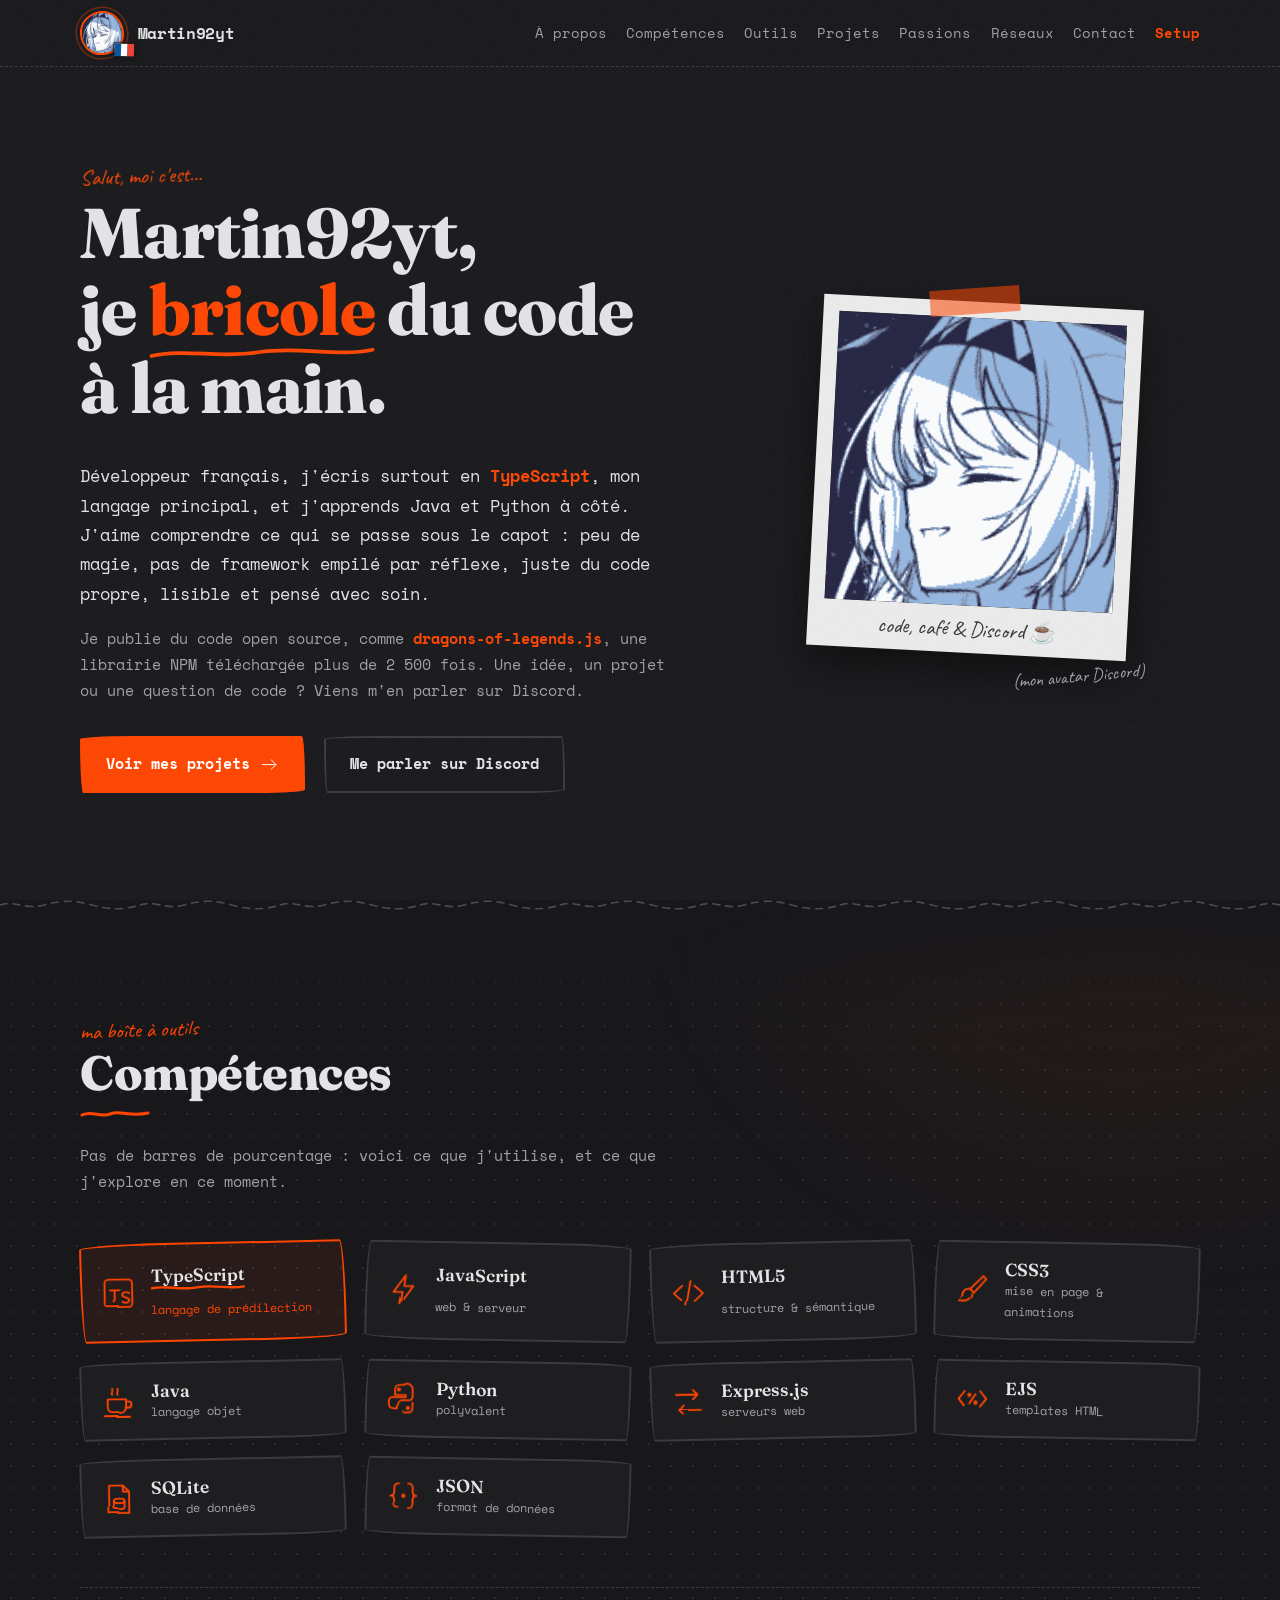
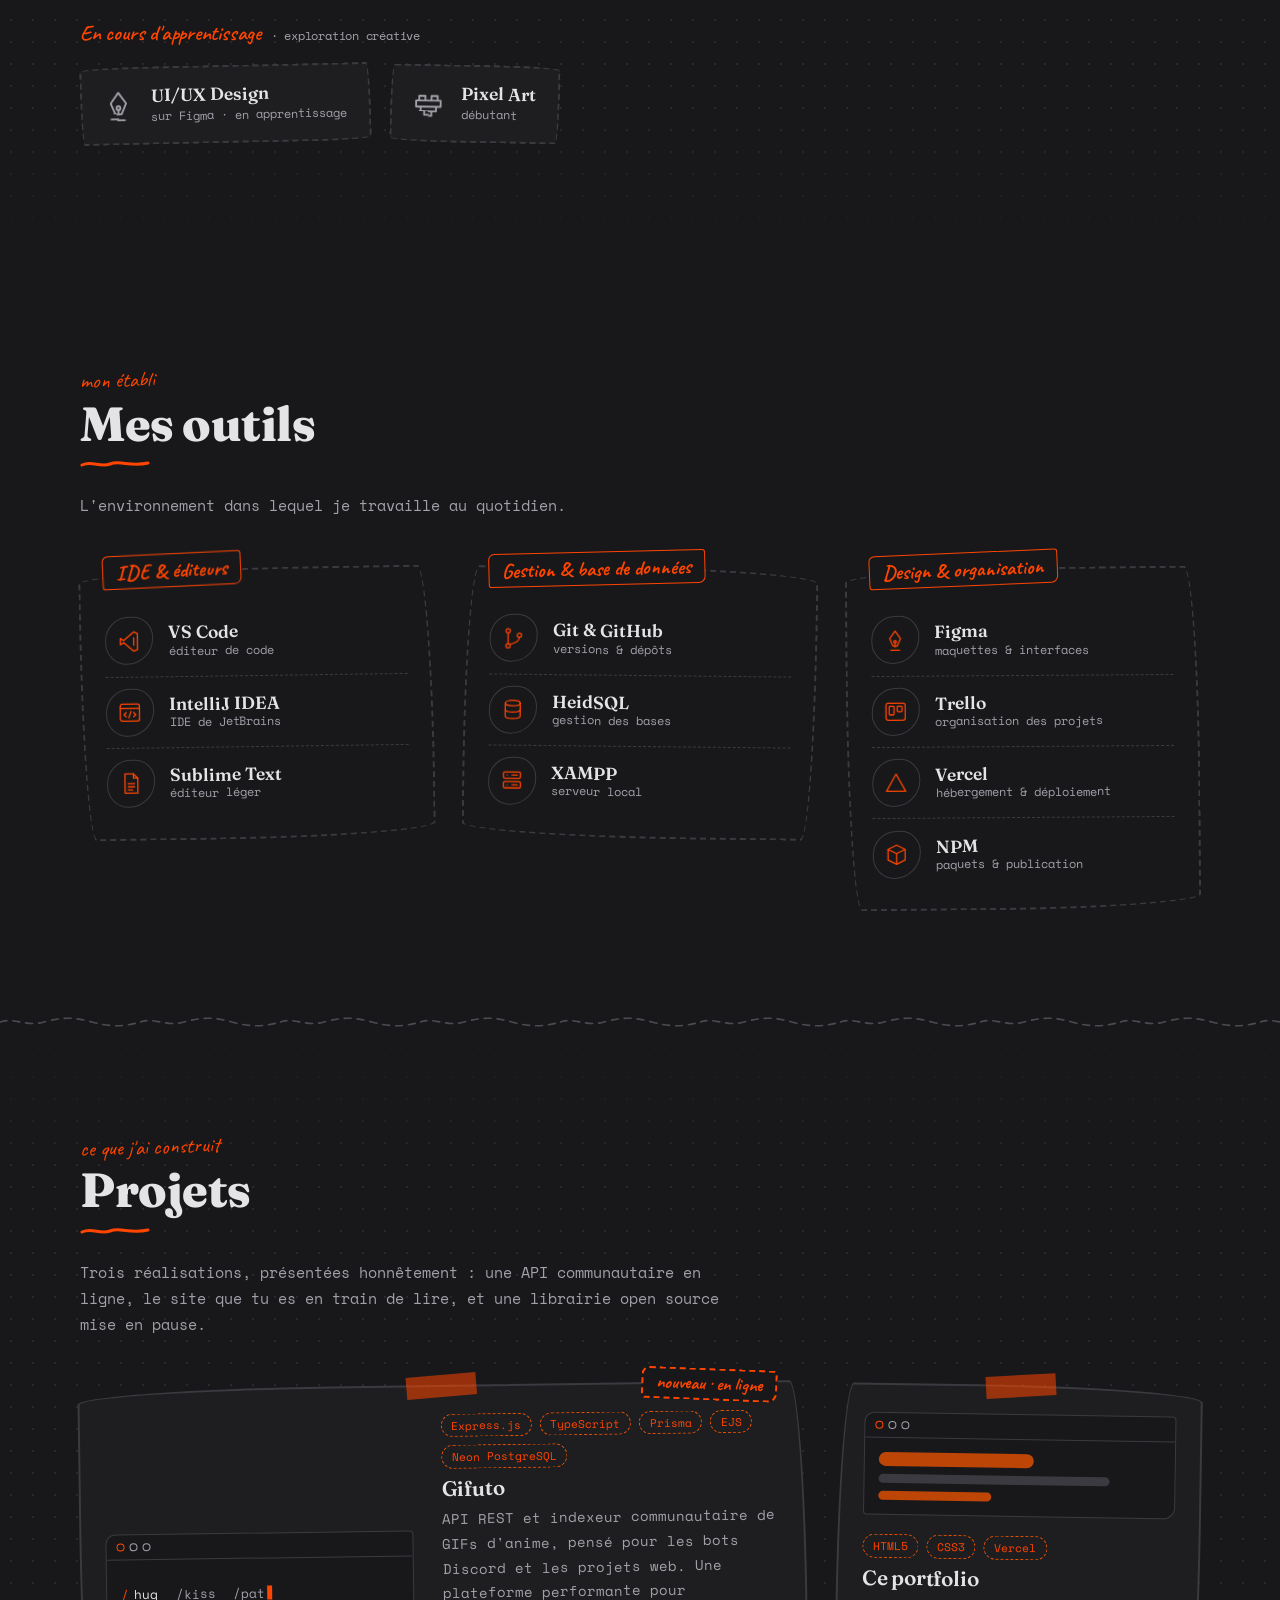
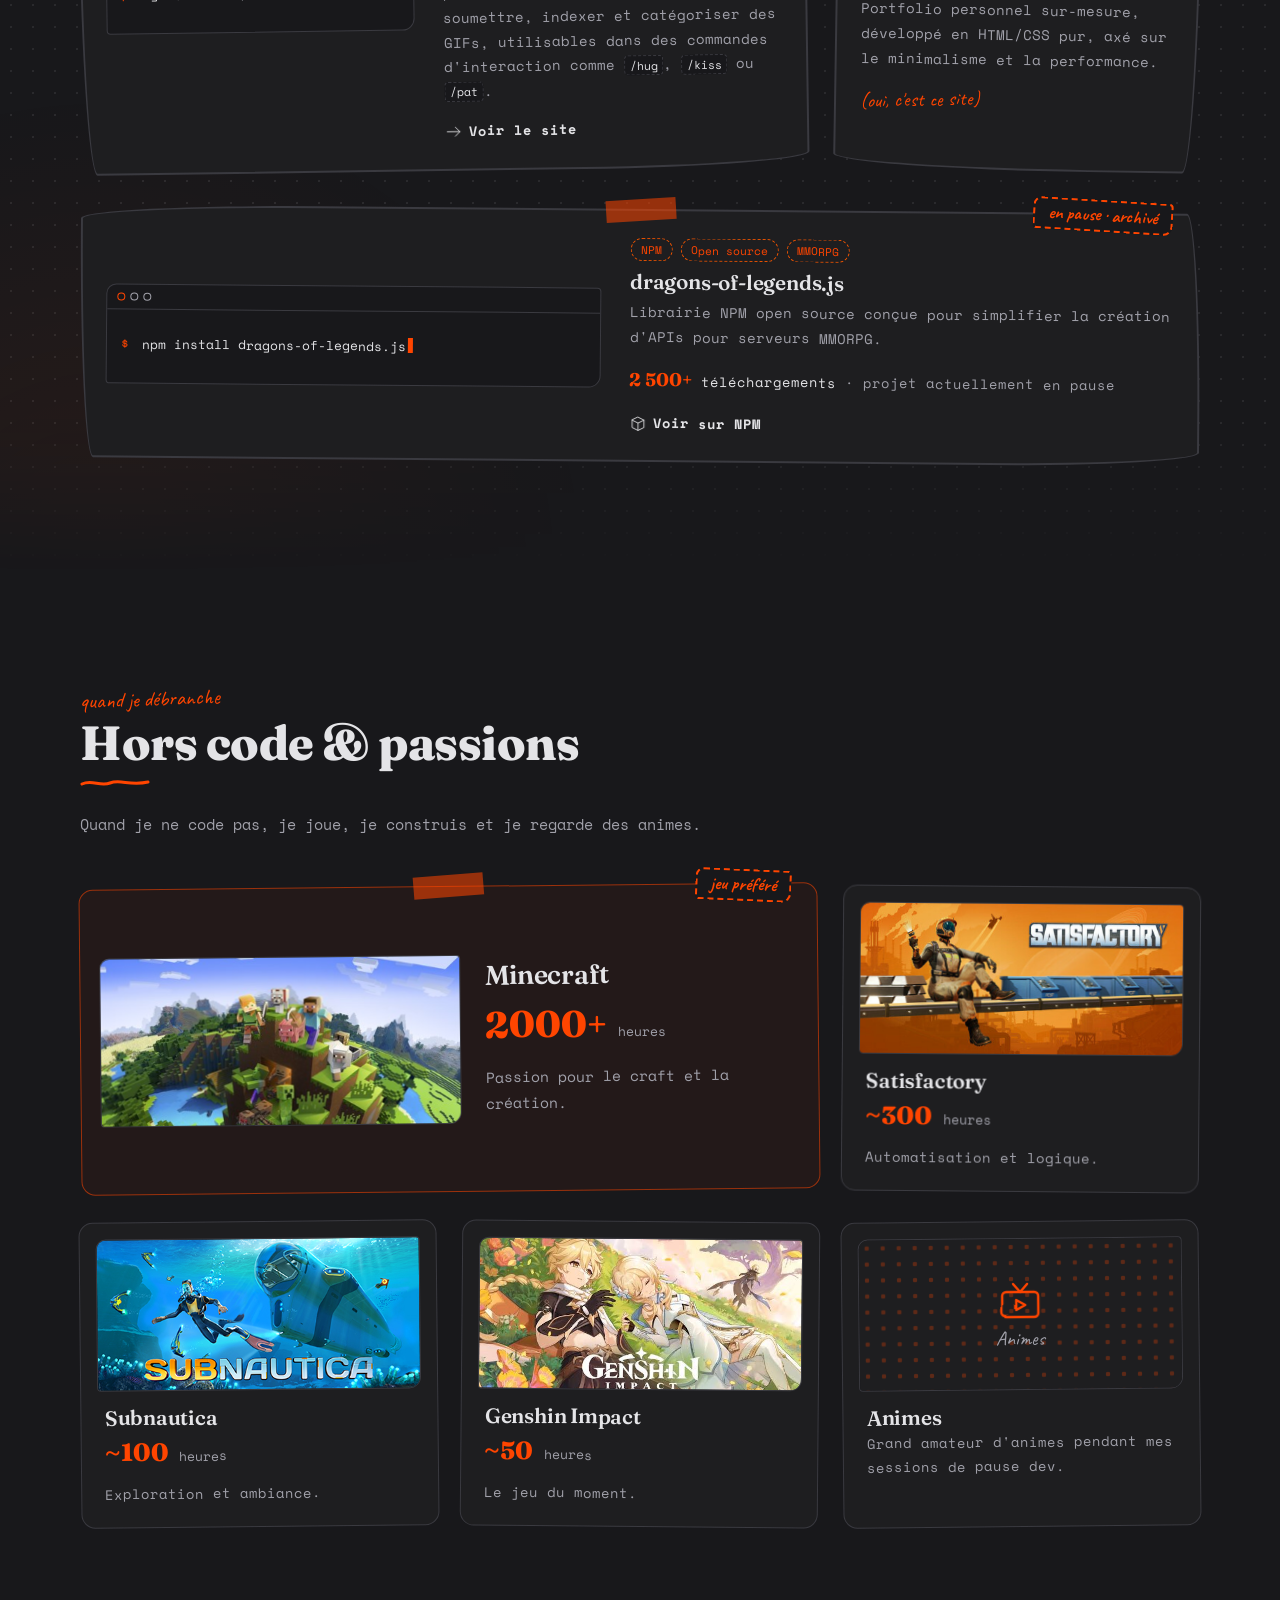
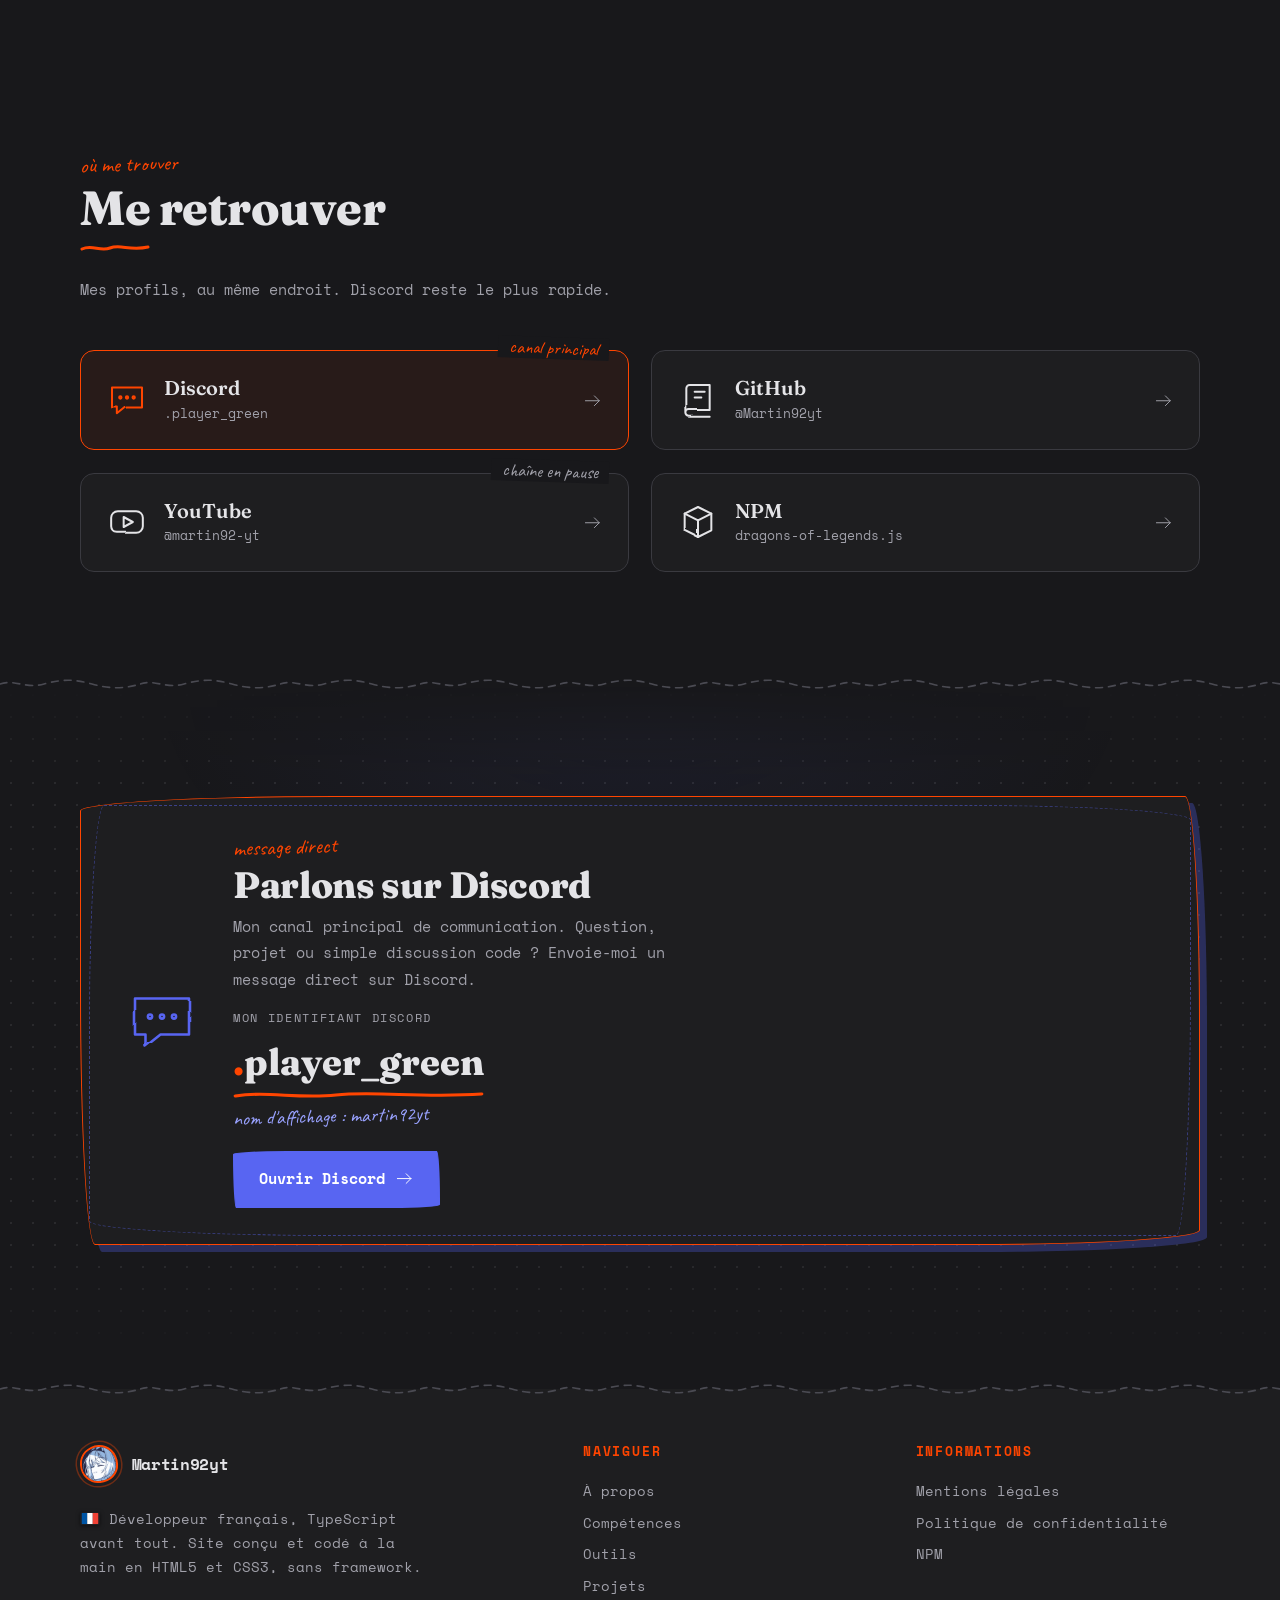
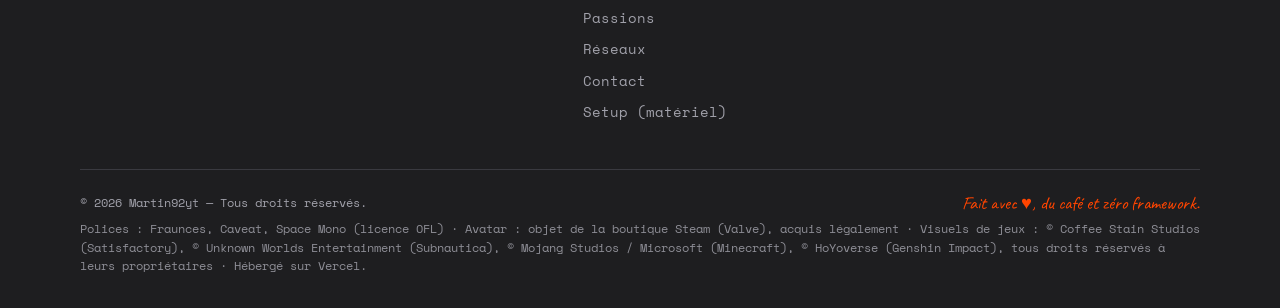
==== commit 37900257: "update photo" ====
--- a/index.html
+++ b/index.html
@@ -19,19 +19,19 @@
   <meta property="og:locale" content="fr_FR">
   <meta property="og:title" content="Martin92yt — Développeur TypeScript">
   <meta property="og:description" content="Développeur français, TypeScript avant tout. Projets open source, compétences, outils, et contact direct sur Discord.">
-  <meta property="og:image" content="images/avatar.jpg">
+  <meta property="og:image" content="images/avatar.gif">
   <meta property="og:image:width" content="512">
   <meta property="og:image:height" content="512">
   <meta property="og:image:alt" content="Avatar de Martin92yt">
   <meta name="twitter:card" content="summary">
   <meta name="twitter:title" content="Martin92yt — Développeur TypeScript">
   <meta name="twitter:description" content="Développeur français, TypeScript avant tout. Projets open source, compétences, outils, et contact direct sur Discord.">
-  <meta name="twitter:image" content="images/avatar.jpg">
+  <meta name="twitter:image" content="images/avatar.gif">
 
   <!-- Favicon = avatar Discord. Pour plus de fiabilité, télécharge l'image, enregistre-la
        sous favicon.png dans le dossier du site et remplace les deux href ci-dessous par "favicon.png". -->
-  <link rel="icon" type="image/jpeg" href="images/avatar.jpg">
-  <link rel="apple-touch-icon" href="images/avatar.jpg">
+  <link rel="icon" type="image/jpeg" href="images/avatar.gif">
+  <link rel="apple-touch-icon" href="images/avatar.gif">
 
   <!-- Polices (facultatif : le site reste lisible sans, avec les polices de secours) -->
 
@@ -104,7 +104,7 @@
     <a class="brand" href="#top" aria-label="Martin92yt — accueil" title="Martin92yt · Français">
       <span class="brand-avatar">
         <img
-          src="images/avatar.jpg"
+          src="images/avatar.gif"
           alt=""
           width="44" height="44"
           decoding="async"
@@ -176,7 +176,7 @@
               <path d="M82 34c6-10 30-12 38 0" />
             </svg>
             <img
-              src="images/avatar.jpg"
+              src="images/avatar.gif"
               alt="Avatar de Martin92yt"
               width="512" height="512"
               fetchpriority="high"
@@ -482,7 +482,7 @@
       <a class="brand brand-sm" href="#top" aria-label="Martin92yt — haut de page">
         <span class="brand-avatar">
           <img
-            src="images/avatar.jpg"
+            src="images/avatar.gif"
             alt=""
             width="38" height="38"
             loading="lazy"
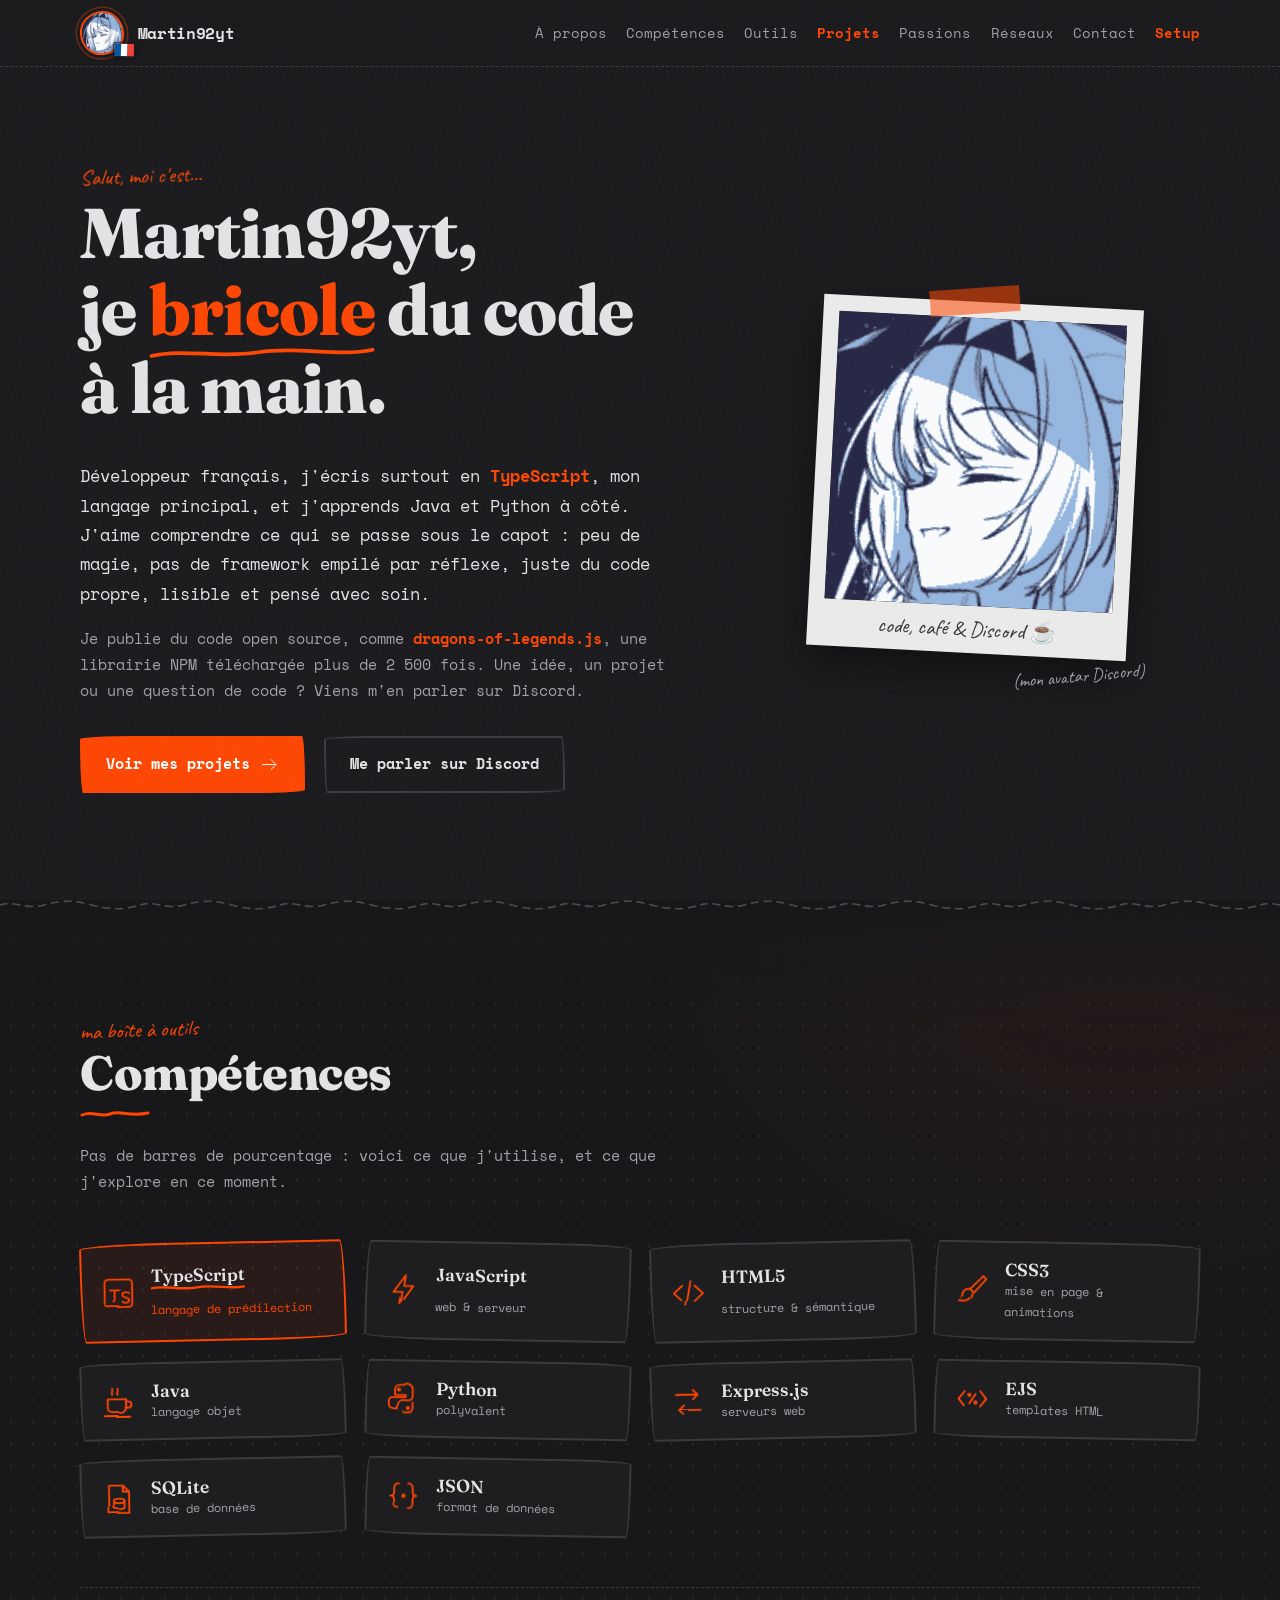
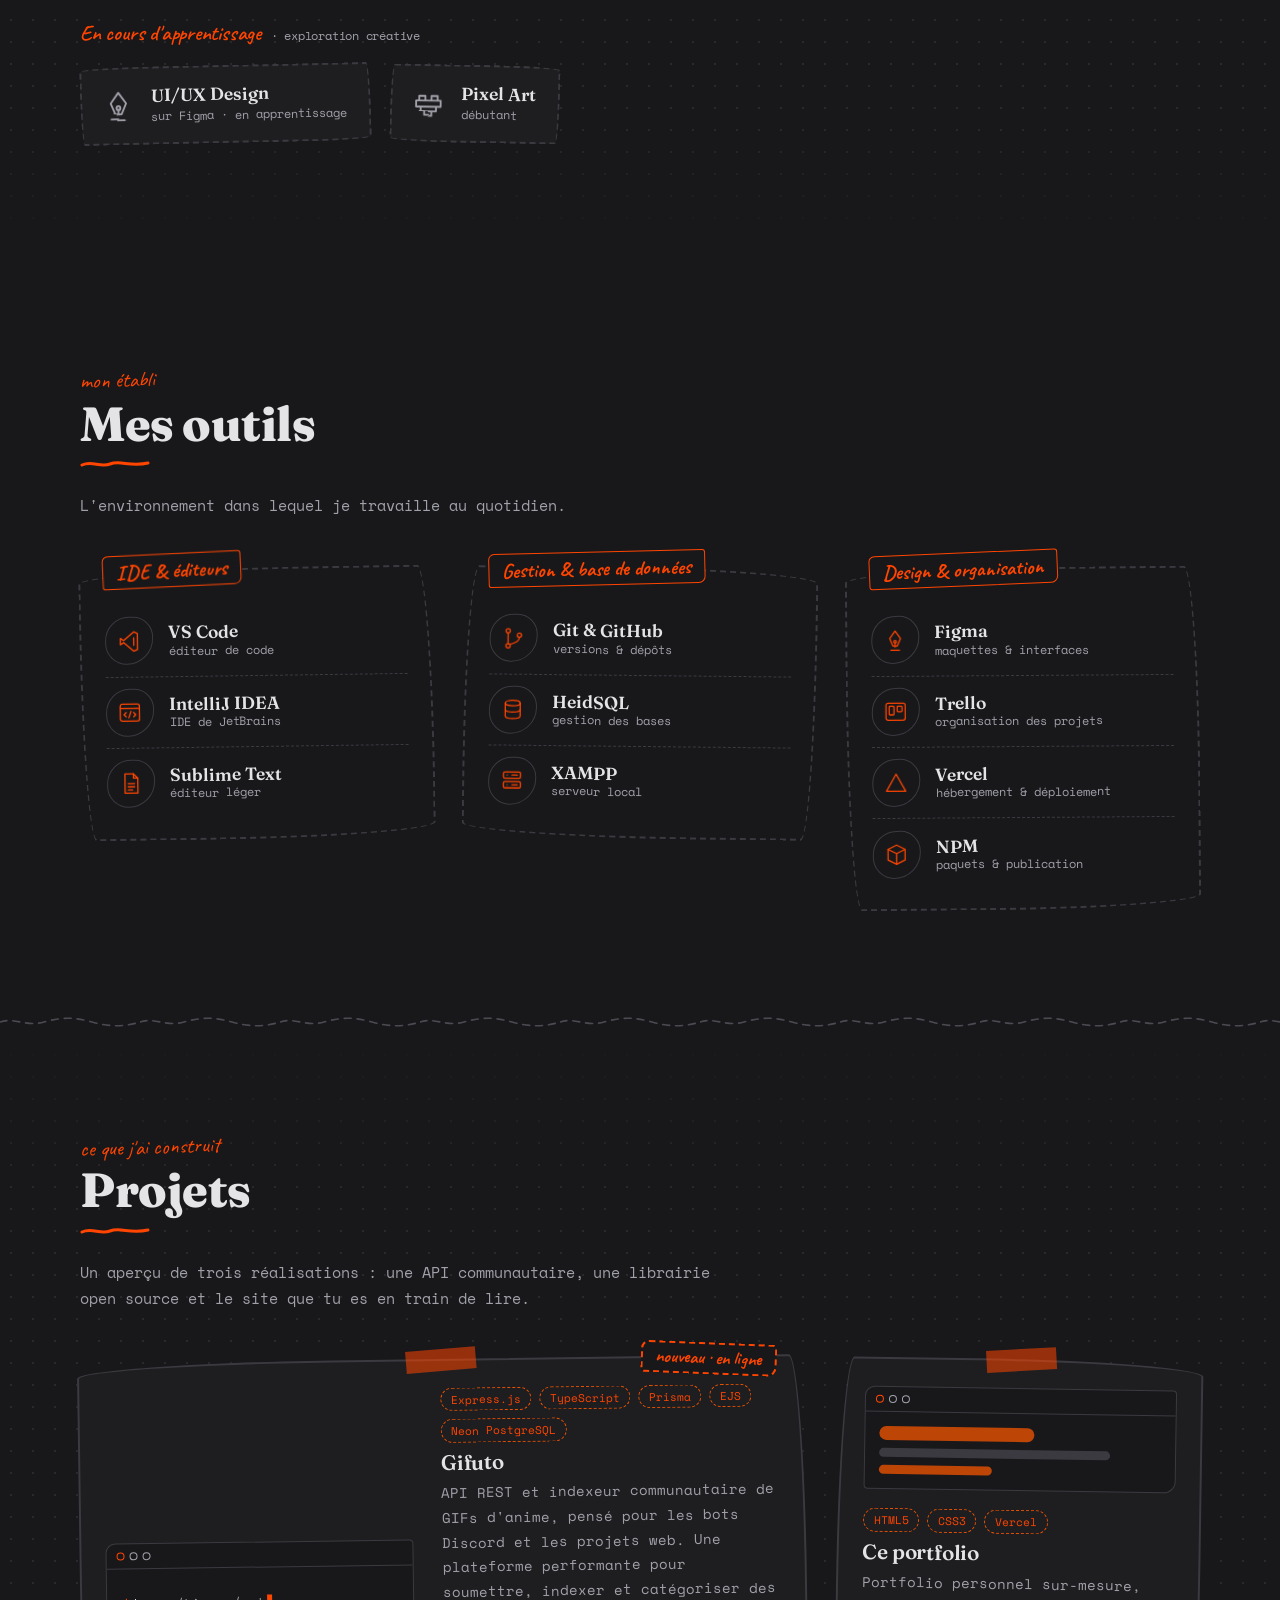
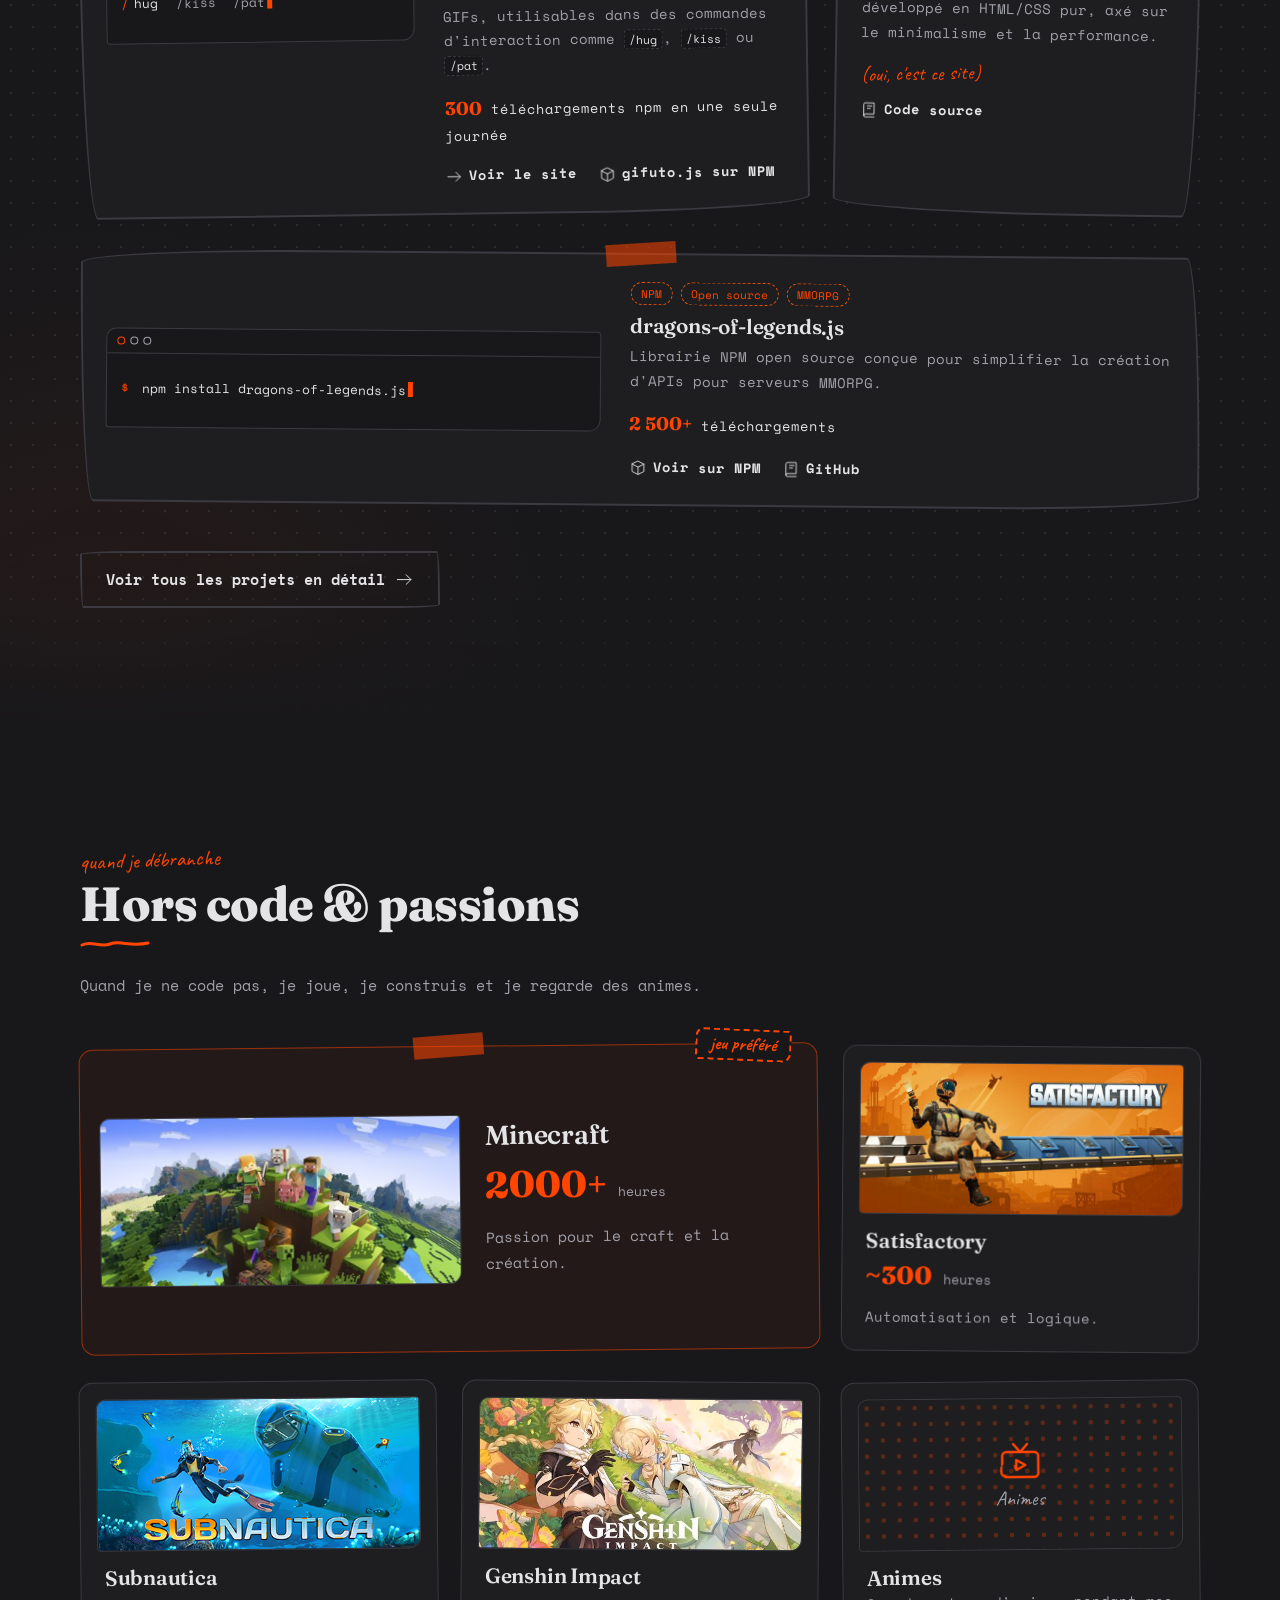
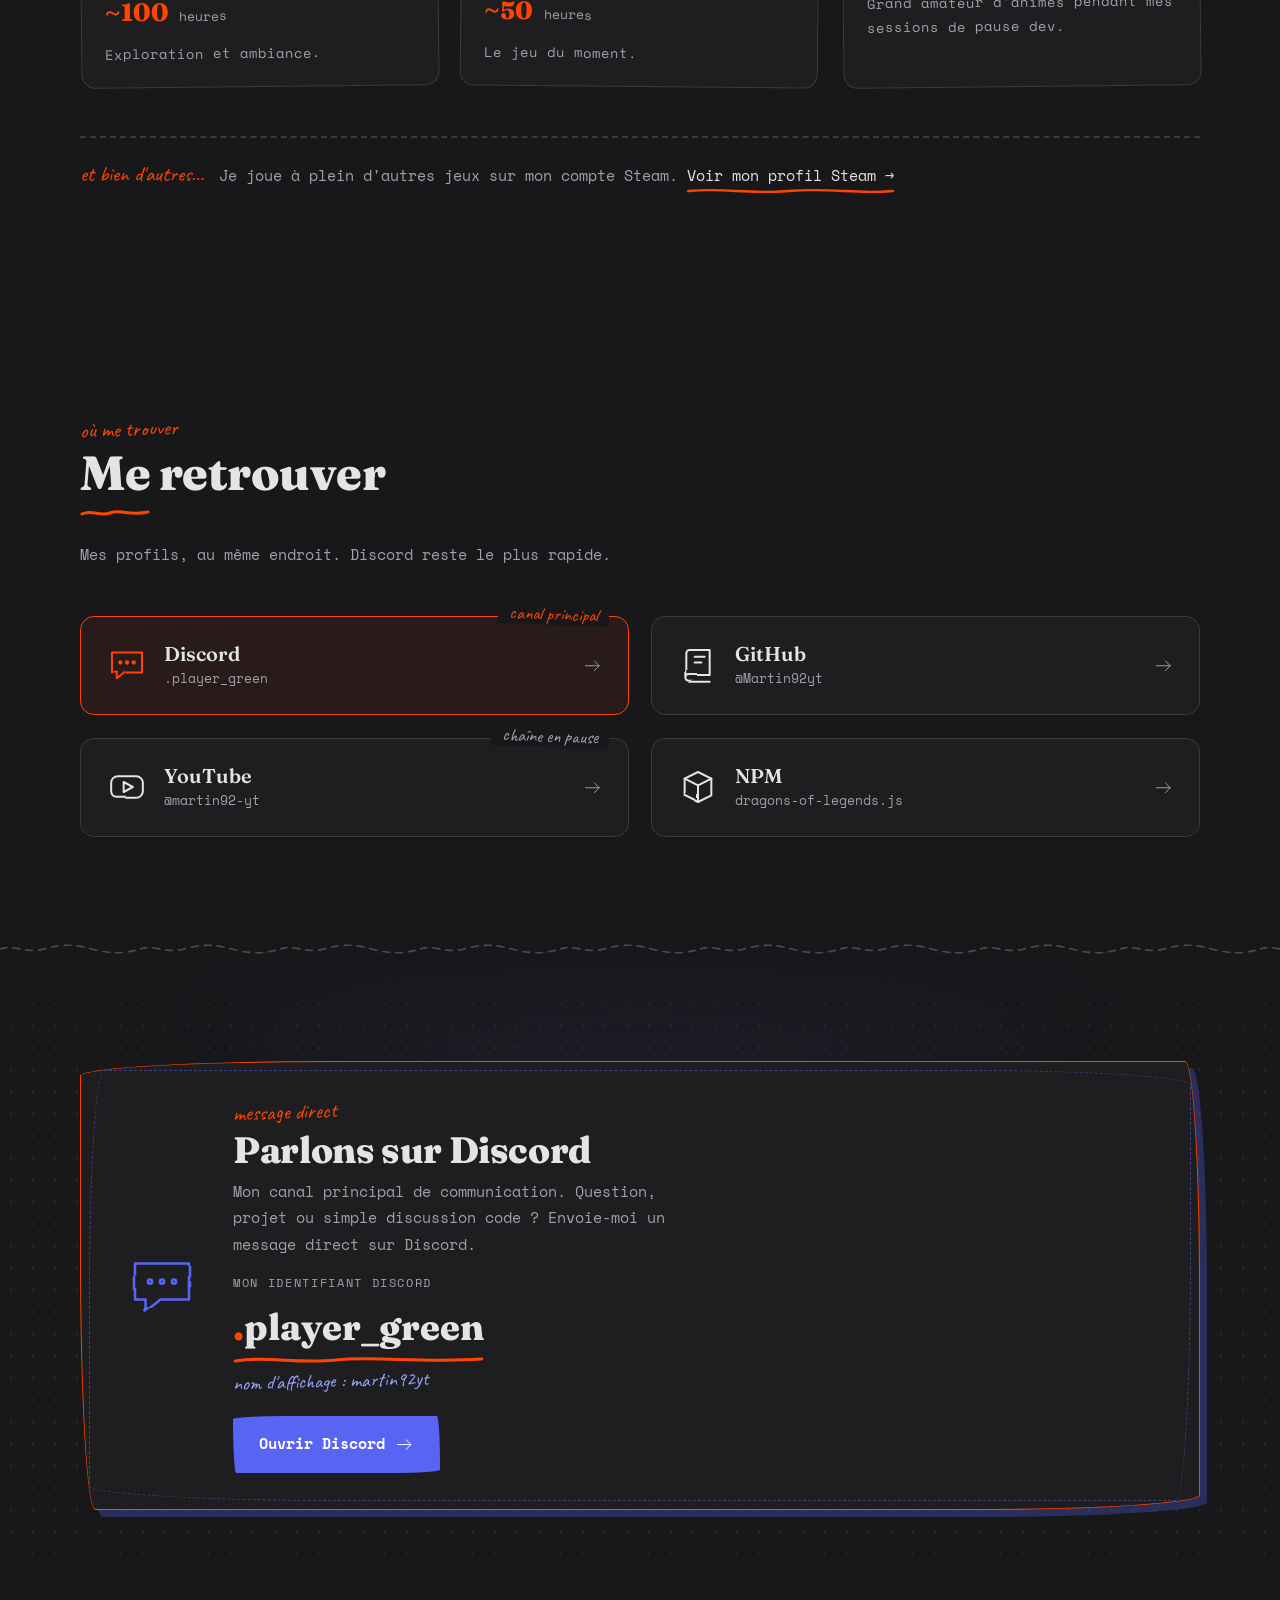
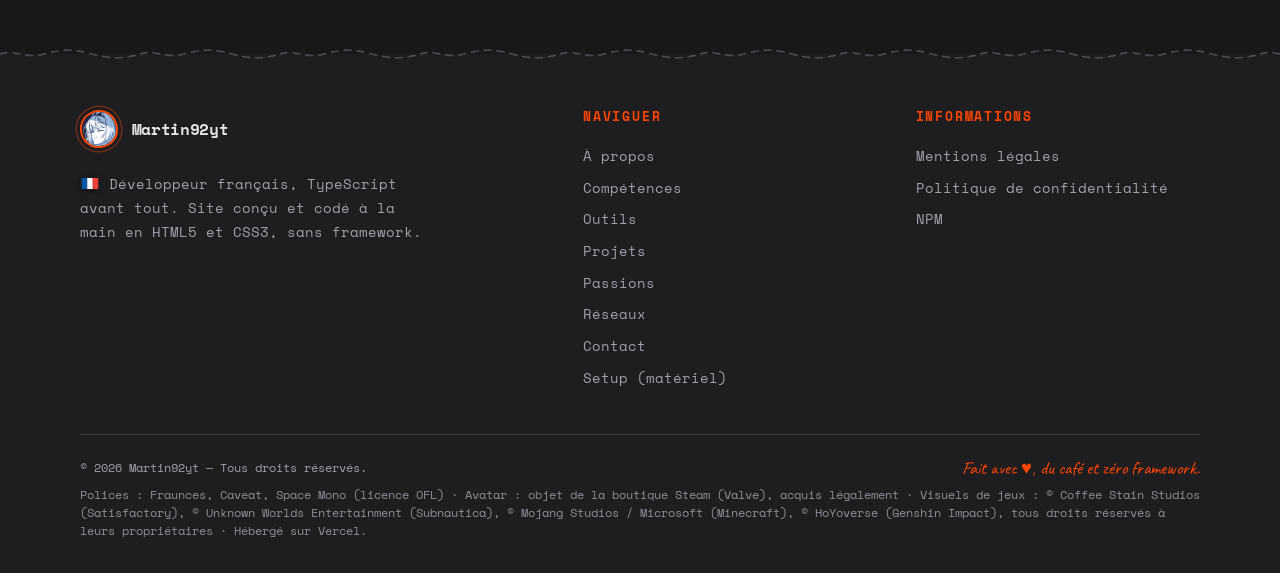
==== commit a7b9e007: "new pages" ====
--- a/index.html
+++ b/index.html
@@ -30,7 +30,7 @@
 
   <!-- Favicon = avatar Discord. Pour plus de fiabilité, télécharge l'image, enregistre-la
        sous favicon.png dans le dossier du site et remplace les deux href ci-dessous par "favicon.png". -->
-  <link rel="icon" type="image/jpeg" href="images/avatar.gif">
+  <link rel="icon" type="image/gif" href="images/avatar.gif">
   <link rel="apple-touch-icon" href="images/avatar.gif">
 
   <!-- Polices (facultatif : le site reste lisible sans, avec les polices de secours) -->
@@ -124,7 +124,7 @@
       <a href="#a-propos">À propos</a>
       <a href="#competences">Compétences</a>
       <a href="#outils">Outils</a>
-      <a href="#projets">Projets</a>
+      <a href="projets.html" class="nav-page">Projets</a>
       <a href="#passions">Passions</a>
       <a href="#reseaux">Réseaux</a>
       <a href="#discord">Contact</a>
@@ -157,7 +157,7 @@
           Viens m'en parler sur Discord.
         </p>
         <div class="hero-cta">
-          <a href="#projets" class="btn btn-primary">Voir mes projets <svg class="ico"><use href="#i-arrow"/></svg></a>
+          <a href="projets.html" class="btn btn-primary">Voir mes projets <svg class="ico"><use href="#i-arrow"/></svg></a>
           <a href="#discord" class="btn btn-ghost">Me parler sur Discord</a>
         </div>
       </div>
@@ -272,7 +272,7 @@
       <header class="section-head reveal">
         <p class="hand kicker">ce que j'ai construit</p>
         <h2>Projets</h2>
-        <p class="section-sub">Trois réalisations, présentées honnêtement : une API communautaire en ligne, le site que tu es en train de lire, et une librairie open source mise en pause.</p>
+        <p class="section-sub">Un aperçu de trois réalisations : une API communautaire, une librairie open source et le site que tu es en train de lire.</p>
       </header>
 
       <div class="projects">
@@ -290,8 +290,10 @@
             <p class="tags"><span>Express.js</span><span>TypeScript</span><span>Prisma</span><span>EJS</span><span>Neon PostgreSQL</span></p>
             <h3>Gifuto</h3>
             <p>API REST et indexeur communautaire de GIFs d'anime, pensé pour les bots Discord et les projets web. Une plateforme performante pour soumettre, indexer et catégoriser des GIFs, utilisables dans des commandes d'interaction comme <code>/hug</code>, <code>/kiss</code> ou <code>/pat</code>.</p>
+            <p class="stat"><strong>300</strong> téléchargements npm en une seule journée</p>
             <div class="card-links">
               <a href="https://gifuto.vercel.app" target="_blank" rel="noopener"><svg class="ico"><use href="#i-arrow"/></svg> Voir le site</a>
+              <a href="https://www.npmjs.com/package/gifuto.js" target="_blank" rel="noopener"><svg class="ico"><use href="#i-npm"/></svg> gifuto.js sur NPM</a>
             </div>
           </div>
         </article>
@@ -306,11 +308,13 @@
           <h3>Ce portfolio</h3>
           <p>Portfolio personnel sur-mesure, développé en HTML/CSS pur, axé sur le minimalisme et la performance.</p>
           <p class="hand here">(oui, c'est ce site)</p>
+          <div class="card-links">
+            <a href="https://github.com/Martin92yt/me" target="_blank" rel="noopener"><svg class="ico"><use href="#i-repo"/></svg> Code source</a>
+          </div>
         </article>
 
         <article class="card card-3 card-wide card-full reveal">
           <span class="tape"></span>
-          <span class="stamp hand" aria-label="Statut : en pause, archivé">en pause · archivé</span>
           <div class="preview" aria-hidden="true">
             <div class="win"><i></i><i></i><i></i></div>
             <div class="terminal"><span class="prompt">$</span> npm install dragons-of-legends.js<span class="caret"></span></div>
@@ -319,14 +323,17 @@
             <p class="tags"><span>NPM</span><span>Open source</span><span>MMORPG</span></p>
             <h3>dragons-of-legends.js</h3>
             <p>Librairie NPM open source conçue pour simplifier la création d'APIs pour serveurs MMORPG.</p>
-            <p class="stat"><strong>2&nbsp;500+</strong> téléchargements <span>· projet actuellement en pause</span></p>
+            <p class="stat"><strong>2&nbsp;500+</strong> téléchargements</p>
             <div class="card-links">
               <a href="https://www.npmjs.com/package/dragons-of-legends.js" target="_blank" rel="noopener"><svg class="ico"><use href="#i-npm"/></svg> Voir sur NPM</a>
+              <a href="https://github.com/Martin92yt/DragonsOfLegends.js" target="_blank" rel="noopener"><svg class="ico"><use href="#i-repo"/></svg> GitHub</a>
             </div>
           </div>
         </article>
 
       </div>
+
+      <p class="section-cta reveal"><a href="projets.html" class="btn btn-ghost">Voir tous les projets en détail <svg class="ico"><use href="#i-arrow"/></svg></a></p>
     </div>
   </section>
 
@@ -403,6 +410,8 @@
         </article>
 
       </div>
+
+      <p class="steam-note reveal"><span class="hand">et bien d'autres…</span> Je joue à plein d'autres jeux sur mon compte Steam. <a class="link" href="https://steamcommunity.com/id/Martin92yt/" target="_blank" rel="noopener">Voir mon profil Steam →</a></p>
     </div>
   </section>
 
@@ -499,7 +508,7 @@
       <a href="#a-propos">À propos</a>
       <a href="#competences">Compétences</a>
       <a href="#outils">Outils</a>
-      <a href="#projets">Projets</a>
+      <a href="projets.html">Projets</a>
       <a href="#passions">Passions</a>
       <a href="#reseaux">Réseaux</a>
       <a href="#discord">Contact</a>
@@ -638,4 +647,4 @@
 </script>
 
 </body>
-</html>
+</html>
--- a/style.css
+++ b/style.css
@@ -739,11 +739,11 @@
 @keyframes rise { from { opacity: 0; translate: 0 36px; } to { opacity: 1; translate: 0 0; } }
 
 /* Décalage de la cascade entre éléments voisins (délai de transition, en secondes). */
-:is(.chip, .drawer, .social, .card, .hobby, .part, .monitor, .gadget):nth-child(6n+2) { --dt: .07s; }
-:is(.chip, .drawer, .social, .card, .hobby, .part, .monitor, .gadget):nth-child(6n+3) { --dt: .14s; }
-:is(.chip, .drawer, .social, .card, .hobby, .part, .monitor, .gadget):nth-child(6n+4) { --dt: .21s; }
-:is(.chip, .drawer, .social, .card, .hobby, .part, .monitor, .gadget):nth-child(6n+5) { --dt: .28s; }
-:is(.chip, .drawer, .social, .card, .hobby, .part, .monitor, .gadget):nth-child(6n+6) { --dt: .35s; }
+:is(.chip, .drawer, .social, .card, .hobby, .part, .monitor, .gadget, .device):nth-child(6n+2) { --dt: .07s; }
+:is(.chip, .drawer, .social, .card, .hobby, .part, .monitor, .gadget, .device):nth-child(6n+3) { --dt: .14s; }
+:is(.chip, .drawer, .social, .card, .hobby, .part, .monitor, .gadget, .device):nth-child(6n+4) { --dt: .21s; }
+:is(.chip, .drawer, .social, .card, .hobby, .part, .monitor, .gadget, .device):nth-child(6n+5) { --dt: .28s; }
+:is(.chip, .drawer, .social, .card, .hobby, .part, .monitor, .gadget, .device):nth-child(6n+6) { --dt: .35s; }
 
 /* Apparition au défilement.
    Le petit script en bas de page ajoute la classe "io" sur <html>, puis la classe "in"
@@ -961,9 +961,107 @@
   .gadget { padding: 1.1rem; }
 }
 
+/* ---------- 18 ter. Page Projets, note Steam, machines secondaires ---------- */
+.section-cta { margin-top: 2.8rem; }
+.steam-note {
+  margin: 3rem 0 0; padding-top: 1.4rem;
+  border-top: 2px dashed var(--line);
+  color: var(--muted); font-size: .92rem;
+}
+.steam-note .hand { color: var(--accent); font-size: 1.35rem; margin-right: .4rem; }
+.steam-note .link { color: var(--text); font-size: inherit; }
+.steam-note .link::after { background-size: 100% 100%; }
+
+/* Un projet = un <article class="case"> : visuel d'un côté, texte de l'autre (alternés) */
+.case {
+  display: grid; grid-template-columns: 1.05fr 1fr; align-items: start;
+  gap: clamp(1.8rem, 4vw, 3.4rem);
+  padding-block: clamp(2.4rem, 5vw, 3.8rem);
+}
+.case + .case { border-top: 2px dashed var(--line); }
+.case:nth-of-type(even) .case-media { order: 2; }
+.case-media { position: sticky; top: 6.2rem; margin: 0; }
+.shot {
+  position: relative; overflow: hidden;
+  aspect-ratio: 16 / 10;
+  background: var(--bg);
+  border: 3px solid var(--line);
+  border-radius: var(--wobbly);
+  transform: rotate(-1.2deg);
+  transition: transform .5s var(--ease), border-color .3s, box-shadow .4s;
+}
+.case:nth-of-type(even) .shot { transform: rotate(1deg); border-radius: var(--wobbly-2); }
+.case:hover .shot { transform: rotate(0); border-color: var(--accent); box-shadow: 8px 8px 0 rgba(255, 69, 0, .22); }
+.shot > img { position: absolute; inset: 0; z-index: 1; display: block; width: 100%; height: 100%; object-fit: cover; object-position: top; }
+.case-media figcaption { margin-top: .9rem; text-align: center; color: var(--muted); font-size: .8rem; }
+.case-media .tape { width: 80px; height: 24px; margin-left: -40px; top: -13px; z-index: 2; }
+
+.case-num { display: block; color: var(--accent); font-size: 2.6rem; line-height: 1; margin-bottom: .2rem; transform: rotate(-3deg); transform-origin: left; }
+.case h2 { font-size: clamp(1.9rem, 4vw, 2.7rem); margin: 0 0 .6rem; }
+.case-status { display: inline-block; margin: 0 0 1rem; padding: .05rem .8rem; border: 1.5px dashed var(--accent); border-radius: var(--wobbly); color: var(--accent); font-size: 1.15rem; transform: rotate(-1.5deg); }
+.case p { max-width: 58ch; }
+.case h3 { font-family: var(--font-hand); font-weight: 700; font-size: 1.5rem; color: var(--accent); margin: 1.6rem 0 .6rem; transform: rotate(-1deg); transform-origin: left; }
+
+.points { list-style: none; margin: 0; padding: 0; display: grid; gap: .55rem; }
+.points li { position: relative; padding-left: 1.5rem; max-width: 58ch; }
+.points li::before { content: ""; position: absolute; left: 0; top: .72em; width: .8rem; height: 2px; background: var(--accent); border-radius: 2px; transform: rotate(-8deg); }
+
+.stack { list-style: none; margin: 0; padding: 0; display: grid; grid-template-columns: repeat(auto-fit, minmax(min(100%, 170px), 1fr)); gap: .7rem; }
+.stack li { padding: .65rem .8rem; border: 1.5px dashed var(--line); border-radius: var(--wobbly-2); transition: border-color .3s, transform .3s var(--ease); }
+.stack li:hover { border-color: var(--accent); transform: rotate(-1deg) translateY(-2px); }
+.stack b { display: block; font-size: .85rem; color: var(--text); }
+.stack small { display: block; margin-top: .1rem; color: var(--muted); font-size: .74rem; line-height: 1.4; }
+
+.install {
+  display: inline-block; margin: 1.2rem 0 0; padding: .55rem .95rem;
+  background: var(--bg-2); border: 1.5px dashed var(--line); border-radius: var(--wobbly-2);
+  font-size: .82rem; overflow-wrap: anywhere;
+}
+.install .prompt { color: var(--accent); margin-right: .6ch; }
+.case-links { display: flex; flex-wrap: wrap; gap: .8rem; margin-top: 1.6rem; }
+.case .stat { margin: 1.1rem 0 0; }
+
+/* Dessin du hero de la page Projets */
+.scene .t { font-family: var(--font-hand); font-size: 30px; fill: var(--accent); stroke: none; }
+
+/* Machines secondaires (fin de la page Setup) */
+.devices { display: grid; grid-template-columns: repeat(3, 1fr); gap: 2.4rem 1.6rem; }
+.device {
+  display: flex; flex-direction: column; align-items: flex-start;
+  padding: 1.6rem 1.5rem 1.4rem;
+  background: var(--bg-2);
+  border: 2px solid var(--line); border-left: 6px solid var(--accent);
+  border-radius: var(--wobbly);
+  transition: transform .4s var(--ease), border-color .3s, box-shadow .4s;
+}
+.device:nth-child(3n+1) { transform: rotate(-.7deg); }
+.device:nth-child(3n+2) { transform: rotate(.6deg); border-radius: var(--wobbly-2); }
+.device:nth-child(3n+3) { transform: rotate(-.4deg); }
+.device:hover { transform: rotate(0) translateY(-6px); border-color: var(--accent); box-shadow: 8px 8px 0 rgba(255, 69, 0, .25); }
+.device .tool-ico { width: 56px; height: 56px; margin-bottom: .9rem; }
+.device .tool-ico .ico { width: 1.8rem; height: 1.8rem; }
+.device:hover .tool-ico { transform: rotate(-10deg) scale(1.08); border-color: var(--accent); }
+.device .k { display: block; margin: 0 0 .2rem; transform: rotate(-1.5deg); }
+.device b { display: block; font-family: var(--font-title); font-size: 1.35rem; font-weight: 600; line-height: 1.2; }
+.device .tags { margin: .8rem 0 0; }
+
+@media (max-width: 980px) {
+  .devices { grid-template-columns: repeat(2, 1fr); }
+}
+@media (max-width: 860px) {
+  .case { grid-template-columns: 1fr; }
+  .case-media { position: static; }
+  .case:nth-of-type(even) .case-media { order: 0; }
+}
+@media (max-width: 640px) {
+  .devices { grid-template-columns: 1fr; }
+  .device:nth-child(n) { transform: none; }
+  .shot, .case:nth-of-type(even) .shot { transform: none; }
+}
+
 /* ---------- 19. Accessibilité : mouvement réduit ---------- */
 @media (prefers-reduced-motion: reduce) {
   html { scroll-behavior: auto; }
   *, *::before, *::after { animation: none !important; transition-duration: .01ms !important; transition-delay: 0s !important; }
   .io .reveal { opacity: 1; translate: 0 0; }
-}
+}
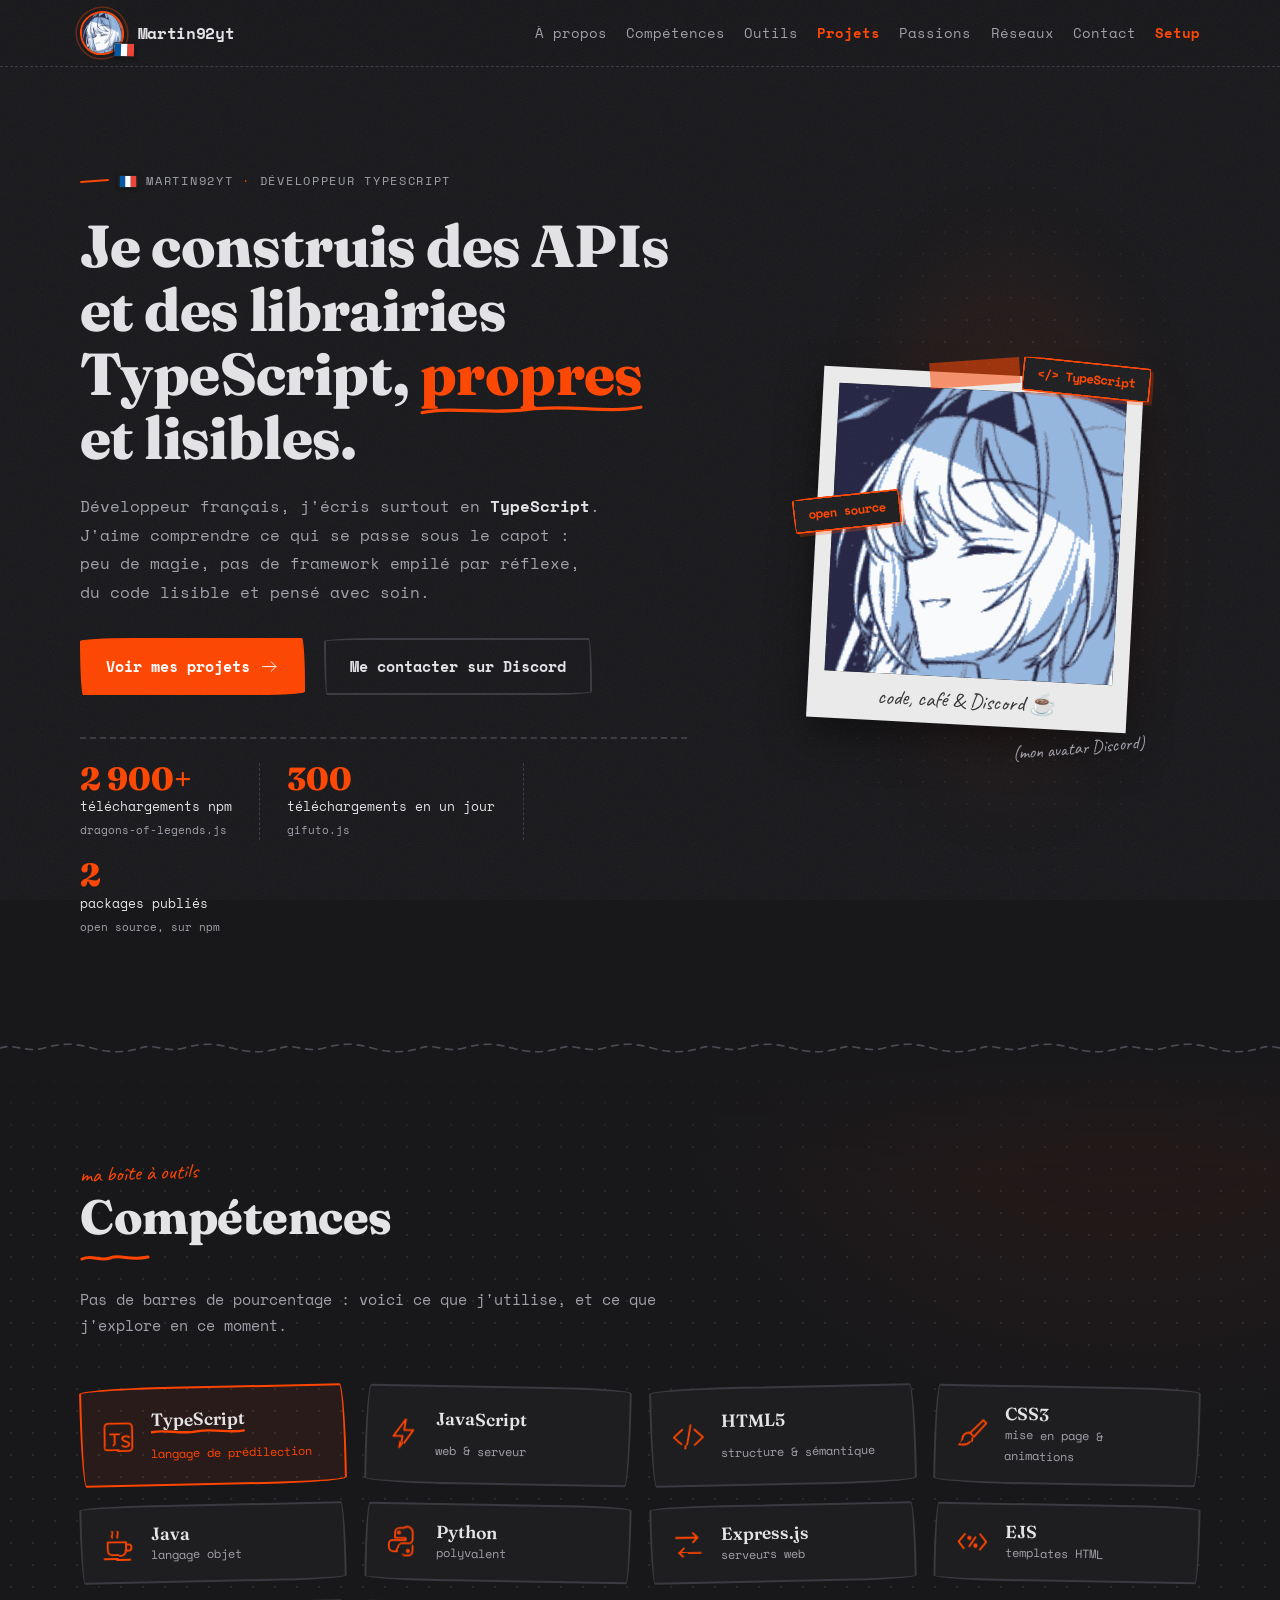
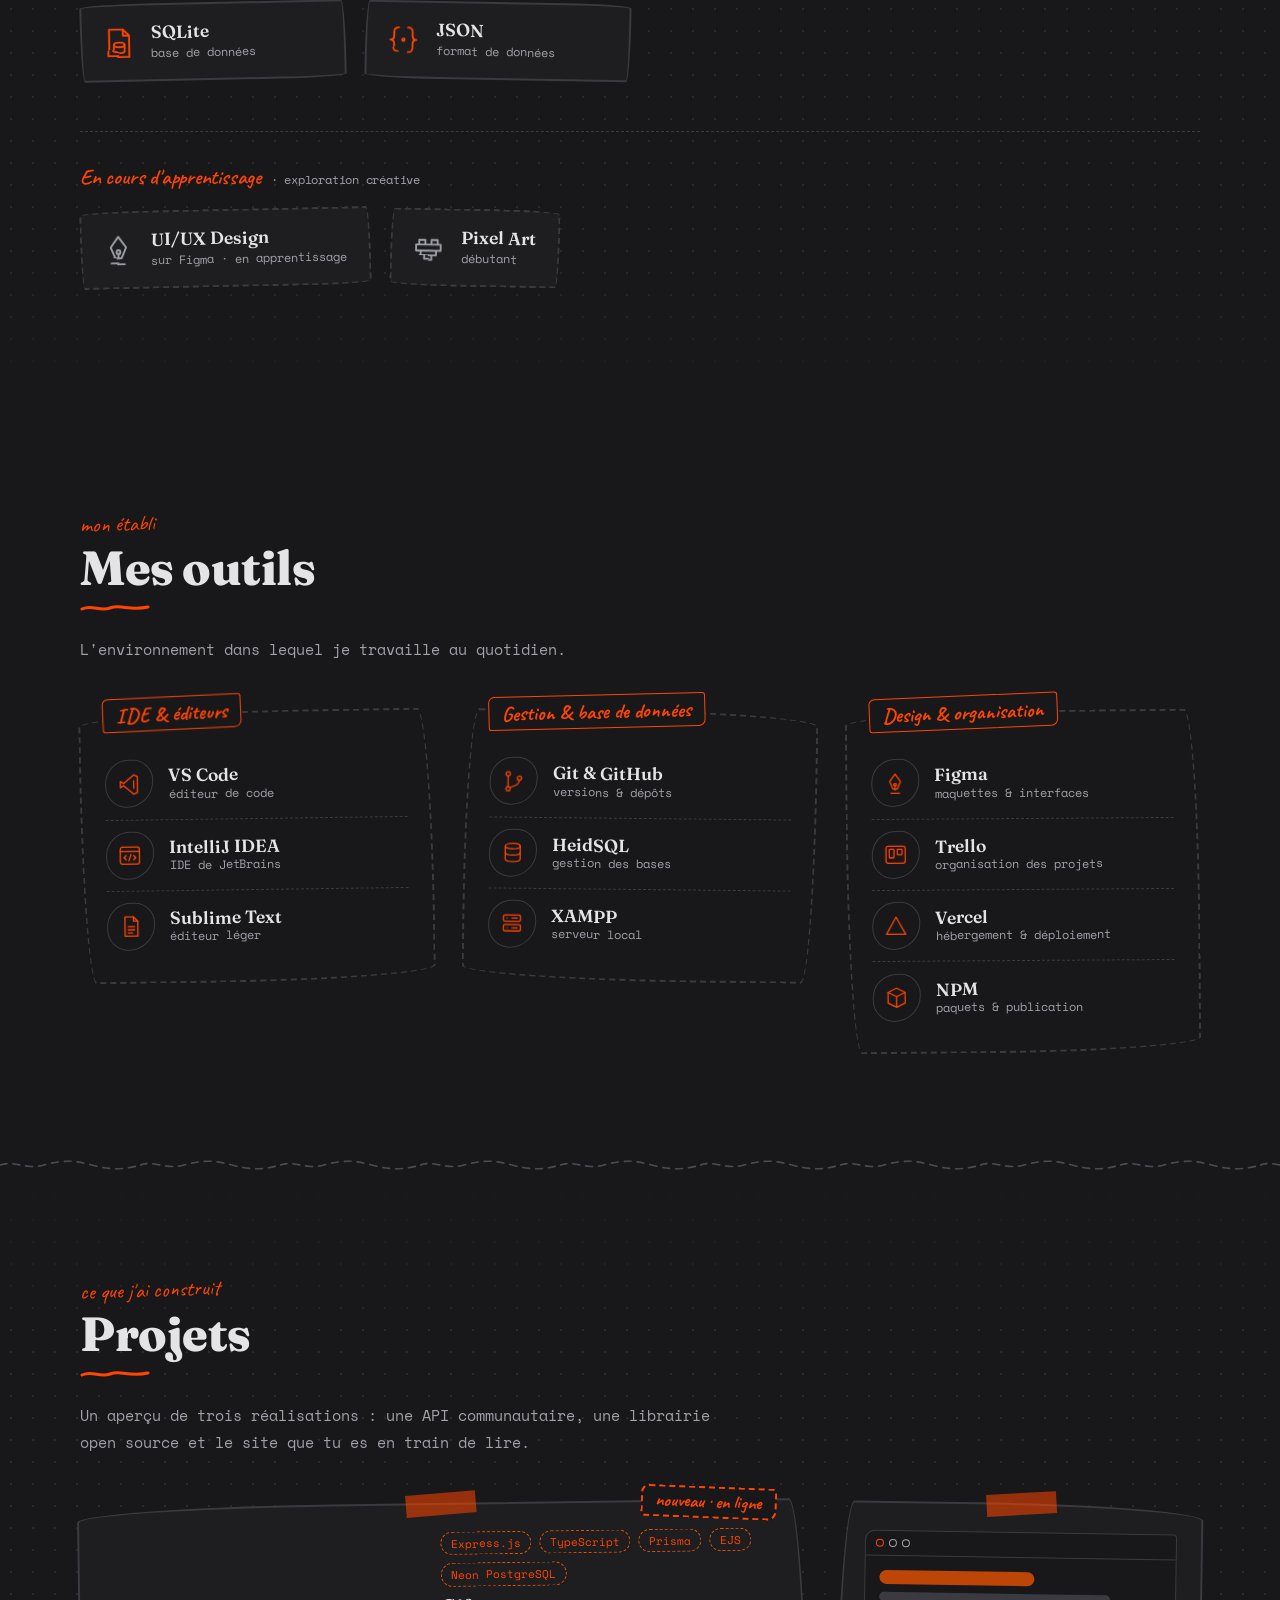
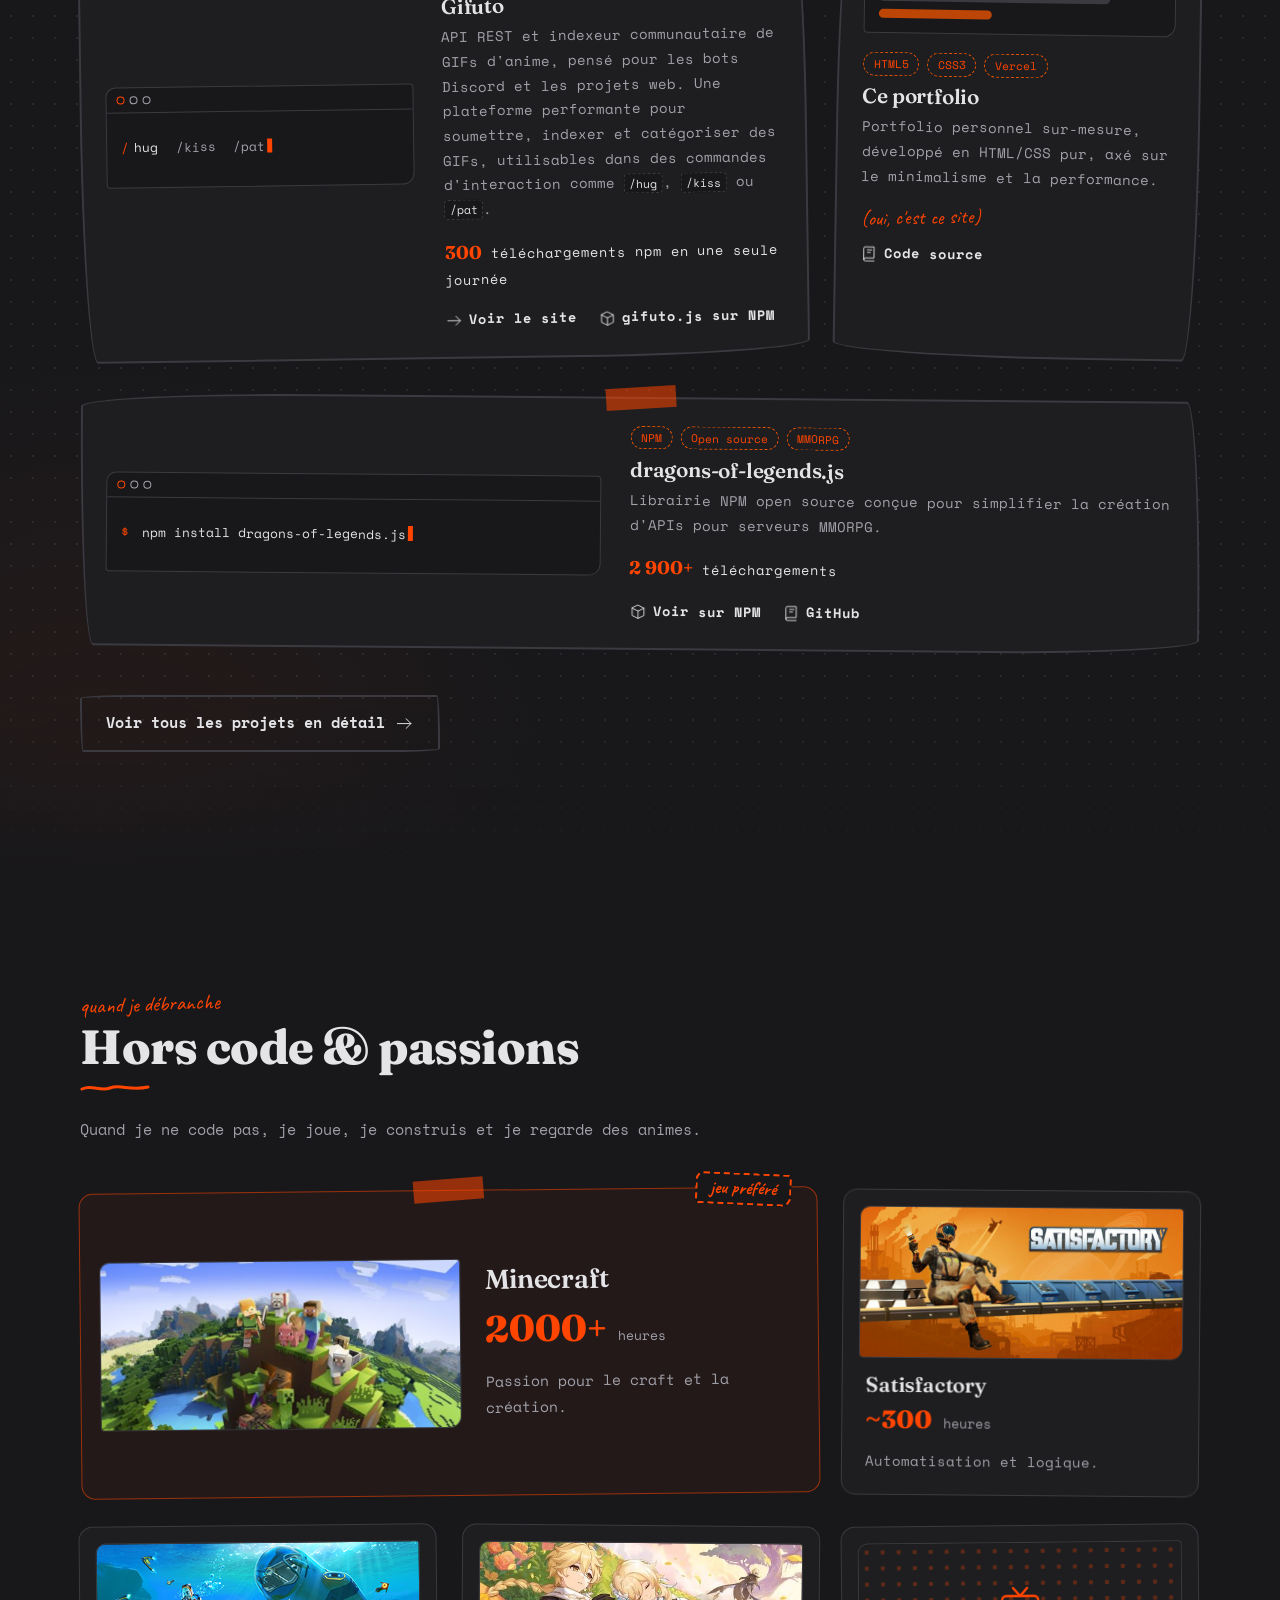
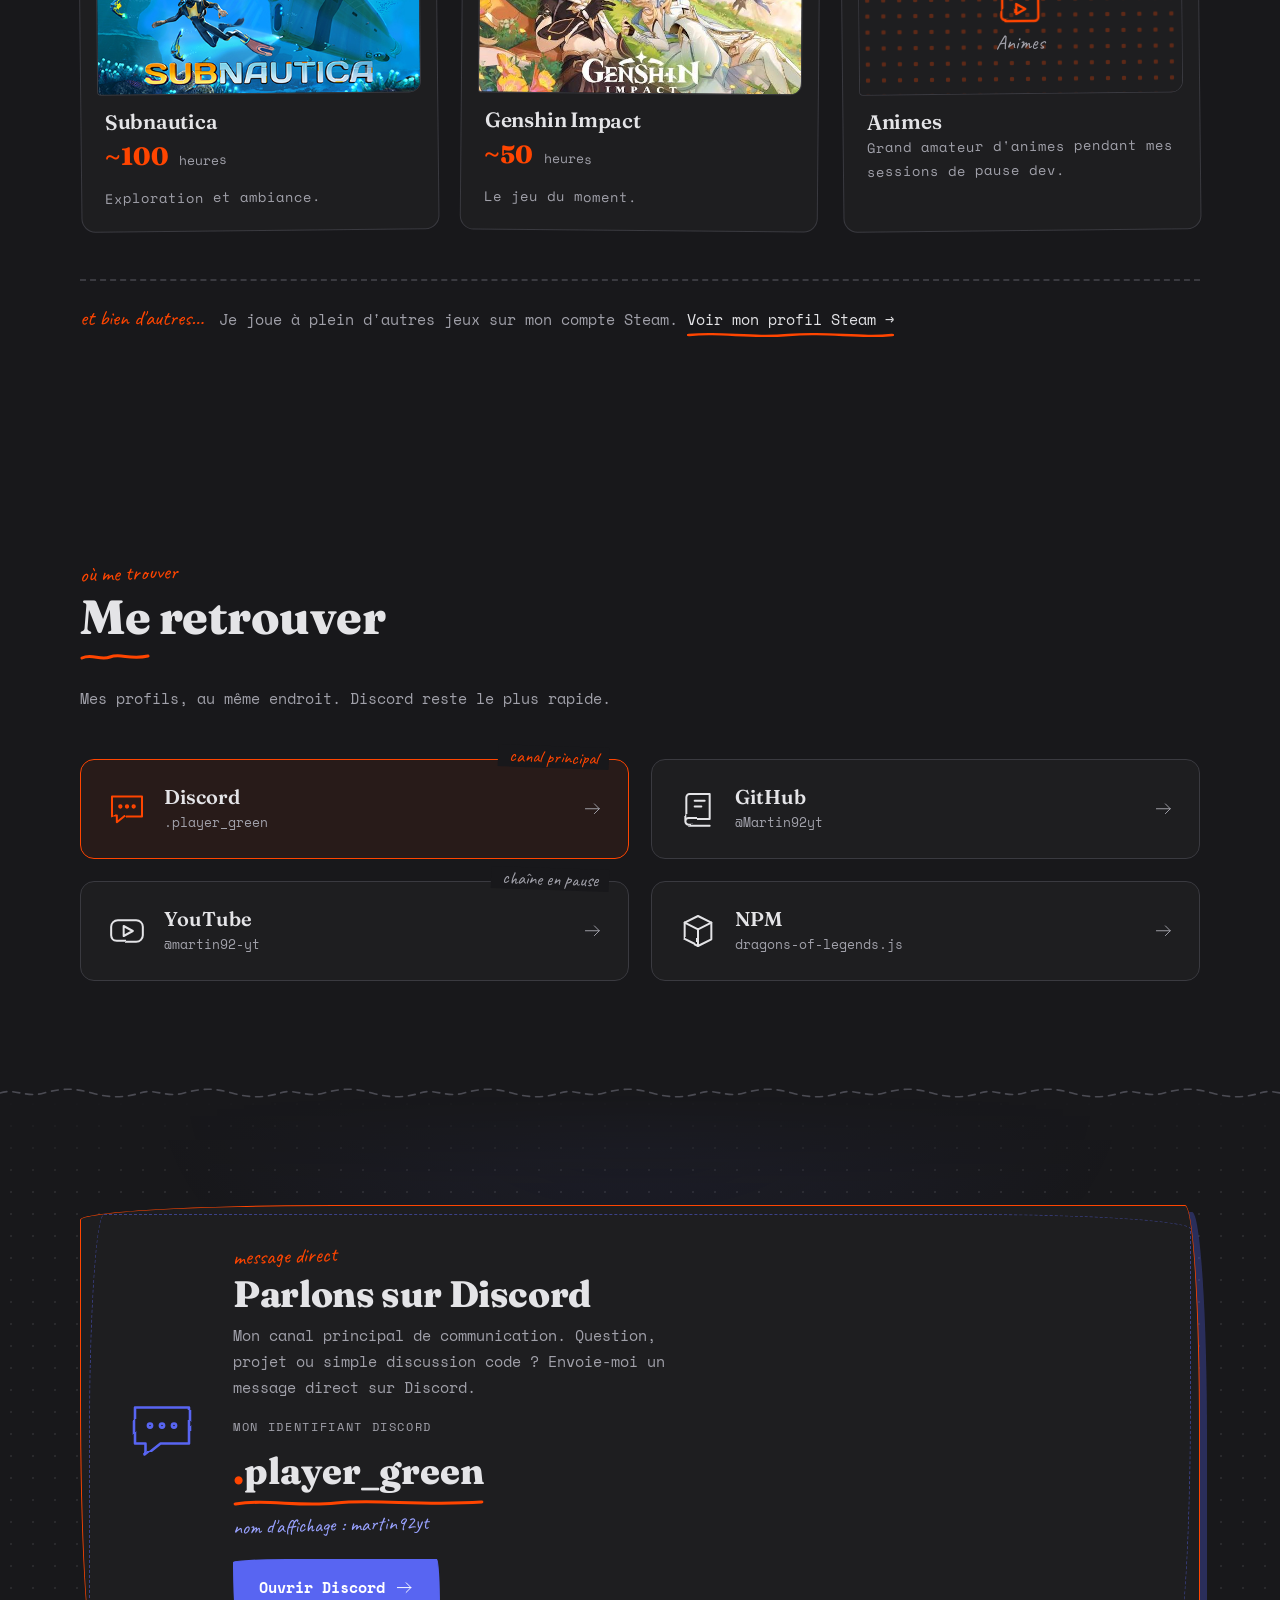
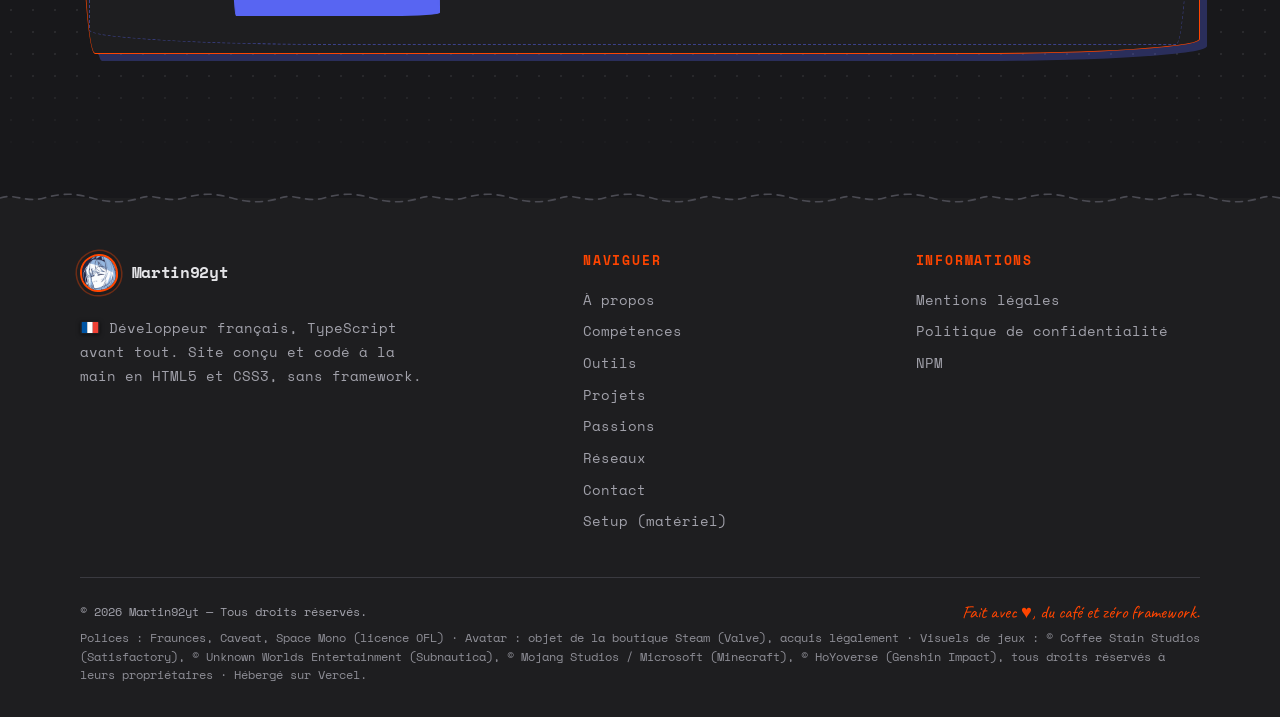
==== commit 0cb7a37b: "New Hero" ====
--- a/index.html
+++ b/index.html
@@ -143,23 +143,22 @@
   <section id="a-propos" class="section hero">
     <div class="wrap hero-grid">
       <div class="hero-text">
-        <p class="hand kicker">Salut, moi c'est…</p>
-        <h1>Martin92yt,<br>je <em>bricole</em> du code<br>à la main.</h1>
+        <p class="eyebrow"><svg class="flag flag-inline" role="img" aria-label="Drapeau français"><use href="#flag-fr"/></svg>Martin92yt <span>·</span> Développeur TypeScript</p>
+        <h1>Je construis des APIs et des librairies TypeScript, <em>propres</em> et lisibles.</h1>
         <p class="lead">
-          Développeur français, j'écris surtout en <strong>TypeScript</strong>, mon langage principal,
-          et j'apprends Java et Python à côté. J'aime comprendre ce qui se passe sous le capot :
-          peu de magie, pas de framework empilé par réflexe, juste du code propre, lisible et
-          pensé avec soin.
-        </p>
-        <p>
-          Je publie du code open source, comme <strong>dragons-of-legends.js</strong>, une librairie
-          NPM téléchargée plus de 2&nbsp;500 fois. Une idée, un projet ou une question de code ?
-          Viens m'en parler sur Discord.
+          Développeur français, j'écris surtout en <strong>TypeScript</strong>. J'aime comprendre ce qui se passe
+          sous le capot : peu de magie, pas de framework empilé par réflexe, du code lisible et pensé avec soin.
         </p>
         <div class="hero-cta">
           <a href="projets.html" class="btn btn-primary">Voir mes projets <svg class="ico"><use href="#i-arrow"/></svg></a>
-          <a href="#discord" class="btn btn-ghost">Me parler sur Discord</a>
+          <a href="#discord" class="btn btn-ghost">Me contacter sur Discord</a>
         </div>
+        <!-- Chiffres : modifie les valeurs ici quand elles évoluent -->
+        <ul class="proof" aria-label="Quelques chiffres">
+          <li><strong>2&nbsp;900+</strong><span>téléchargements npm</span><small>dragons-of-legends.js</small></li>
+          <li><strong>300</strong><span>téléchargements en un jour</span><small>gifuto.js</small></li>
+          <li><strong>2</strong><span>packages publiés</span><small>open source, sur npm</small></li>
+        </ul>
       </div>
 
       <figure class="portrait">
@@ -186,6 +185,8 @@
           <figcaption class="hand">code, café &amp; Discord ☕</figcaption>
         </div>
         <span class="tape"></span>
+        <span class="sticker sticker-ts" aria-hidden="true">&lt;/&gt; TypeScript</span>
+        <span class="sticker sticker-os" aria-hidden="true">open source</span>
         <p class="hand note-arrow">(mon avatar Discord)</p>
       </figure>
     </div>
@@ -323,7 +324,7 @@
             <p class="tags"><span>NPM</span><span>Open source</span><span>MMORPG</span></p>
             <h3>dragons-of-legends.js</h3>
             <p>Librairie NPM open source conçue pour simplifier la création d'APIs pour serveurs MMORPG.</p>
-            <p class="stat"><strong>2&nbsp;500+</strong> téléchargements</p>
+            <p class="stat"><strong>2&nbsp;900+</strong> téléchargements</p>
             <div class="card-links">
               <a href="https://www.npmjs.com/package/dragons-of-legends.js" target="_blank" rel="noopener"><svg class="ico"><use href="#i-npm"/></svg> Voir sur NPM</a>
               <a href="https://github.com/Martin92yt/DragonsOfLegends.js" target="_blank" rel="noopener"><svg class="ico"><use href="#i-repo"/></svg> GitHub</a>
--- a/style.css
+++ b/style.css
@@ -755,6 +755,46 @@
   transition: opacity .8s var(--ease) var(--dt, 0s), translate .8s var(--ease) var(--dt, 0s), transform .4s var(--ease), border-color .3s, background .3s, box-shadow .4s;
 }
 .io .reveal.in { opacity: 1; translate: 0 0; }
+
+/* ---------- Hero : version premium ---------- */
+.hero { position: relative; overflow-x: clip; }
+.hero::before {   /* halo orangé + points, derrière le portrait */
+  content: ""; position: absolute; top: 0; right: 0; width: min(62%, 720px); height: 100%; pointer-events: none;
+  background:
+    radial-gradient(closest-side at 62% 46%, rgba(255, 69, 0, .13), transparent 78%),
+    radial-gradient(rgba(228, 228, 231, .09) 1px, transparent 1.4px) 0 0 / 22px 22px;
+  -webkit-mask-image: radial-gradient(closest-side at 62% 46%, #000 30%, transparent 100%);
+          mask-image: radial-gradient(closest-side at 62% 46%, #000 30%, transparent 100%);
+}
+.hero > .wrap { position: relative; }
+.eyebrow {
+  display: inline-flex; align-items: center; gap: .55rem; margin: 0 0 1.4rem;
+  font-size: .76rem; letter-spacing: .14em; text-transform: uppercase; color: var(--muted);
+}
+.eyebrow::before { content: ""; width: 1.8rem; height: 2px; background: var(--accent); border-radius: 2px; transform: rotate(-4deg); }
+.eyebrow span { color: var(--accent); }
+.eyebrow .flag-inline { margin: 0; }
+.hero h1 { font-size: clamp(2.2rem, 5vw, 3.7rem); line-height: 1.08; letter-spacing: -.01em; margin-bottom: 1.4rem; }
+.hero .lead { max-width: 52ch; color: var(--muted); font-size: 1.02rem; }
+.hero .lead strong { color: var(--text); }
+.proof {
+  list-style: none; margin: 2.6rem 0 0; padding: 1.5rem 0 0;
+  display: flex; flex-wrap: wrap; gap: 1.2rem 0;
+  border-top: 2px dashed var(--line);
+}
+.proof li { display: grid; gap: .1rem; padding-right: 1.7rem; margin-right: 1.7rem; border-right: 1px dashed var(--line); }
+.proof li:last-child { border-right: 0; margin-right: 0; padding-right: 0; }
+.proof strong { font-family: var(--font-title); font-size: 2rem; font-weight: 800; line-height: 1; color: var(--accent); }
+.proof span { font-size: .8rem; color: var(--text); }
+.proof small { font-size: .7rem; color: var(--muted); }
+.sticker {
+  position: absolute; z-index: 3; padding: .28rem .85rem;
+  background: var(--bg-2); border: 2px solid var(--accent); border-radius: var(--wobbly);
+  color: var(--accent); font-size: .78rem; font-weight: 700; white-space: nowrap;
+  box-shadow: 3px 3px 0 rgba(255, 69, 0, .25);
+}
+.sticker-ts { top: -12px; right: -16px; transform: rotate(6deg); }
+.sticker-os { top: 34%; left: -22px; bottom: auto; transform: rotate(-6deg); }
 
 /* ---------- 18. Responsive ---------- */
 @media (max-width: 980px) {
@@ -837,6 +877,7 @@
 
 @media (max-width: 860px) {
   .hero-grid { grid-template-columns: 1fr; gap: 3.5rem; }
+  .hero::before { width: 100%; height: 55%; }
   .portrait { order: -1; }
   .discord-card { grid-template-columns: 1fr; gap: 1rem; text-align: left; }
   .ico-xl { width: 56px; height: 56px; }
@@ -1059,6 +1100,41 @@
   .shot, .case:nth-of-type(even) .shot { transform: none; }
 }
 
+/* Section « Un projet en tête ? » (page Projets) */
+.work-grid { display: grid; grid-template-columns: 1.1fr 1fr; gap: clamp(2rem, 5vw, 4.5rem); align-items: start; }
+.work-intro .lead { color: var(--muted); max-width: 52ch; margin-top: 1rem; }
+.steps { list-style: none; counter-reset: step; margin: 2.2rem 0 0; padding: 0; display: grid; gap: 1.5rem; }
+.steps li { position: relative; padding-left: 3.5rem; counter-increment: step; }
+.steps li::before {
+  content: counter(step); position: absolute; left: 0; top: 0; z-index: 1;
+  display: grid; place-items: center; width: 2.4rem; height: 2.4rem;
+  background: var(--bg); border: 2px solid var(--accent); border-radius: 50% 46% 52% 48%;
+  font-family: var(--font-hand); font-size: 1.5rem; line-height: 1; color: var(--accent);
+}
+.steps li:not(:last-child)::after { content: ""; position: absolute; left: 1.2rem; top: 2.6rem; bottom: -1.3rem; border-left: 2px dashed var(--line); }
+.steps b { display: block; font-family: var(--font-title); font-size: 1.2rem; font-weight: 600; line-height: 1.3; }
+.steps span { display: block; margin-top: .15rem; color: var(--muted); font-size: .88rem; max-width: 46ch; }
+
+.work-side {
+  position: relative; padding: 2.2rem 1.9rem 1.8rem;
+  background: var(--bg-2); border: 2px solid var(--line); border-radius: var(--wobbly);
+  transform: rotate(1deg);
+}
+.work-side .tape { width: 80px; height: 24px; margin-left: -40px; top: -13px; }
+.work-side h3 { font-family: var(--font-hand); font-weight: 700; font-size: 1.7rem; color: var(--accent); margin: 0 0 .4rem; transform: rotate(-1deg); transform-origin: left; }
+.can { list-style: none; margin: 1rem 0 0; padding: 0; display: grid; gap: 1.1rem; }
+.can li { display: flex; align-items: center; gap: 1rem; }
+.can .tool-ico { flex: none; width: 52px; height: 52px; }
+.can b { display: block; font-family: var(--font-title); font-size: 1.1rem; font-weight: 600; line-height: 1.25; }
+.can small { display: block; color: var(--muted); font-size: .78rem; line-height: 1.4; }
+.work-cta { display: grid; gap: .8rem; justify-items: start; margin-top: 1.7rem; padding-top: 1.5rem; border-top: 2px dashed var(--line); }
+.work-cta p { margin: 0; color: var(--muted); font-size: .84rem; }
+.work-cta code { font-family: var(--font-body); color: var(--text); background: var(--bg); border: 1px dashed var(--line); border-radius: 4px; padding: .05em .4em; }
+@media (max-width: 860px) {
+  .work-grid { grid-template-columns: 1fr; }
+  .work-side { transform: none; }
+}
+
 /* ---------- 19. Accessibilité : mouvement réduit ---------- */
 @media (prefers-reduced-motion: reduce) {
   html { scroll-behavior: auto; }
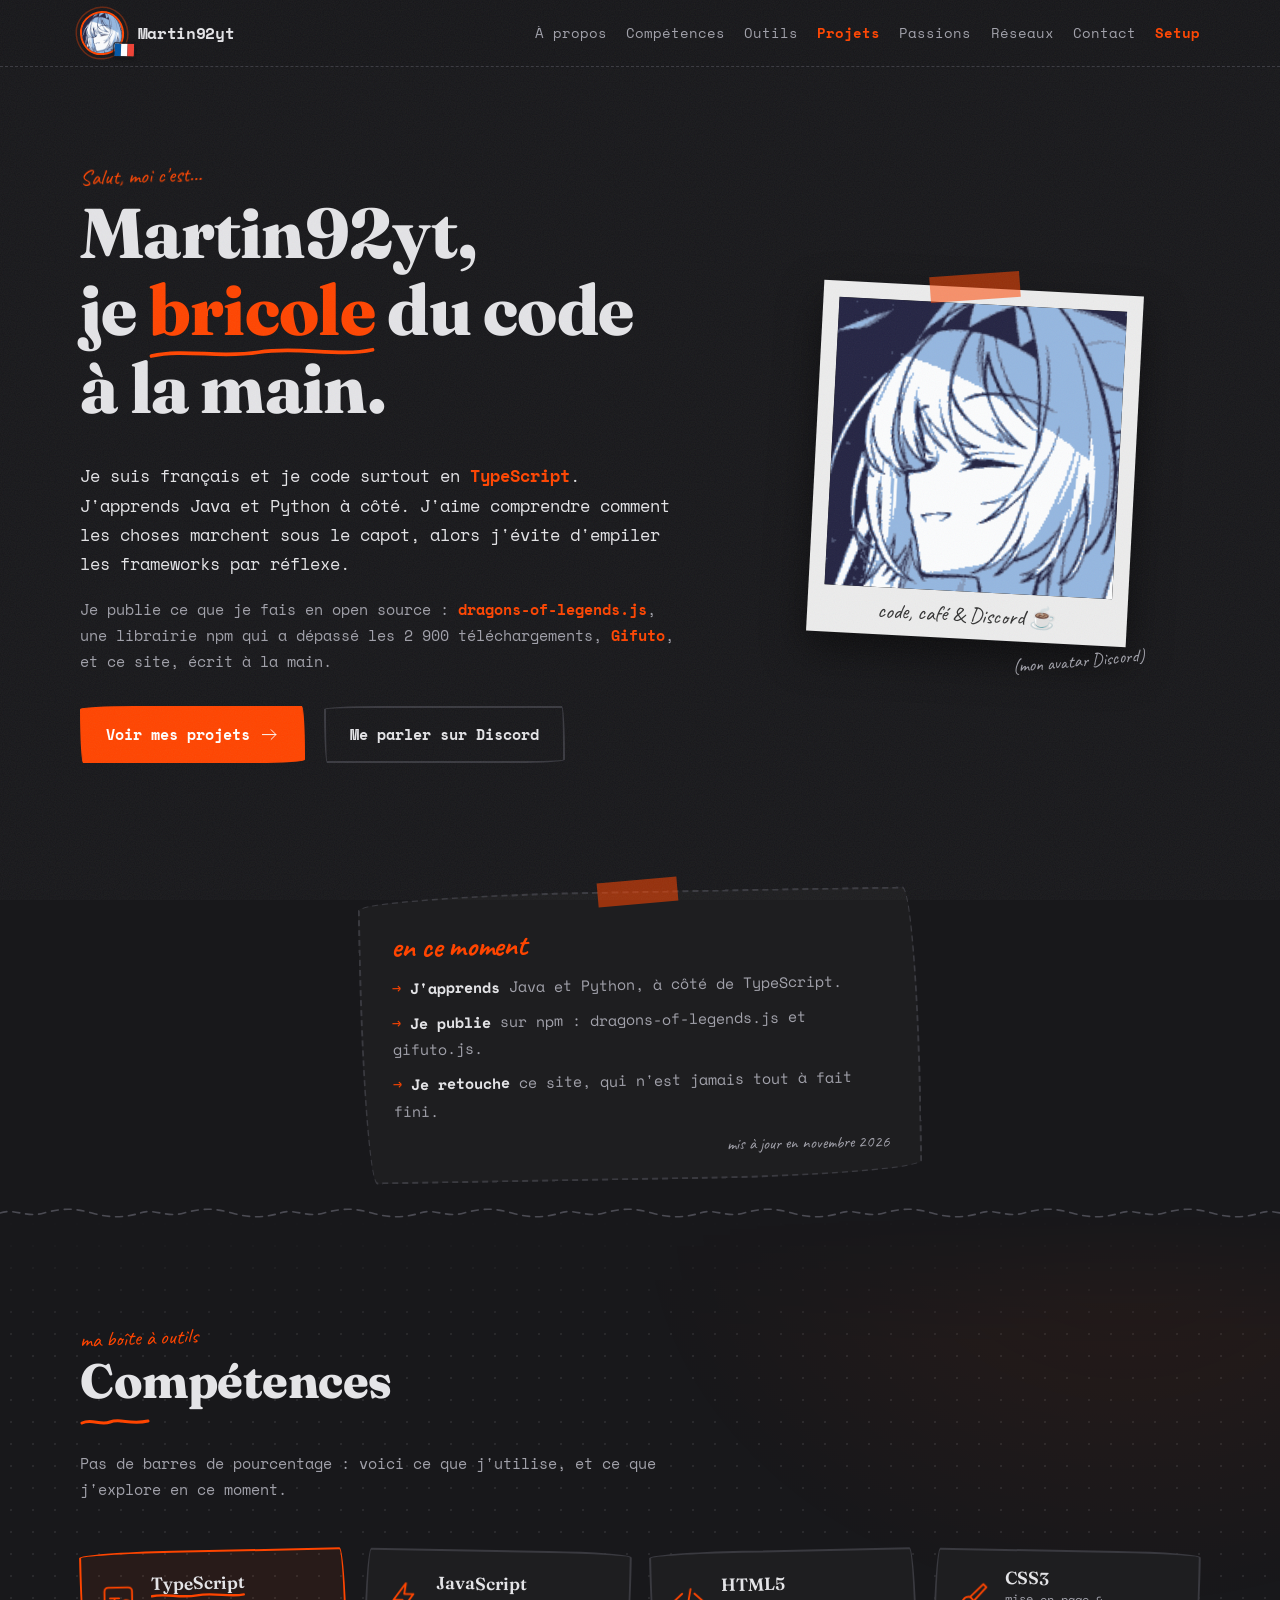
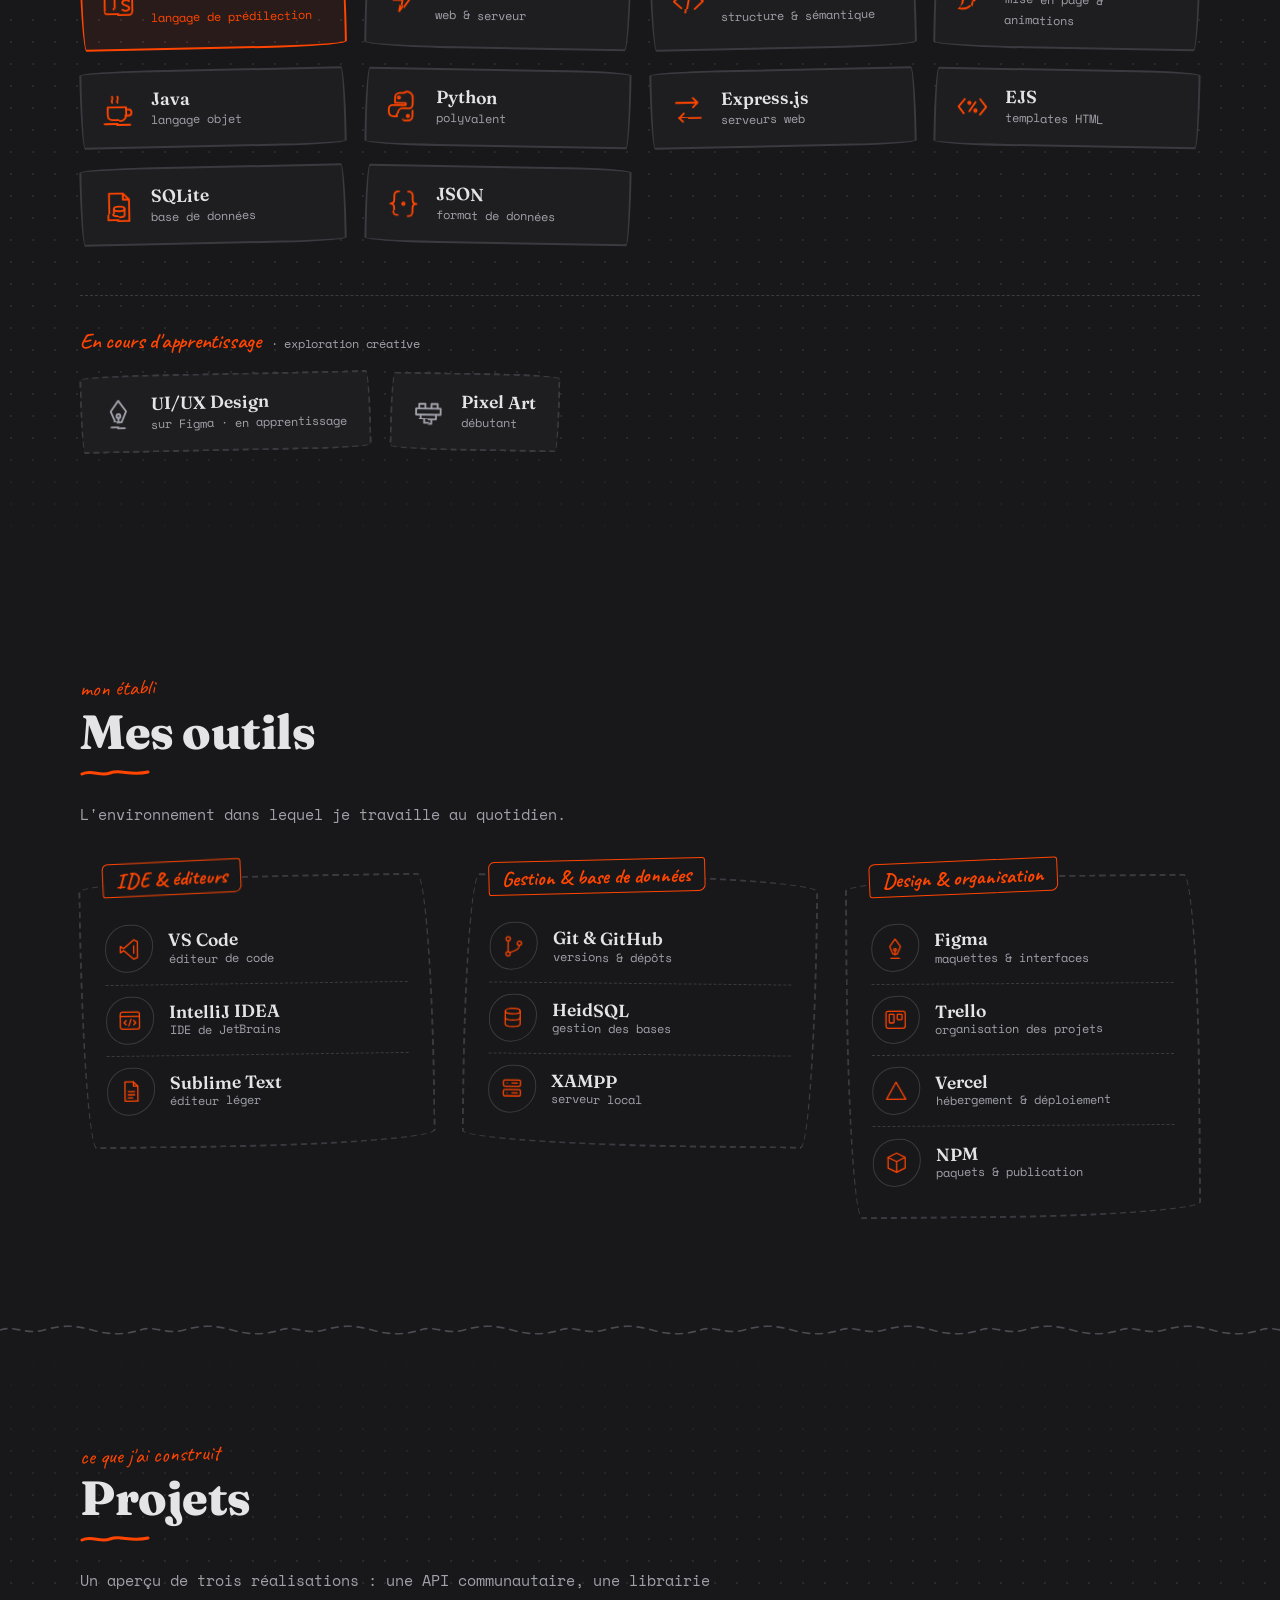
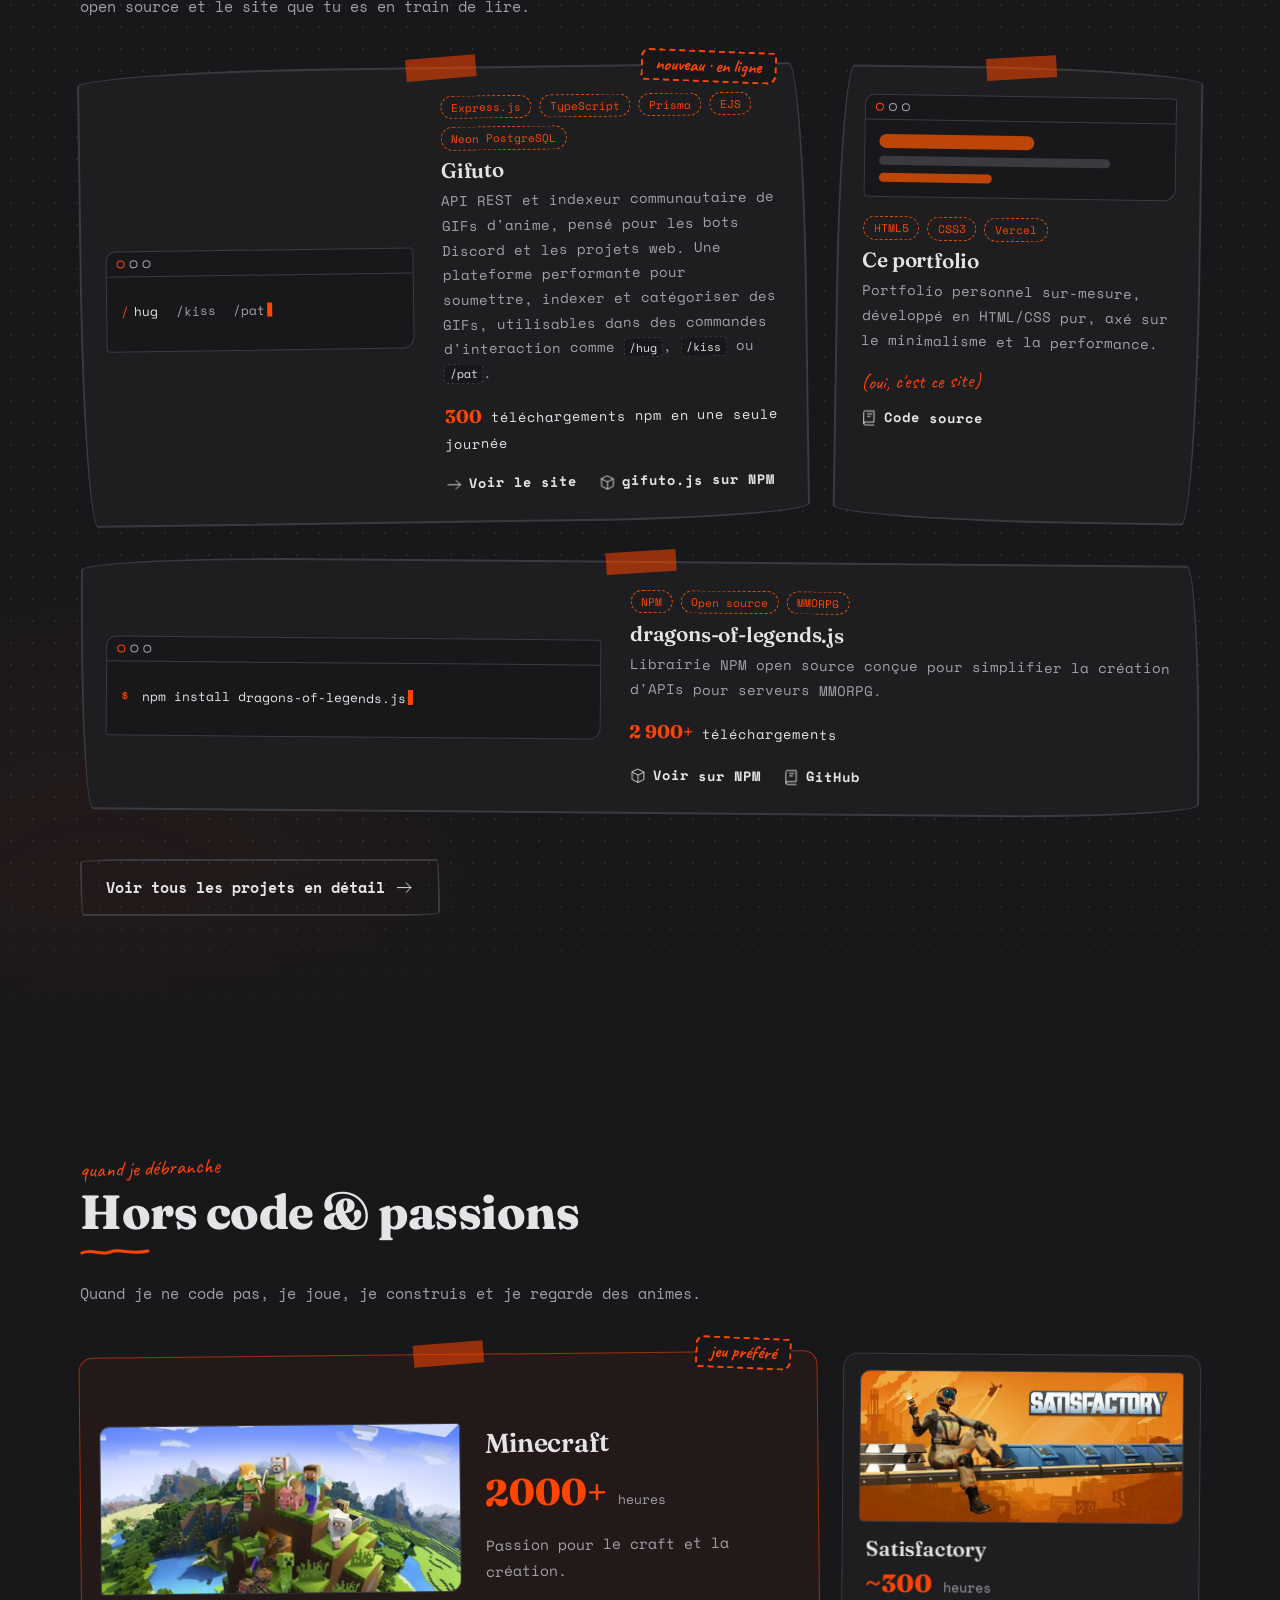
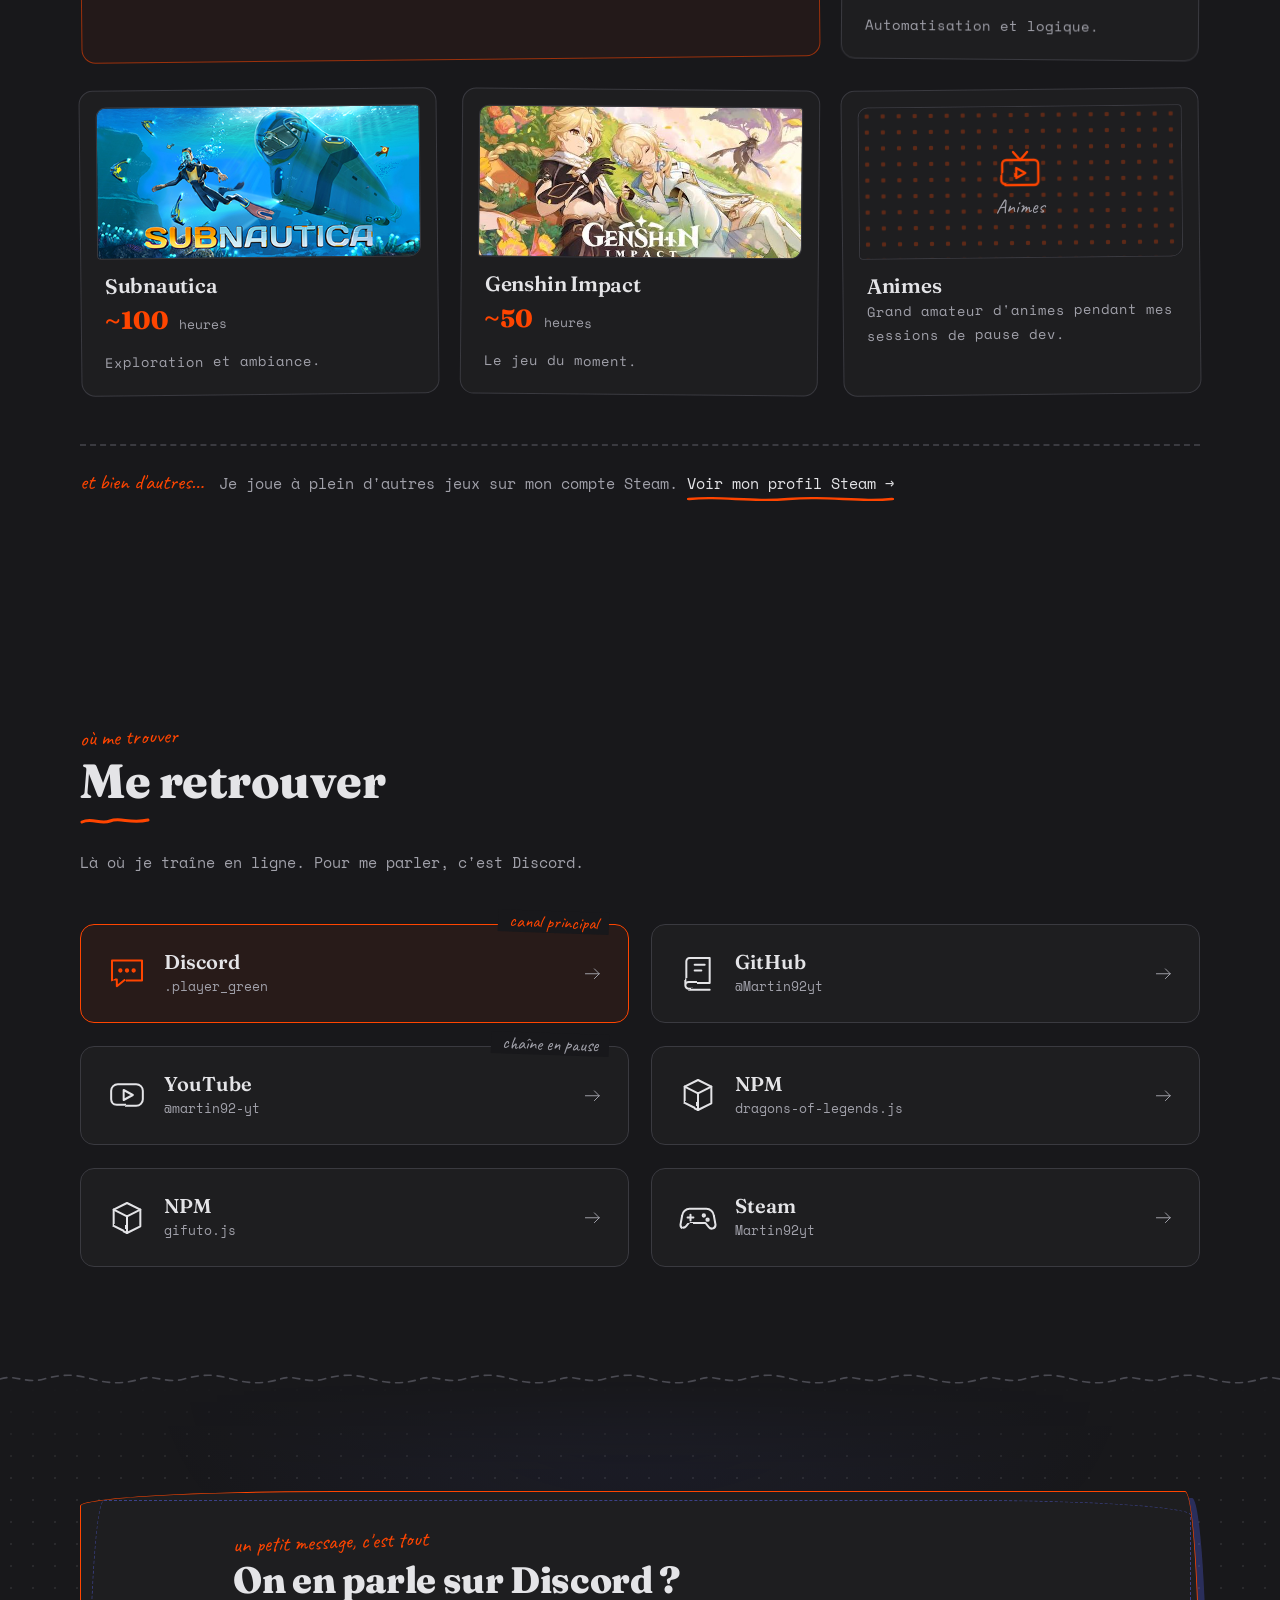
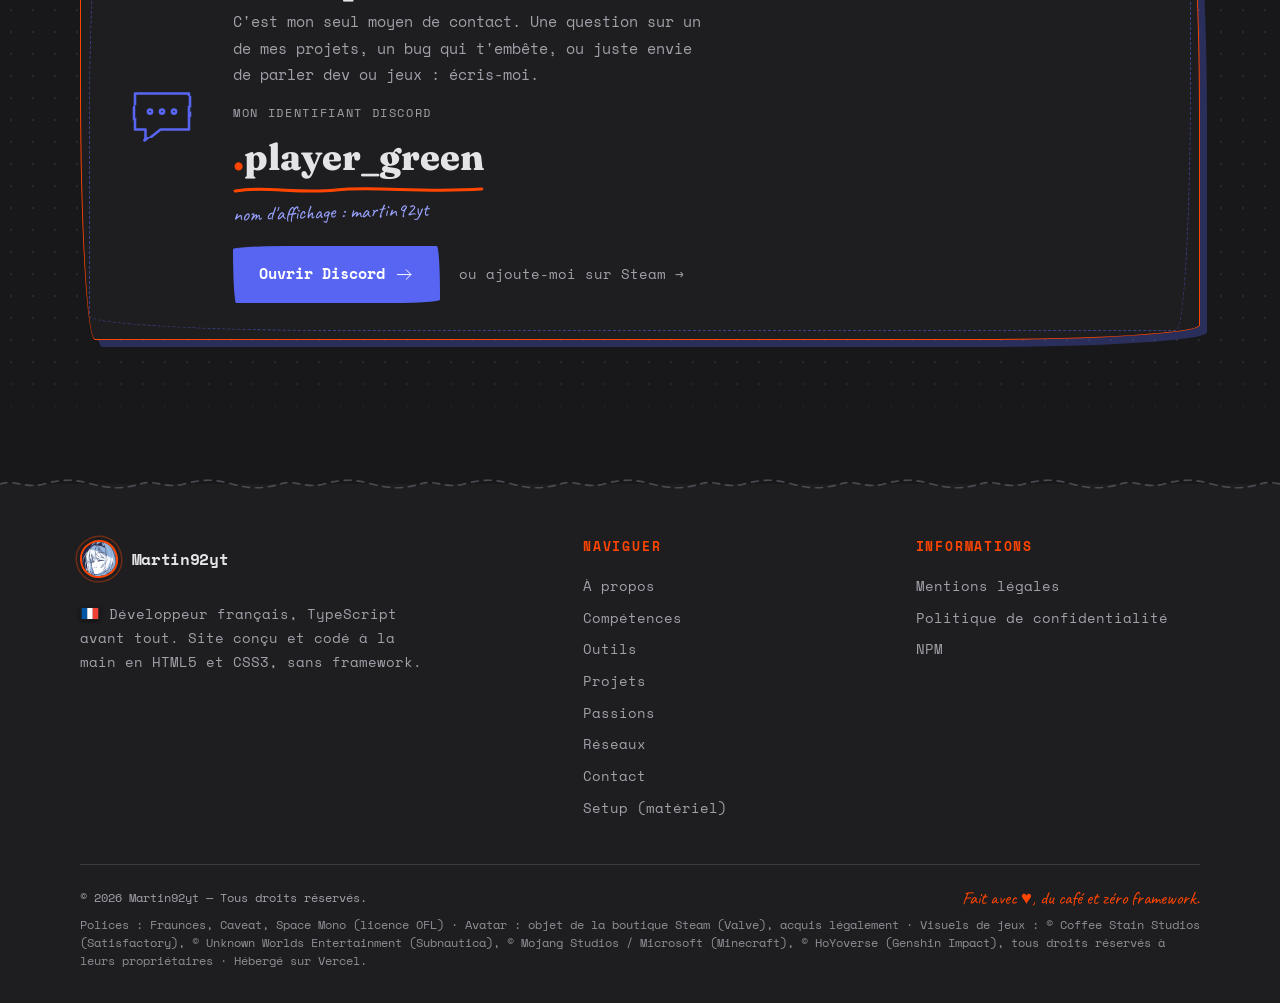
==== commit ddf9a49d: "new 404.html" ====
--- a/index.html
+++ b/index.html
@@ -88,6 +88,7 @@
     <!-- Bulle de message avec "points de frappe" (dessin original) -->
     <symbol id="i-chat" viewBox="0 0 48 48"><path d="M6 9h36v24H23l-10 8v-8H6z"/><circle cx="16" cy="21" r="1.4"/><circle cx="24" cy="21" r="1.4"/><circle cx="32" cy="21" r="1.4"/></symbol>
     <symbol id="i-yt" viewBox="0 0 48 48"><rect x="5" y="11" width="38" height="26" rx="8"/><path d="m20 18 11 6-11 6z"/></symbol>
+    <symbol id="i-pad" viewBox="0 0 48 48"><path d="M14 13h20a9 9 0 0 1 9 8l2 11a4.5 4.5 0 0 1-8 3l-4-5H15l-4 5a4.5 4.5 0 0 1-8-3l2-11a9 9 0 0 1 9-8z"/><path d="M15 20v7M11.5 23.5h7"/><circle cx="31" cy="21" r="1.4"/><circle cx="35.5" cy="26" r="1.4"/></symbol>
     <symbol id="i-arrow" viewBox="0 0 48 48"><path d="M6 24h34M28 12l12 12-12 12"/></symbol>
   </defs>
 </svg>
@@ -143,22 +144,20 @@
   <section id="a-propos" class="section hero">
     <div class="wrap hero-grid">
       <div class="hero-text">
-        <p class="eyebrow"><svg class="flag flag-inline" role="img" aria-label="Drapeau français"><use href="#flag-fr"/></svg>Martin92yt <span>·</span> Développeur TypeScript</p>
-        <h1>Je construis des APIs et des librairies TypeScript, <em>propres</em> et lisibles.</h1>
+        <p class="hand kicker">Salut, moi c'est…</p>
+        <h1>Martin92yt,<br>je <em>bricole</em> du code<br>à la main.</h1>
         <p class="lead">
-          Développeur français, j'écris surtout en <strong>TypeScript</strong>. J'aime comprendre ce qui se passe
-          sous le capot : peu de magie, pas de framework empilé par réflexe, du code lisible et pensé avec soin.
+          Je suis français et je code surtout en <strong>TypeScript</strong>. J'apprends Java et Python à côté.
+          J'aime comprendre comment les choses marchent sous le capot, alors j'évite d'empiler les frameworks par réflexe.
+        </p>
+        <p>
+          Je publie ce que je fais en open source : <strong>dragons-of-legends.js</strong>, une librairie npm
+          qui a dépassé les 2&nbsp;900 téléchargements, <strong>Gifuto</strong>, et ce site, écrit à la main.
         </p>
         <div class="hero-cta">
           <a href="projets.html" class="btn btn-primary">Voir mes projets <svg class="ico"><use href="#i-arrow"/></svg></a>
-          <a href="#discord" class="btn btn-ghost">Me contacter sur Discord</a>
+          <a href="#discord" class="btn btn-ghost">Me parler sur Discord</a>
         </div>
-        <!-- Chiffres : modifie les valeurs ici quand elles évoluent -->
-        <ul class="proof" aria-label="Quelques chiffres">
-          <li><strong>2&nbsp;900+</strong><span>téléchargements npm</span><small>dragons-of-legends.js</small></li>
-          <li><strong>300</strong><span>téléchargements en un jour</span><small>gifuto.js</small></li>
-          <li><strong>2</strong><span>packages publiés</span><small>open source, sur npm</small></li>
-        </ul>
       </div>
 
       <figure class="portrait">
@@ -185,10 +184,25 @@
           <figcaption class="hand">code, café &amp; Discord ☕</figcaption>
         </div>
         <span class="tape"></span>
-        <span class="sticker sticker-ts" aria-hidden="true">&lt;/&gt; TypeScript</span>
-        <span class="sticker sticker-os" aria-hidden="true">open source</span>
         <p class="hand note-arrow">(mon avatar Discord)</p>
       </figure>
+    </div>
+  </section>
+
+  <!-- ============ EN CE MOMENT ============ -->
+  <!-- À modifier quand ça change : une ligne = un <li>. Pense à mettre à jour la date. -->
+  <section id="en-ce-moment" class="section now-sec">
+    <div class="wrap">
+      <aside class="now reveal" aria-label="En ce moment">
+        <span class="tape"></span>
+        <h2 class="hand">en ce moment</h2>
+        <ul>
+          <li><b>J'apprends</b> Java et Python, à côté de TypeScript.</li>
+          <li><b>Je publie</b> sur npm : dragons-of-legends.js et gifuto.js.</li>
+          <li><b>Je retouche</b> ce site, qui n'est jamais tout à fait fini.</li>
+        </ul>
+        <p class="hand now-date">mis à jour en novembre 2026</p>
+      </aside>
     </div>
   </section>
 
@@ -422,7 +436,7 @@
       <header class="section-head reveal">
         <p class="hand kicker">où me trouver</p>
         <h2>Me retrouver</h2>
-        <p class="section-sub">Mes profils, au même endroit. Discord reste le plus rapide.</p>
+        <p class="section-sub">Là où je traîne en ligne. Pour me parler, c'est Discord.</p>
       </header>
 
       <div class="socials">
@@ -454,6 +468,18 @@
           <svg class="ico s-arrow" aria-hidden="true"><use href="#i-arrow"/></svg>
         </a>
 
+        <a class="social reveal" href="https://www.npmjs.com/package/gifuto.js" target="_blank" rel="noopener">
+          <svg class="ico ico-lg"><use href="#i-npm"/></svg>
+          <span class="s-text"><b>NPM</b><small>gifuto.js</small></span>
+          <svg class="ico s-arrow" aria-hidden="true"><use href="#i-arrow"/></svg>
+        </a>
+
+        <a class="social reveal" href="https://steamcommunity.com/id/Martin92yt/" target="_blank" rel="noopener">
+          <svg class="ico ico-lg"><use href="#i-pad"/></svg>
+          <span class="s-text"><b>Steam</b><small>Martin92yt</small></span>
+          <svg class="ico s-arrow" aria-hidden="true"><use href="#i-arrow"/></svg>
+        </a>
+
       </div>
     </div>
   </section>
@@ -464,11 +490,11 @@
       <div class="discord-card reveal">
         <svg class="ico ico-xl" aria-hidden="true"><use href="#i-chat"/></svg>
         <div class="discord-text">
-          <p class="hand kicker">message direct</p>
-          <h2>Parlons sur Discord</h2>
+          <p class="hand kicker">un petit message, c'est tout</p>
+          <h2>On en parle sur Discord ?</h2>
           <p>
-            Mon canal principal de communication. Question, projet ou simple discussion code ?
-            Envoie-moi un message direct sur Discord.
+            C'est mon seul moyen de contact. Une question sur un de mes projets, un bug qui t'embête,
+            ou juste envie de parler dev ou jeux : écris-moi.
           </p>
           <p class="discord-id-label">Mon identifiant Discord</p>
           <p class="discord-id"><span class="at">.</span>player_green</p>
@@ -477,6 +503,7 @@
             <a class="btn btn-discord" href="https://discord.com/users/1197913159558779050" target="_blank" rel="noopener">
               Ouvrir Discord <svg class="ico"><use href="#i-arrow"/></svg>
             </a>
+            <a class="link" href="https://steamcommunity.com/id/Martin92yt/" target="_blank" rel="noopener">ou ajoute-moi sur Steam →</a>
           </div>
         </div>
       </div>
@@ -648,4 +675,4 @@
 </script>
 
 </body>
-</html>+</html>
--- a/style.css
+++ b/style.css
@@ -755,46 +755,6 @@
   transition: opacity .8s var(--ease) var(--dt, 0s), translate .8s var(--ease) var(--dt, 0s), transform .4s var(--ease), border-color .3s, background .3s, box-shadow .4s;
 }
 .io .reveal.in { opacity: 1; translate: 0 0; }
-
-/* ---------- Hero : version premium ---------- */
-.hero { position: relative; overflow-x: clip; }
-.hero::before {   /* halo orangé + points, derrière le portrait */
-  content: ""; position: absolute; top: 0; right: 0; width: min(62%, 720px); height: 100%; pointer-events: none;
-  background:
-    radial-gradient(closest-side at 62% 46%, rgba(255, 69, 0, .13), transparent 78%),
-    radial-gradient(rgba(228, 228, 231, .09) 1px, transparent 1.4px) 0 0 / 22px 22px;
-  -webkit-mask-image: radial-gradient(closest-side at 62% 46%, #000 30%, transparent 100%);
-          mask-image: radial-gradient(closest-side at 62% 46%, #000 30%, transparent 100%);
-}
-.hero > .wrap { position: relative; }
-.eyebrow {
-  display: inline-flex; align-items: center; gap: .55rem; margin: 0 0 1.4rem;
-  font-size: .76rem; letter-spacing: .14em; text-transform: uppercase; color: var(--muted);
-}
-.eyebrow::before { content: ""; width: 1.8rem; height: 2px; background: var(--accent); border-radius: 2px; transform: rotate(-4deg); }
-.eyebrow span { color: var(--accent); }
-.eyebrow .flag-inline { margin: 0; }
-.hero h1 { font-size: clamp(2.2rem, 5vw, 3.7rem); line-height: 1.08; letter-spacing: -.01em; margin-bottom: 1.4rem; }
-.hero .lead { max-width: 52ch; color: var(--muted); font-size: 1.02rem; }
-.hero .lead strong { color: var(--text); }
-.proof {
-  list-style: none; margin: 2.6rem 0 0; padding: 1.5rem 0 0;
-  display: flex; flex-wrap: wrap; gap: 1.2rem 0;
-  border-top: 2px dashed var(--line);
-}
-.proof li { display: grid; gap: .1rem; padding-right: 1.7rem; margin-right: 1.7rem; border-right: 1px dashed var(--line); }
-.proof li:last-child { border-right: 0; margin-right: 0; padding-right: 0; }
-.proof strong { font-family: var(--font-title); font-size: 2rem; font-weight: 800; line-height: 1; color: var(--accent); }
-.proof span { font-size: .8rem; color: var(--text); }
-.proof small { font-size: .7rem; color: var(--muted); }
-.sticker {
-  position: absolute; z-index: 3; padding: .28rem .85rem;
-  background: var(--bg-2); border: 2px solid var(--accent); border-radius: var(--wobbly);
-  color: var(--accent); font-size: .78rem; font-weight: 700; white-space: nowrap;
-  box-shadow: 3px 3px 0 rgba(255, 69, 0, .25);
-}
-.sticker-ts { top: -12px; right: -16px; transform: rotate(6deg); }
-.sticker-os { top: 34%; left: -22px; bottom: auto; transform: rotate(-6deg); }
 
 /* ---------- 18. Responsive ---------- */
 @media (max-width: 980px) {
@@ -877,7 +837,6 @@
 
 @media (max-width: 860px) {
   .hero-grid { grid-template-columns: 1fr; gap: 3.5rem; }
-  .hero::before { width: 100%; height: 55%; }
   .portrait { order: -1; }
   .discord-card { grid-template-columns: 1fr; gap: 1rem; text-align: left; }
   .ico-xl { width: 56px; height: 56px; }
@@ -1100,44 +1059,35 @@
   .shot, .case:nth-of-type(even) .shot { transform: none; }
 }
 
-/* Section « Un projet en tête ? » (page Projets) */
-.work-grid { display: grid; grid-template-columns: 1.1fr 1fr; gap: clamp(2rem, 5vw, 4.5rem); align-items: start; }
-.work-intro .lead { color: var(--muted); max-width: 52ch; margin-top: 1rem; }
-.steps { list-style: none; counter-reset: step; margin: 2.2rem 0 0; padding: 0; display: grid; gap: 1.5rem; }
-.steps li { position: relative; padding-left: 3.5rem; counter-increment: step; }
-.steps li::before {
-  content: counter(step); position: absolute; left: 0; top: 0; z-index: 1;
-  display: grid; place-items: center; width: 2.4rem; height: 2.4rem;
-  background: var(--bg); border: 2px solid var(--accent); border-radius: 50% 46% 52% 48%;
-  font-family: var(--font-hand); font-size: 1.5rem; line-height: 1; color: var(--accent);
-}
-.steps li:not(:last-child)::after { content: ""; position: absolute; left: 1.2rem; top: 2.6rem; bottom: -1.3rem; border-left: 2px dashed var(--line); }
-.steps b { display: block; font-family: var(--font-title); font-size: 1.2rem; font-weight: 600; line-height: 1.3; }
-.steps span { display: block; margin-top: .15rem; color: var(--muted); font-size: .88rem; max-width: 46ch; }
-
-.work-side {
-  position: relative; padding: 2.2rem 1.9rem 1.8rem;
-  background: var(--bg-2); border: 2px solid var(--line); border-radius: var(--wobbly);
-  transform: rotate(1deg);
-}
-.work-side .tape { width: 80px; height: 24px; margin-left: -40px; top: -13px; }
-.work-side h3 { font-family: var(--font-hand); font-weight: 700; font-size: 1.7rem; color: var(--accent); margin: 0 0 .4rem; transform: rotate(-1deg); transform-origin: left; }
-.can { list-style: none; margin: 1rem 0 0; padding: 0; display: grid; gap: 1.1rem; }
-.can li { display: flex; align-items: center; gap: 1rem; }
-.can .tool-ico { flex: none; width: 52px; height: 52px; }
-.can b { display: block; font-family: var(--font-title); font-size: 1.1rem; font-weight: 600; line-height: 1.25; }
-.can small { display: block; color: var(--muted); font-size: .78rem; line-height: 1.4; }
-.work-cta { display: grid; gap: .8rem; justify-items: start; margin-top: 1.7rem; padding-top: 1.5rem; border-top: 2px dashed var(--line); }
-.work-cta p { margin: 0; color: var(--muted); font-size: .84rem; }
-.work-cta code { font-family: var(--font-body); color: var(--text); background: var(--bg); border: 1px dashed var(--line); border-radius: 4px; padding: .05em .4em; }
-@media (max-width: 860px) {
-  .work-grid { grid-template-columns: 1fr; }
-  .work-side { transform: none; }
-}
+/* Fin de page Projets */
+.outro { max-width: 640px; }
+.outro h2 { margin-bottom: .6rem; }
+.outro p:not(.kicker) { color: var(--muted); }
+.outro code { font-family: var(--font-body); color: var(--text); background: var(--bg); border: 1px dashed var(--line); border-radius: 4px; padding: .05em .4em; }
+
+/* En ce moment (accueil) */
+.now-sec { padding: 1rem 0 2rem; }
+.now {
+  position: relative; max-width: 560px; margin-inline: auto; padding: 2rem 1.9rem 1.4rem;
+  background: var(--bg-2); border: 2px dashed var(--line); border-radius: var(--wobbly); transform: rotate(-1deg);
+}
+.now .tape { width: 80px; height: 24px; margin-left: -40px; top: -13px; }
+.now h2 { font-size: 1.9rem; color: var(--accent); margin: 0 0 .6rem; }
+.now h2::after { display: none; }
+.now ul { list-style: none; margin: 0; padding: 0; display: grid; gap: .55rem; color: var(--muted); }
+.now li::before { content: "→ "; color: var(--accent); }
+.now b { color: var(--text); font-weight: 700; }
+.now-date { margin: 1rem 0 0; font-size: 1.05rem; color: var(--muted); text-align: right; }
+
+/* Page 404 */
+.lost { text-align: left; }
+.lost-doodle { display: block; width: 180px; height: auto; margin-bottom: 1.5rem; fill: none; stroke: var(--text); stroke-width: 3; stroke-linecap: round; stroke-linejoin: round; filter: url(#rough); }
+.lost-doodle path:nth-child(4), .lost-doodle path:nth-child(5) { stroke: var(--accent); }
+.lost h1 { font-size: clamp(2.2rem, 6vw, 3.4rem); margin-bottom: 1rem; }
 
 /* ---------- 19. Accessibilité : mouvement réduit ---------- */
 @media (prefers-reduced-motion: reduce) {
   html { scroll-behavior: auto; }
   *, *::before, *::after { animation: none !important; transition-duration: .01ms !important; transition-delay: 0s !important; }
   .io .reveal { opacity: 1; translate: 0 0; }
-}+}
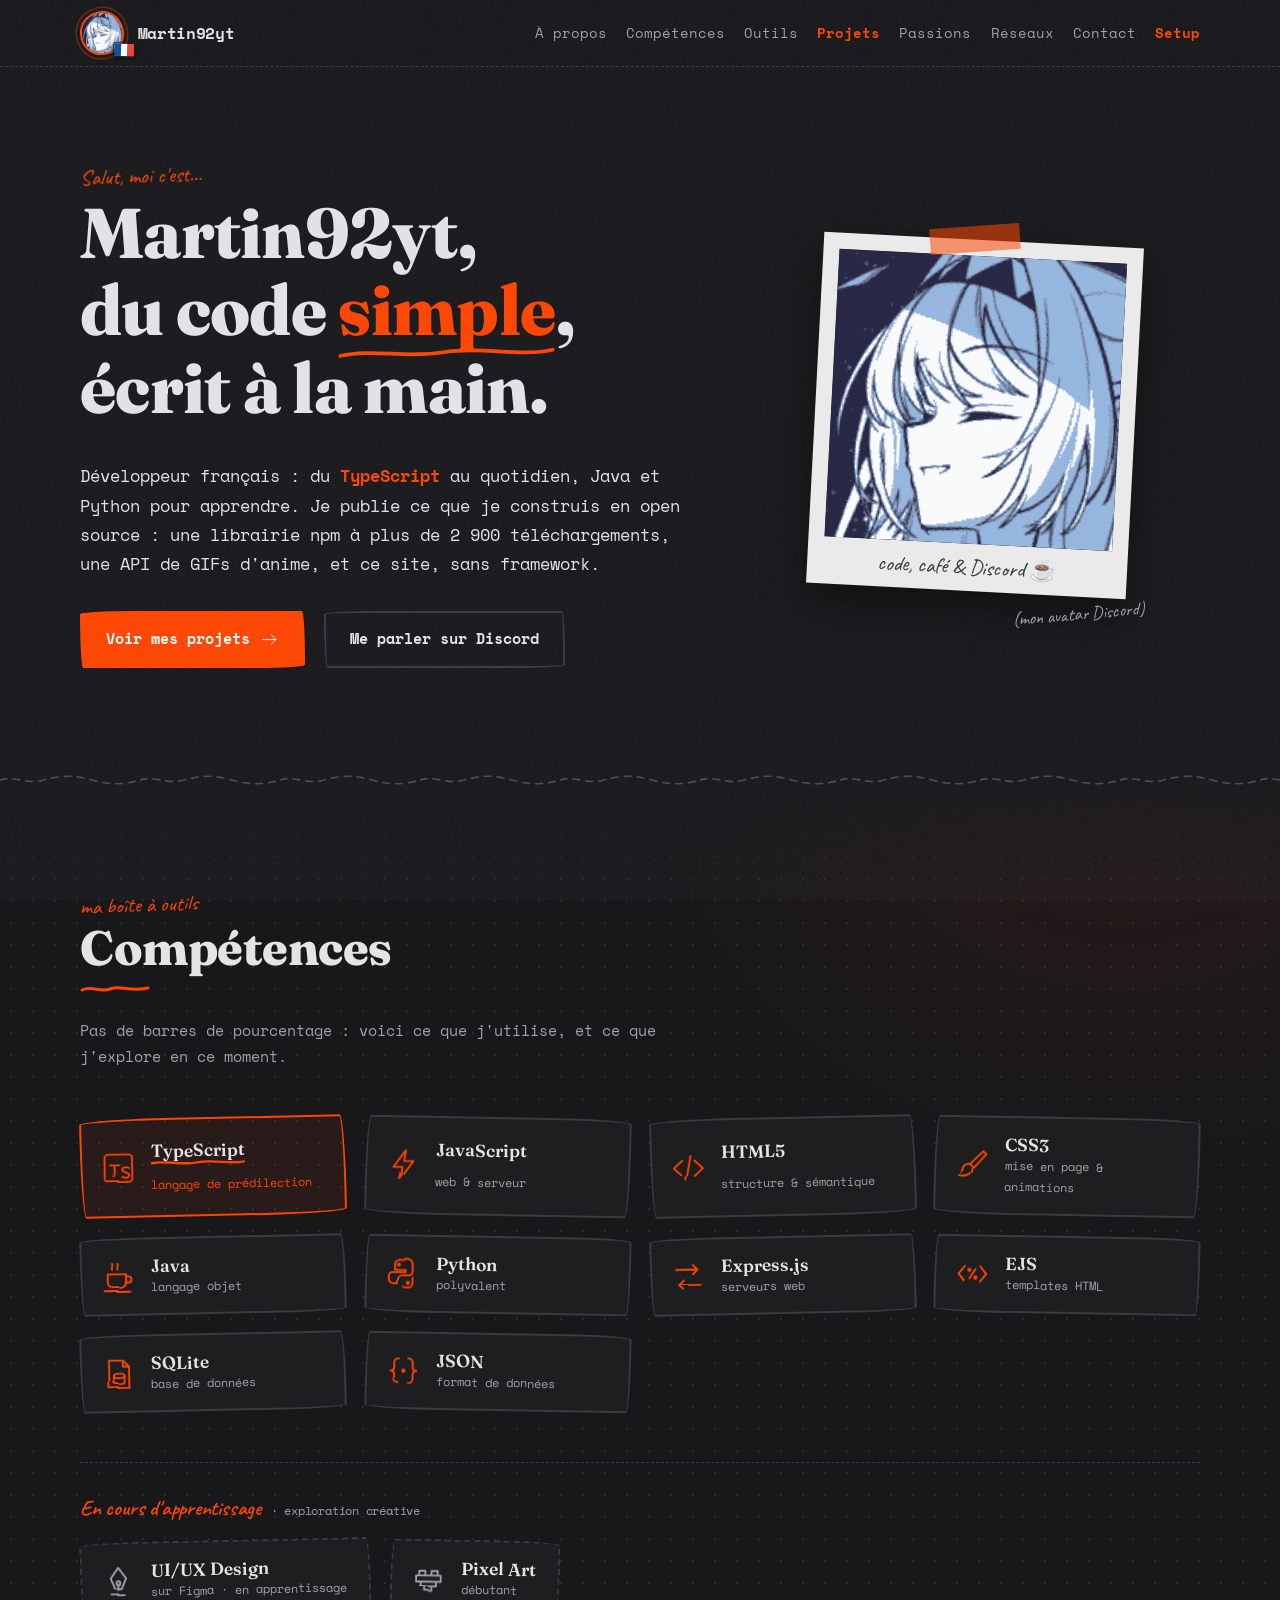
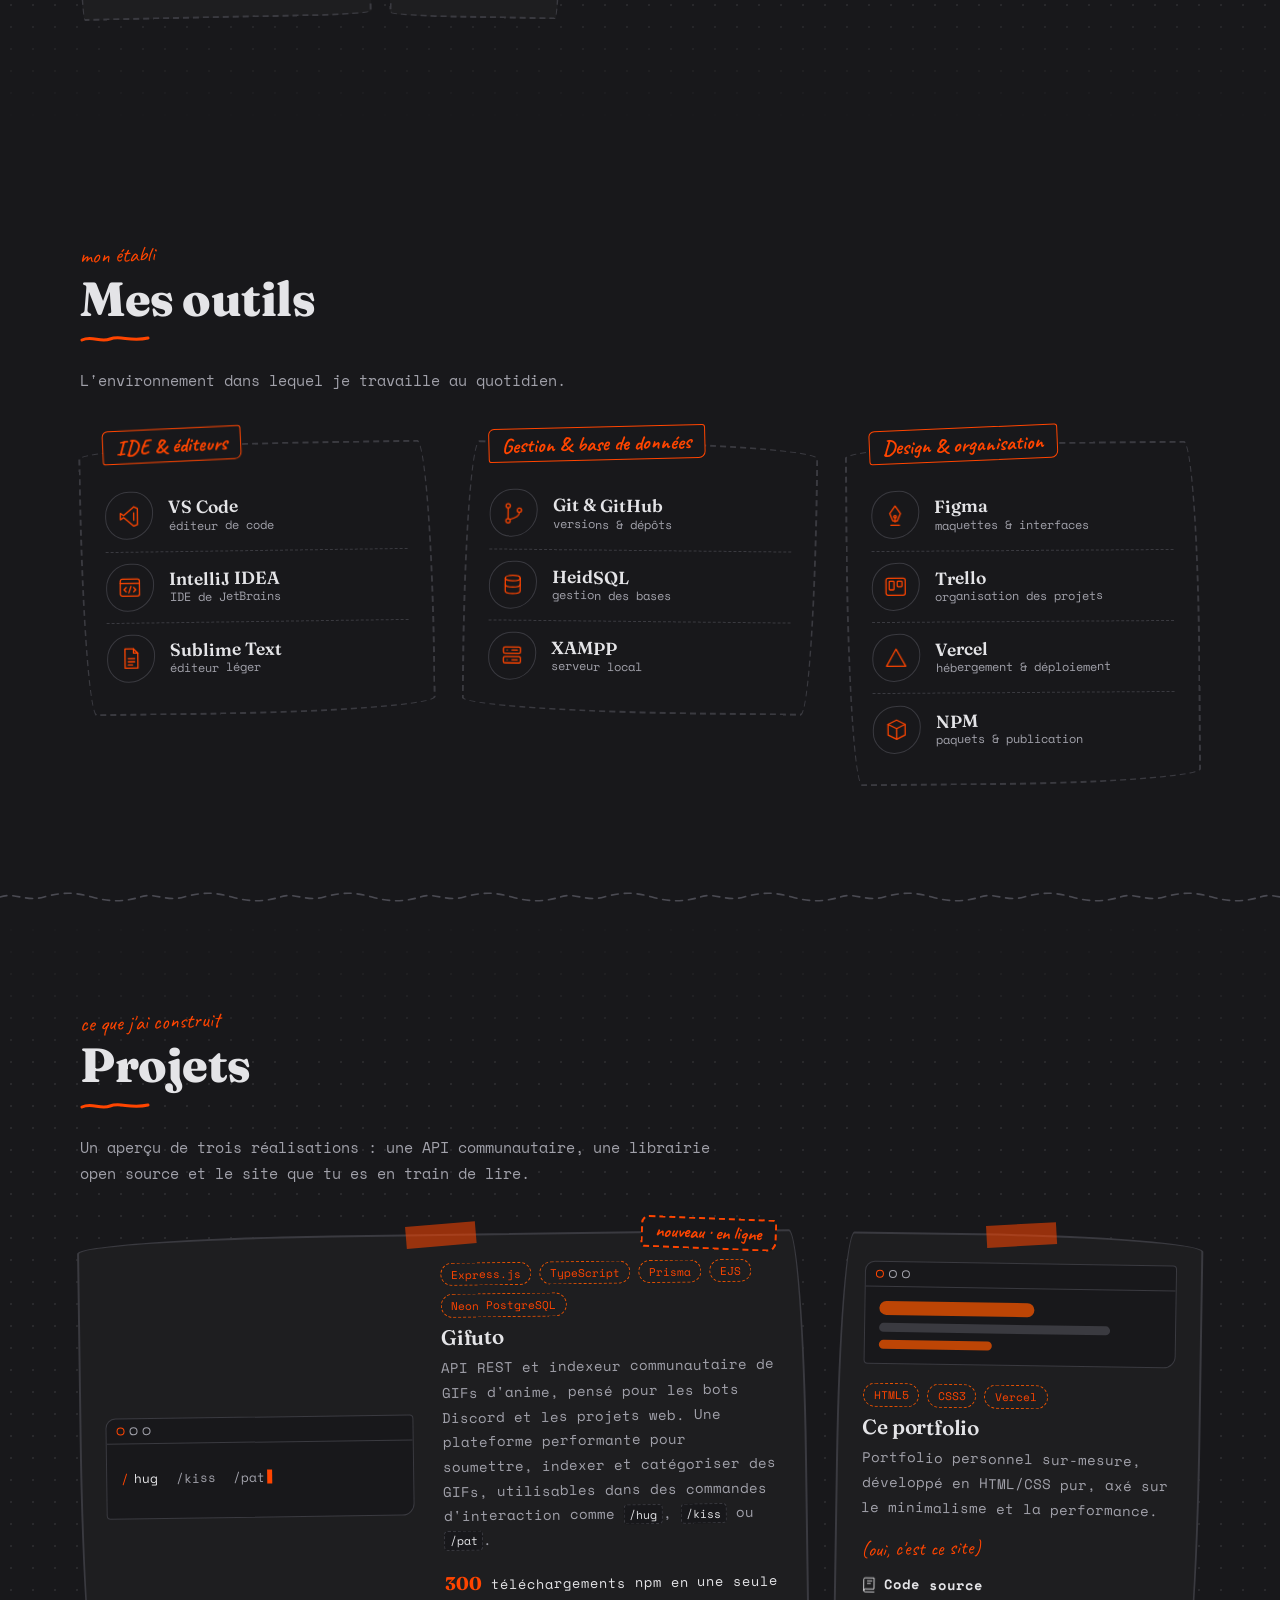
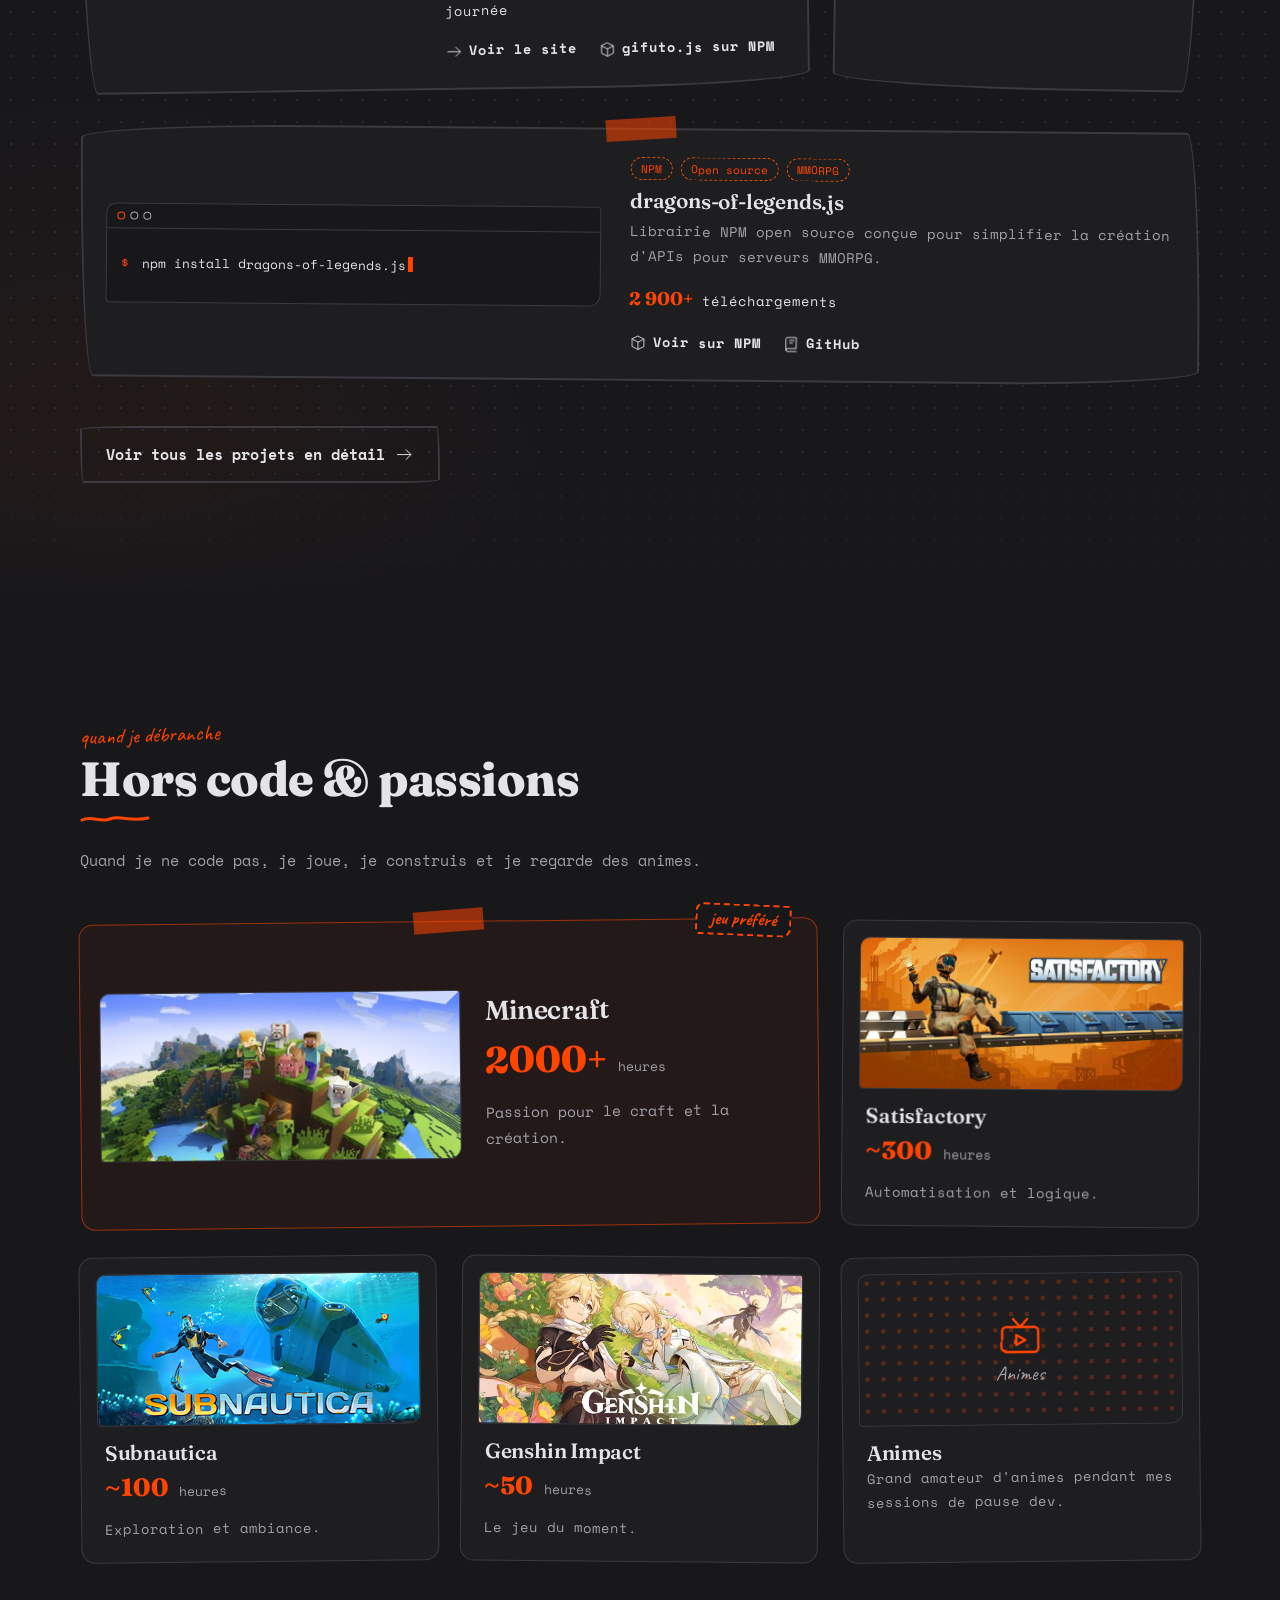
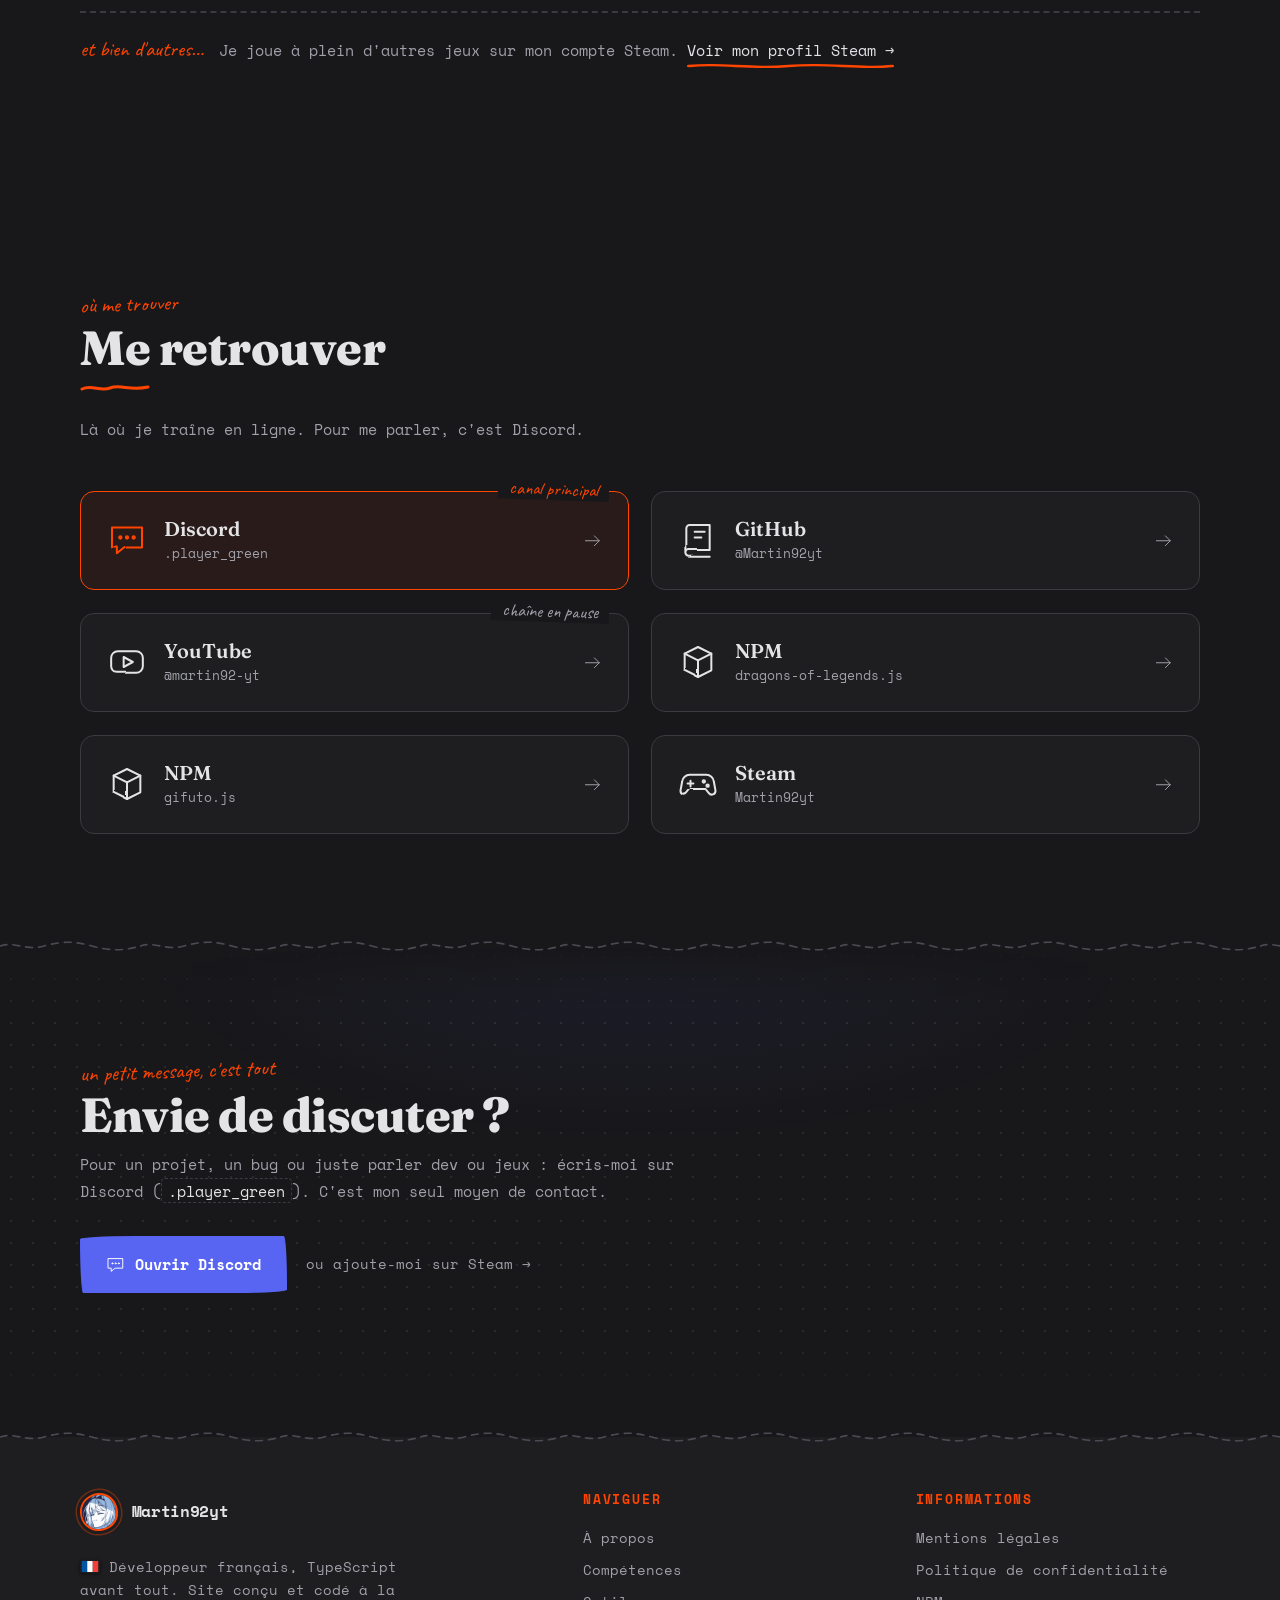
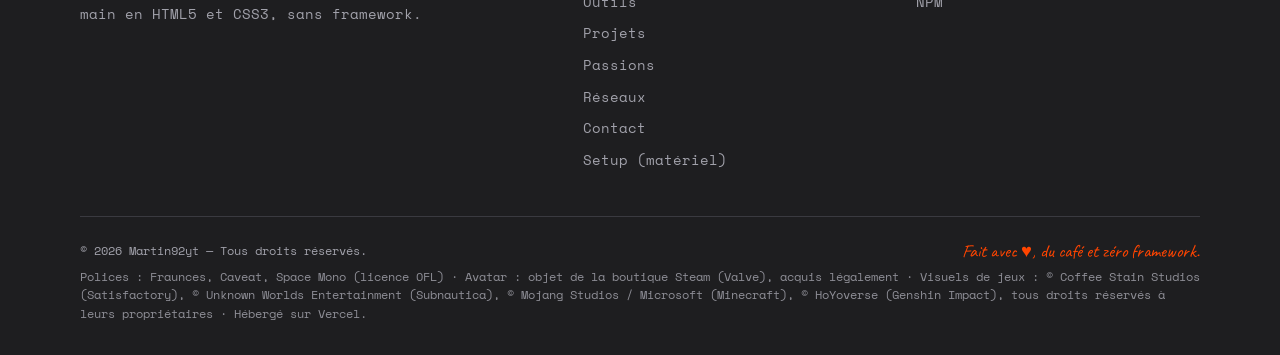
==== commit 49fb1b75: "update hero" ====
--- a/index.html
+++ b/index.html
@@ -145,14 +145,11 @@
     <div class="wrap hero-grid">
       <div class="hero-text">
         <p class="hand kicker">Salut, moi c'est…</p>
-        <h1>Martin92yt,<br>je <em>bricole</em> du code<br>à la main.</h1>
+        <h1>Martin92yt,<br>du code <em>simple</em>,<br>écrit à la main.</h1>
         <p class="lead">
-          Je suis français et je code surtout en <strong>TypeScript</strong>. J'apprends Java et Python à côté.
-          J'aime comprendre comment les choses marchent sous le capot, alors j'évite d'empiler les frameworks par réflexe.
-        </p>
-        <p>
-          Je publie ce que je fais en open source : <strong>dragons-of-legends.js</strong>, une librairie npm
-          qui a dépassé les 2&nbsp;900 téléchargements, <strong>Gifuto</strong>, et ce site, écrit à la main.
+          Développeur français : du <strong>TypeScript</strong> au quotidien, Java et Python pour apprendre.
+          Je publie ce que je construis en open source : une librairie npm à plus de 2&nbsp;900 téléchargements,
+          une API de GIFs d'anime, et ce site, sans framework.
         </p>
         <div class="hero-cta">
           <a href="projets.html" class="btn btn-primary">Voir mes projets <svg class="ico"><use href="#i-arrow"/></svg></a>
@@ -189,23 +186,6 @@
     </div>
   </section>
 
-  <!-- ============ EN CE MOMENT ============ -->
-  <!-- À modifier quand ça change : une ligne = un <li>. Pense à mettre à jour la date. -->
-  <section id="en-ce-moment" class="section now-sec">
-    <div class="wrap">
-      <aside class="now reveal" aria-label="En ce moment">
-        <span class="tape"></span>
-        <h2 class="hand">en ce moment</h2>
-        <ul>
-          <li><b>J'apprends</b> Java et Python, à côté de TypeScript.</li>
-          <li><b>Je publie</b> sur npm : dragons-of-legends.js et gifuto.js.</li>
-          <li><b>Je retouche</b> ce site, qui n'est jamais tout à fait fini.</li>
-        </ul>
-        <p class="hand now-date">mis à jour en novembre 2026</p>
-      </aside>
-    </div>
-  </section>
-
   <!-- ============ COMPÉTENCES ============ -->
   <section id="competences" class="section band">
     <div class="wrap">
@@ -487,24 +467,13 @@
   <!-- ============ DISCORD ============ -->
   <section id="discord" class="section band">
     <div class="wrap">
-      <div class="discord-card reveal">
-        <svg class="ico ico-xl" aria-hidden="true"><use href="#i-chat"/></svg>
-        <div class="discord-text">
-          <p class="hand kicker">un petit message, c'est tout</p>
-          <h2>On en parle sur Discord ?</h2>
-          <p>
-            C'est mon seul moyen de contact. Une question sur un de mes projets, un bug qui t'embête,
-            ou juste envie de parler dev ou jeux : écris-moi.
-          </p>
-          <p class="discord-id-label">Mon identifiant Discord</p>
-          <p class="discord-id"><span class="at">.</span>player_green</p>
-          <p class="hand discord-name">nom d'affichage : martin92yt</p>
-          <div class="hero-cta">
-            <a class="btn btn-discord" href="https://discord.com/users/1197913159558779050" target="_blank" rel="noopener">
-              Ouvrir Discord <svg class="ico"><use href="#i-arrow"/></svg>
-            </a>
-            <a class="link" href="https://steamcommunity.com/id/Martin92yt/" target="_blank" rel="noopener">ou ajoute-moi sur Steam →</a>
-          </div>
+      <div class="outro reveal">
+        <p class="hand kicker">un petit message, c'est tout</p>
+        <h2>Envie de discuter ?</h2>
+        <p>Pour un projet, un bug ou juste parler dev ou jeux : écris-moi sur Discord (<code>.player_green</code>). C'est mon seul moyen de contact.</p>
+        <div class="hero-cta">
+          <a class="btn btn-discord" href="https://discord.com/users/1197913159558779050" target="_blank" rel="noopener"><svg class="ico"><use href="#i-chat"/></svg> Ouvrir Discord</a>
+          <a class="link" href="https://steamcommunity.com/id/Martin92yt/" target="_blank" rel="noopener">ou ajoute-moi sur Steam →</a>
         </div>
       </div>
     </div>
--- a/style.css
+++ b/style.css
@@ -631,42 +631,6 @@
 }
 .s-badge-muted { color: var(--muted); }   /* étiquette discrète : chaîne YouTube en pause */
 
-/* ---------- 14. Discord (bloc fin) ---------- */
-.discord-card {
-  position: relative;
-  display: grid; grid-template-columns: auto 1fr; gap: 2.2rem; align-items: center;
-  padding: clamp(1.5rem, 3.6vw, 2.3rem) clamp(1.5rem, 4vw, 2.8rem);
-  background: var(--bg-2);
-  border: 1.5px solid var(--accent);
-  border-radius: var(--wobbly);
-  box-shadow: 7px 7px 0 rgba(88, 101, 242, .3);
-  overflow: hidden;
-}
-.discord-card::before {
-  content: "";
-  position: absolute; inset: 8px;
-  border: 1px dashed rgba(88, 101, 242, .5);
-  border-radius: var(--wobbly-2);
-  pointer-events: none;
-}
-.discord-card .ico-xl { color: var(--blurple); animation: wiggle 5s ease-in-out infinite; }
-.discord-text h2 { font-size: clamp(1.7rem, 3.6vw, 2.3rem); margin-bottom: .5rem; }
-.discord-text p:not(.kicker):not(.discord-id-label):not(.discord-id):not(.discord-name) { color: var(--muted); max-width: 52ch; margin-bottom: .6rem; }
-.discord-id-label { margin: 1rem 0 .1rem; font-size: .74rem; text-transform: uppercase; letter-spacing: .14em; color: var(--muted); }
-.discord-id {
-  display: inline-block;
-  font-family: var(--font-title); font-weight: 800;
-  font-size: clamp(1.6rem, 4vw, 2.3rem);
-  margin: 0; overflow-wrap: anywhere;
-  position: relative;
-}
-.discord-id .at { color: var(--accent); }
-.discord-id::after {
-  content: ""; position: absolute; left: 0; bottom: -4px; width: 100%; height: 8px;
-  background: no-repeat center/100% 100% url("data:image/svg+xml,%3Csvg xmlns='http://www.w3.org/2000/svg' viewBox='0 0 200 8' preserveAspectRatio='none'%3E%3Cpath d='M2 5c25-5 50 3 80-1s70 3 116-1' fill='none' stroke='%23FF4500' stroke-width='3' stroke-linecap='round'/%3E%3C/svg%3E");
-}
-.discord-name { margin: .8rem 0 0; font-size: 1.25rem; color: var(--blurple-soft); transform: rotate(-1.5deg); transform-origin: left; }
-.discord-text .hero-cta { margin-top: 1.2rem; }
 
 /* Bouton Discord : bleu "blurple", avec le même double tracé que les autres boutons */
 .btn-discord { background: var(--blurple); border-color: var(--blurple); color: #fff; }
@@ -838,8 +802,6 @@
 @media (max-width: 860px) {
   .hero-grid { grid-template-columns: 1fr; gap: 3.5rem; }
   .portrait { order: -1; }
-  .discord-card { grid-template-columns: 1fr; gap: 1rem; text-align: left; }
-  .ico-xl { width: 56px; height: 56px; }
 }
 
 @media (max-width: 640px) {
@@ -1059,25 +1021,11 @@
   .shot, .case:nth-of-type(even) .shot { transform: none; }
 }
 
-/* Fin de page Projets */
+/* Bloc de contact (accueil et page Projets) */
 .outro { max-width: 640px; }
 .outro h2 { margin-bottom: .6rem; }
 .outro p:not(.kicker) { color: var(--muted); }
 .outro code { font-family: var(--font-body); color: var(--text); background: var(--bg); border: 1px dashed var(--line); border-radius: 4px; padding: .05em .4em; }
-
-/* En ce moment (accueil) */
-.now-sec { padding: 1rem 0 2rem; }
-.now {
-  position: relative; max-width: 560px; margin-inline: auto; padding: 2rem 1.9rem 1.4rem;
-  background: var(--bg-2); border: 2px dashed var(--line); border-radius: var(--wobbly); transform: rotate(-1deg);
-}
-.now .tape { width: 80px; height: 24px; margin-left: -40px; top: -13px; }
-.now h2 { font-size: 1.9rem; color: var(--accent); margin: 0 0 .6rem; }
-.now h2::after { display: none; }
-.now ul { list-style: none; margin: 0; padding: 0; display: grid; gap: .55rem; color: var(--muted); }
-.now li::before { content: "→ "; color: var(--accent); }
-.now b { color: var(--text); font-weight: 700; }
-.now-date { margin: 1rem 0 0; font-size: 1.05rem; color: var(--muted); text-align: right; }
 
 /* Page 404 */
 .lost { text-align: left; }
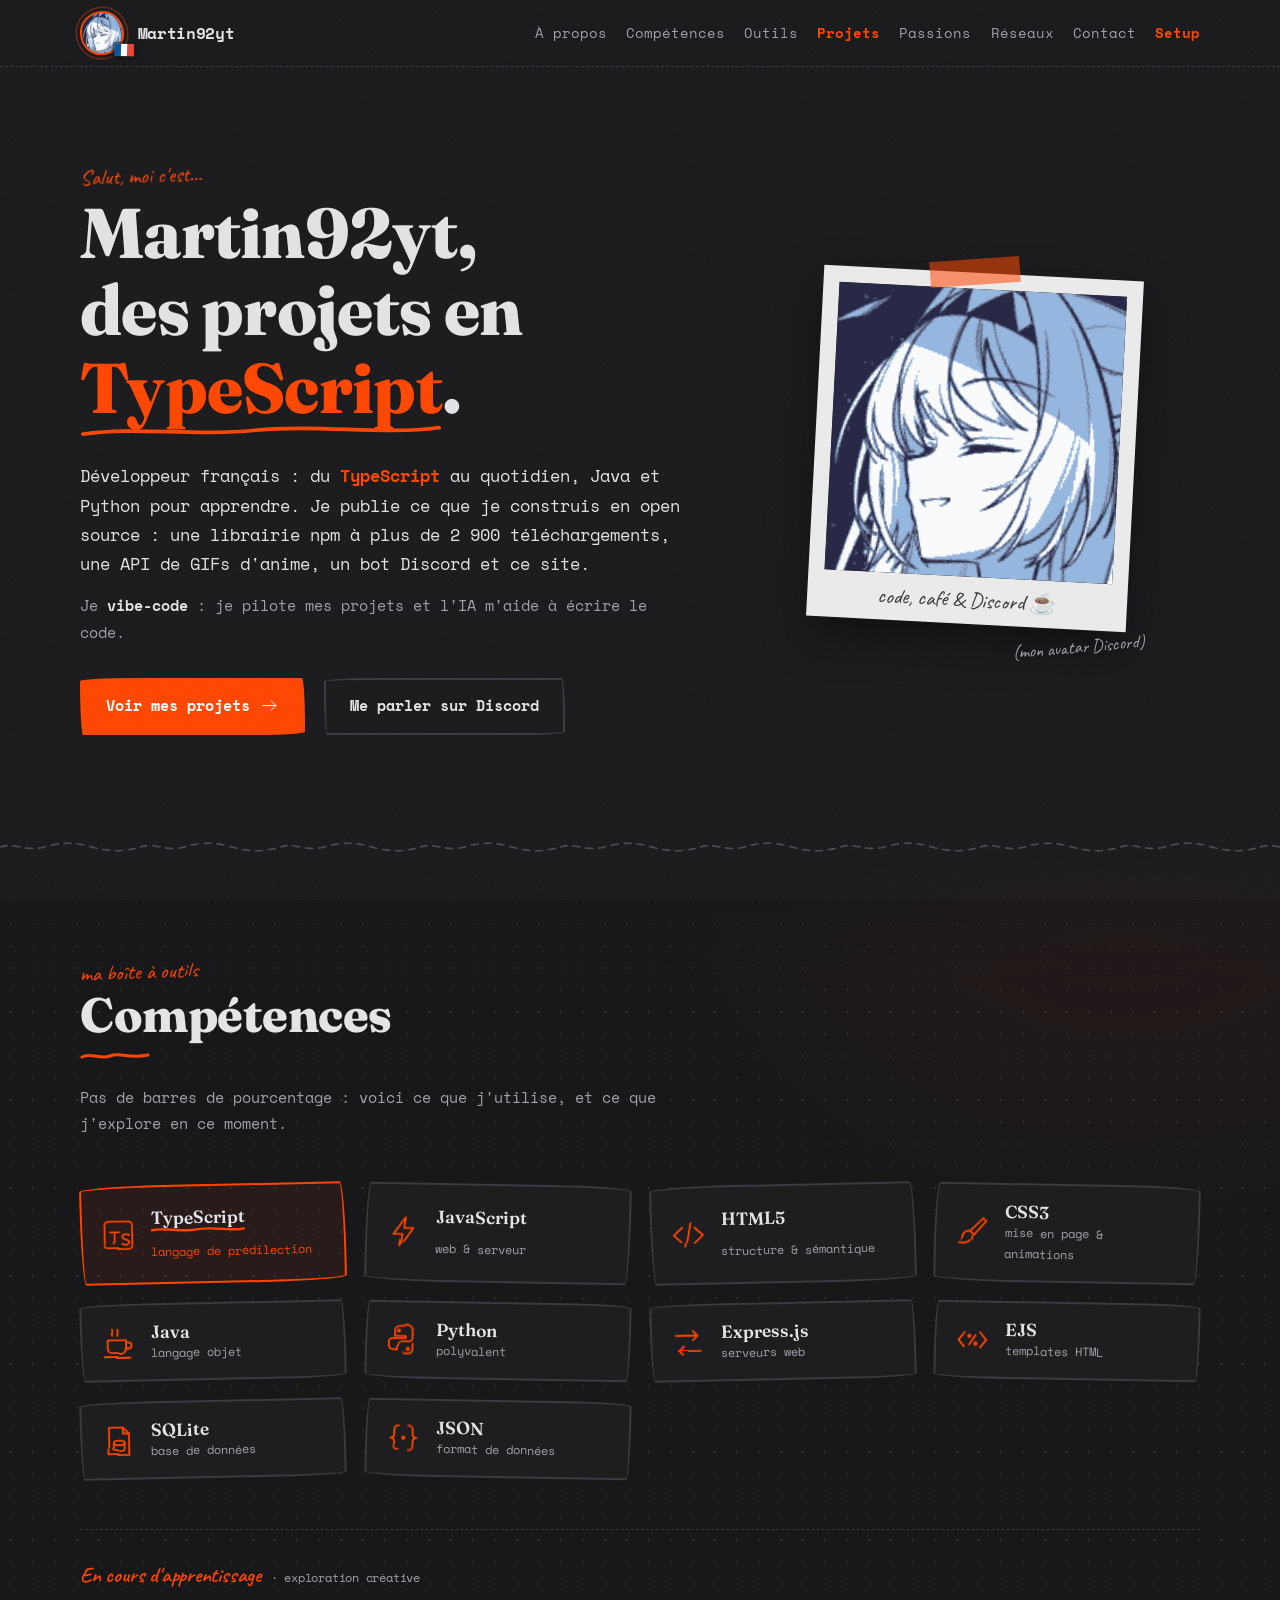
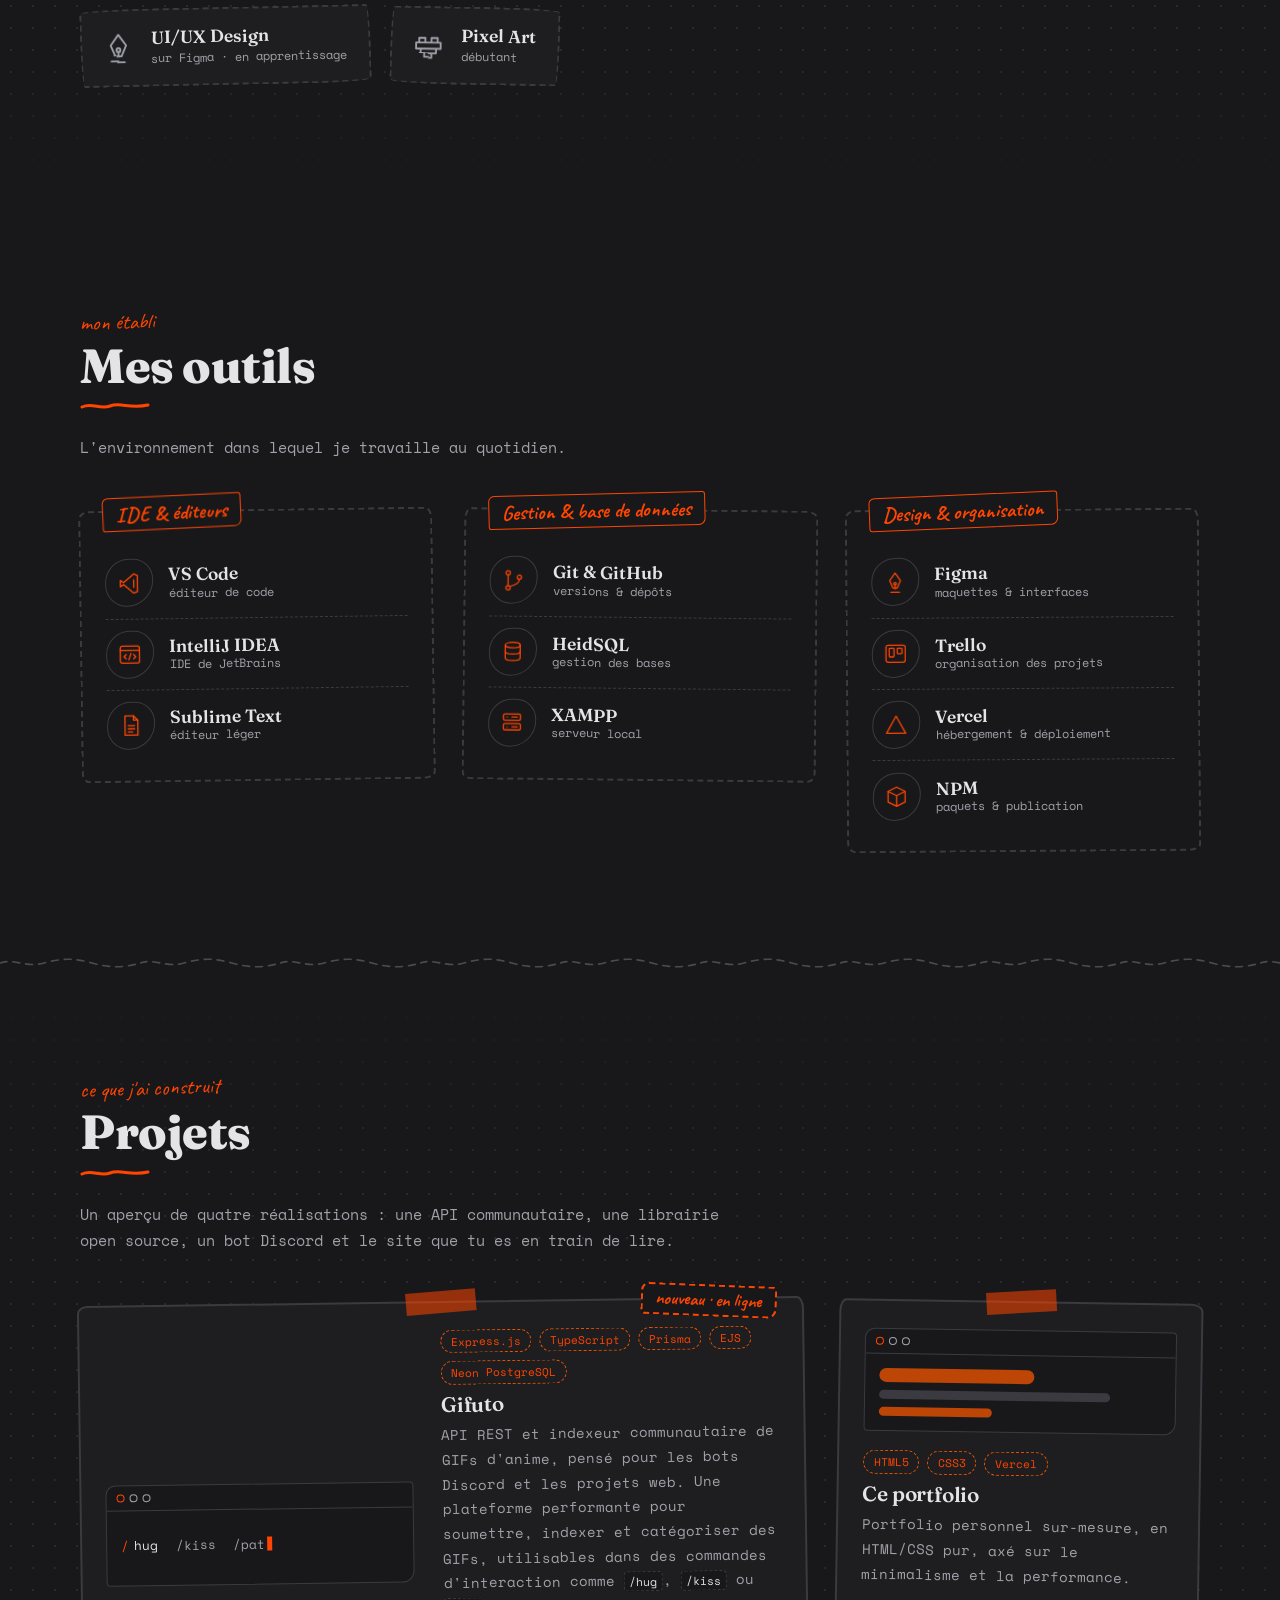
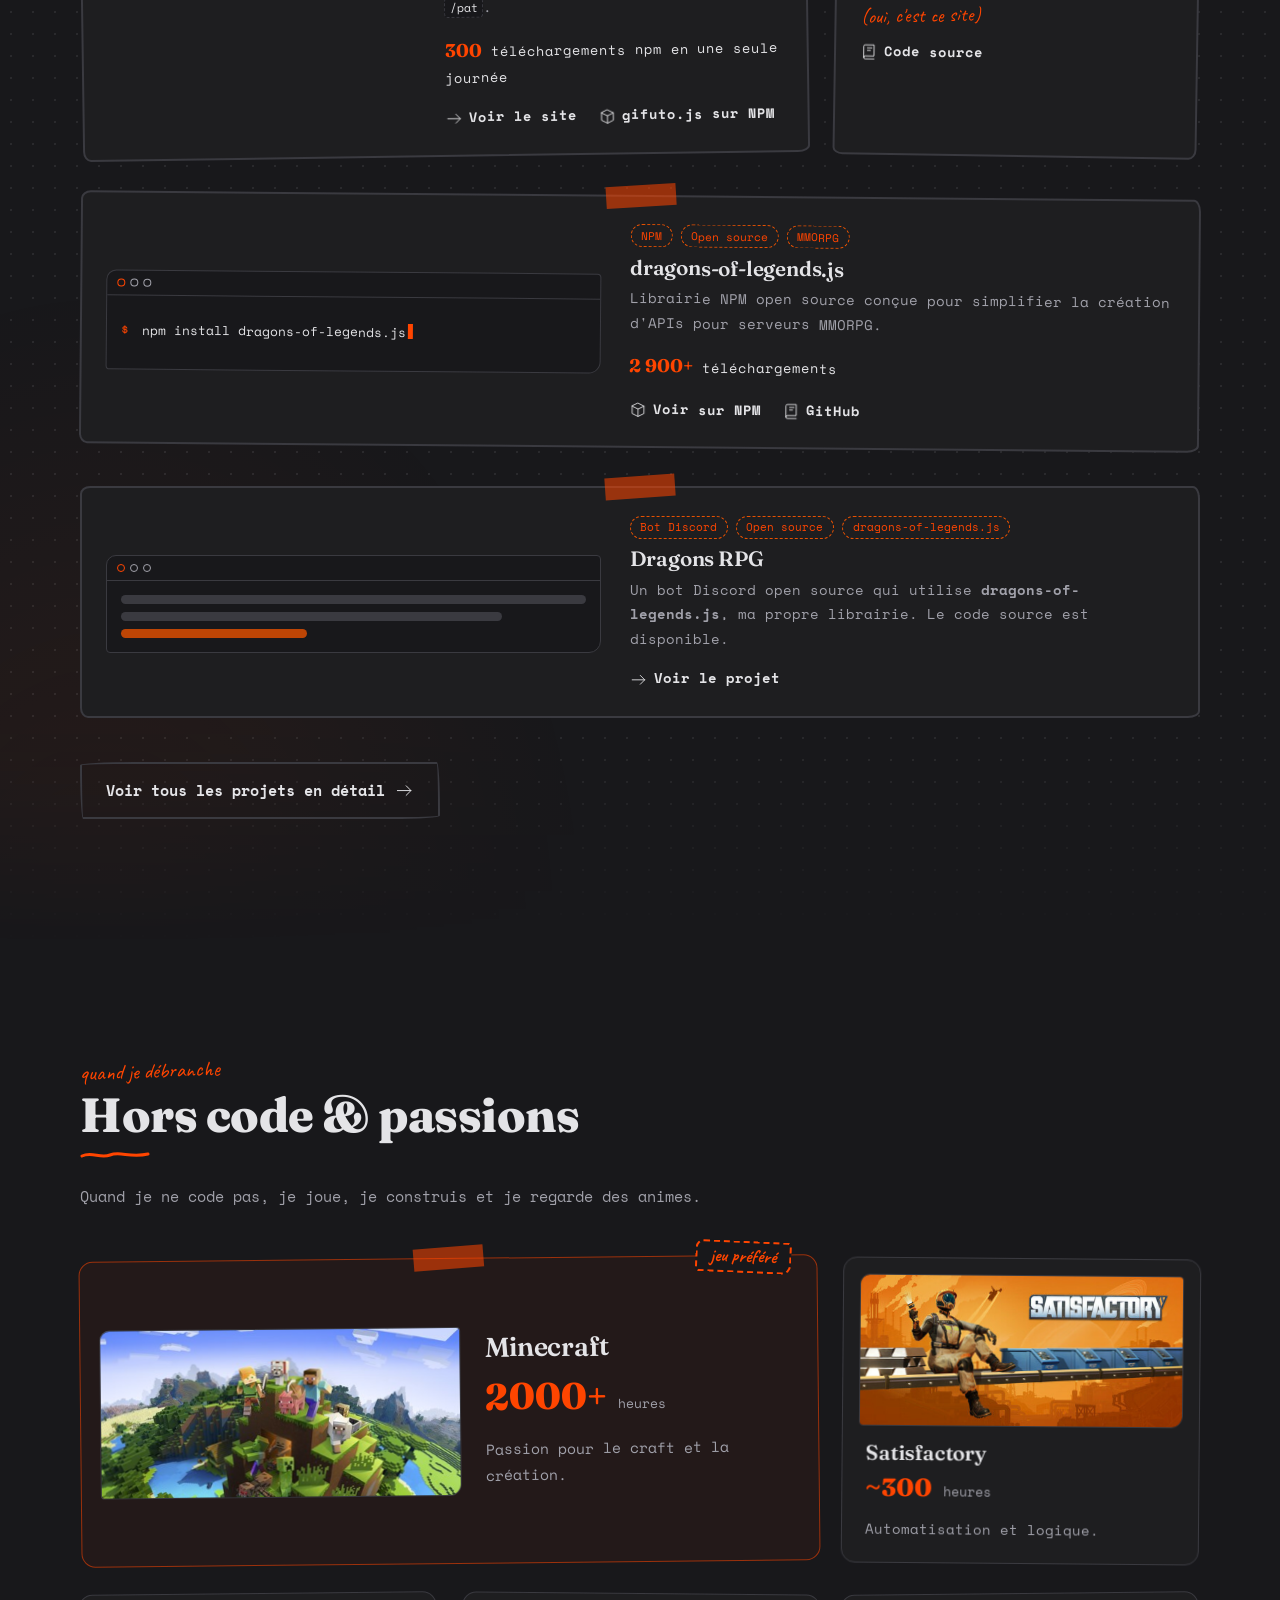
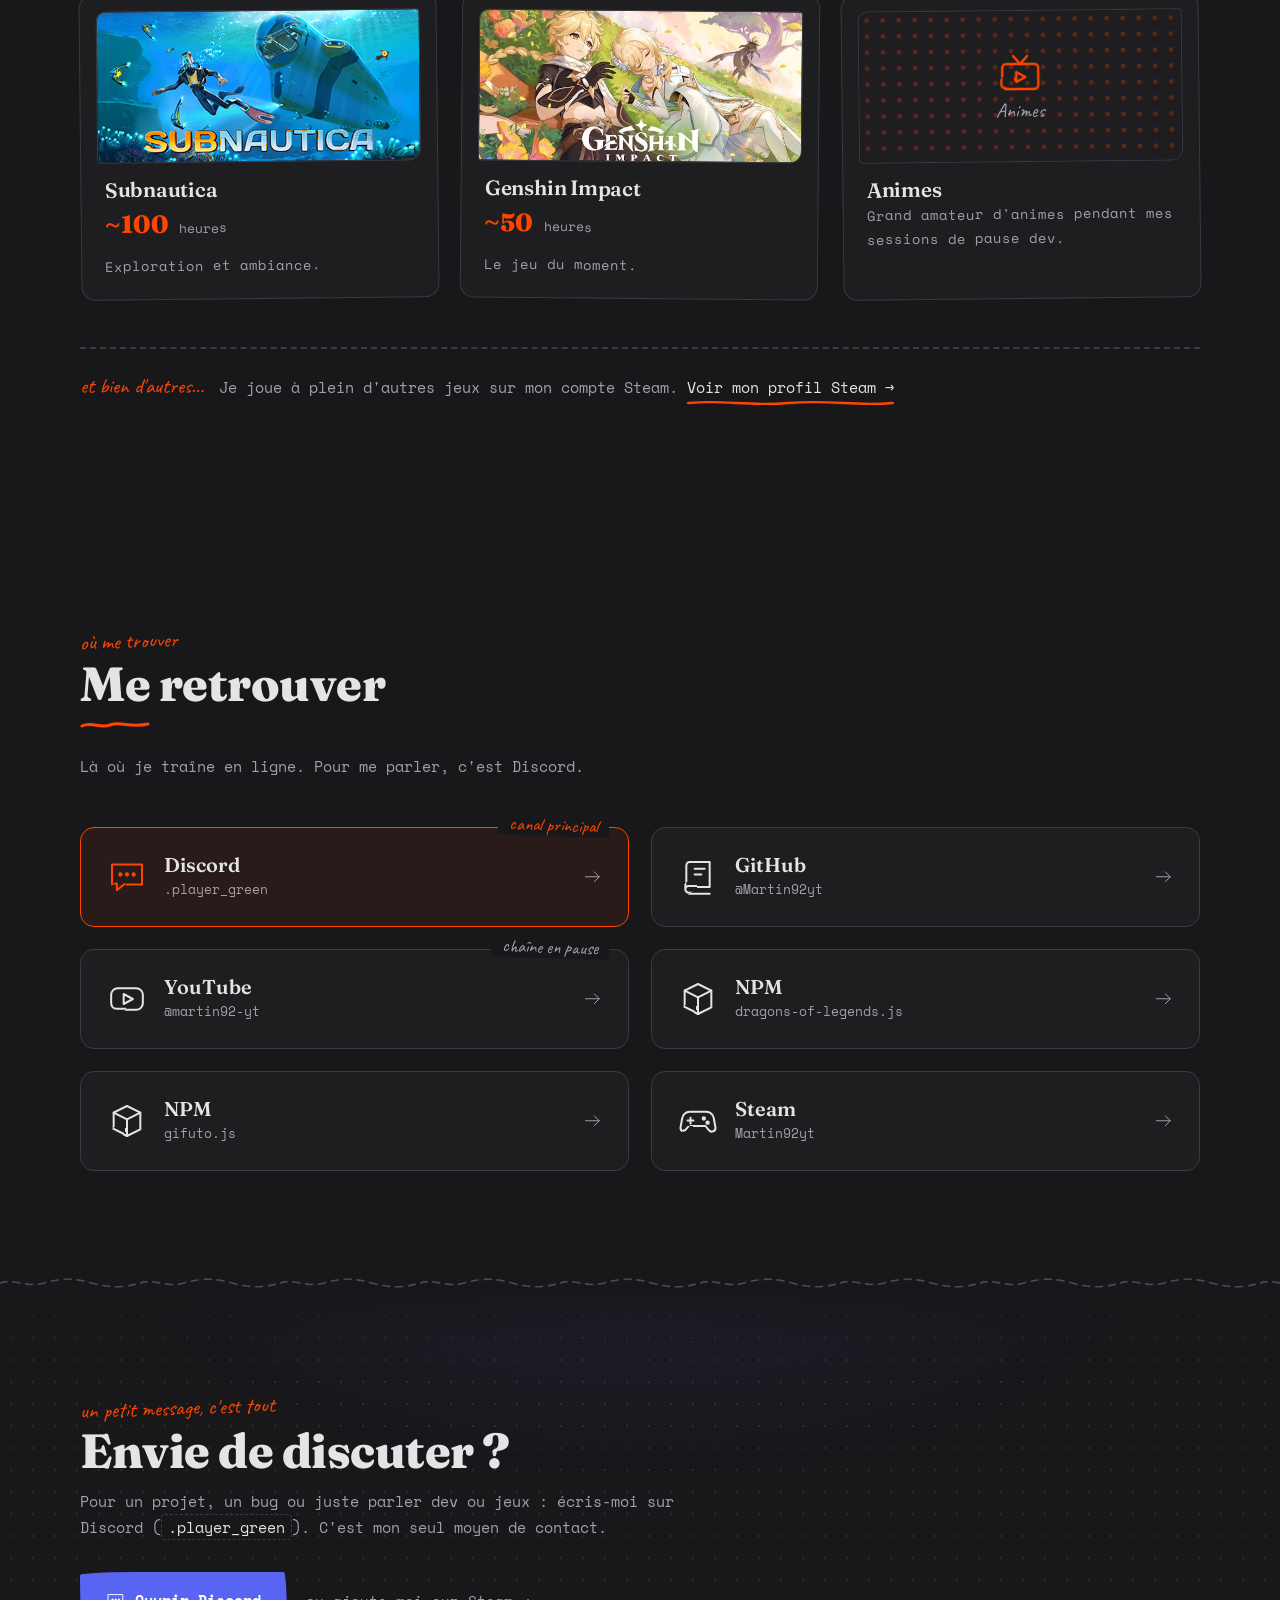
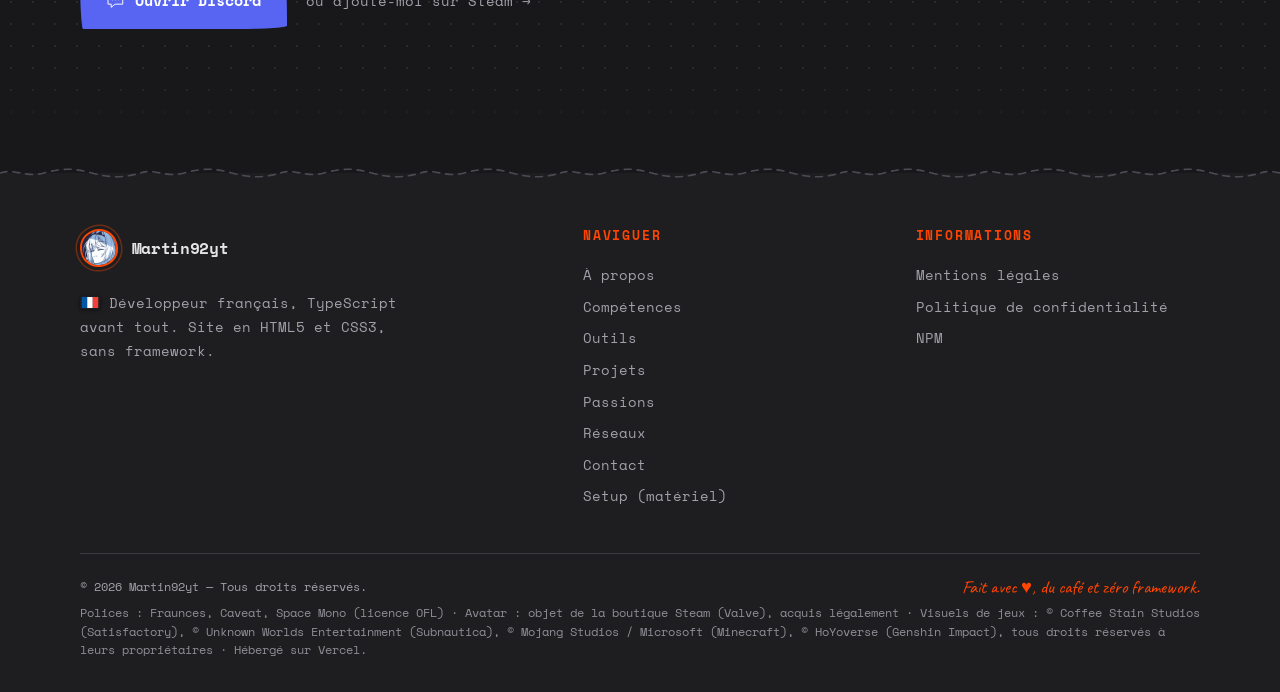
==== commit bfab1e47: "add Project" ====
--- a/index.html
+++ b/index.html
@@ -145,11 +145,14 @@
     <div class="wrap hero-grid">
       <div class="hero-text">
         <p class="hand kicker">Salut, moi c'est…</p>
-        <h1>Martin92yt,<br>du code <em>simple</em>,<br>écrit à la main.</h1>
+        <h1>Martin92yt,<br>des projets en <em>TypeScript</em>.</h1>
         <p class="lead">
           Développeur français : du <strong>TypeScript</strong> au quotidien, Java et Python pour apprendre.
           Je publie ce que je construis en open source : une librairie npm à plus de 2&nbsp;900 téléchargements,
-          une API de GIFs d'anime, et ce site, sans framework.
+          une API de GIFs d'anime, un bot Discord et ce site.
+        </p>
+        <p class="hero-honest">
+          Je <strong>vibe-code</strong> : je pilote mes projets et l'IA m'aide à écrire le code.
         </p>
         <div class="hero-cta">
           <a href="projets.html" class="btn btn-primary">Voir mes projets <svg class="ico"><use href="#i-arrow"/></svg></a>
@@ -267,7 +270,7 @@
       <header class="section-head reveal">
         <p class="hand kicker">ce que j'ai construit</p>
         <h2>Projets</h2>
-        <p class="section-sub">Un aperçu de trois réalisations : une API communautaire, une librairie open source et le site que tu es en train de lire.</p>
+        <p class="section-sub">Un aperçu de quatre réalisations : une API communautaire, une librairie open source, un bot Discord et le site que tu es en train de lire.</p>
       </header>
 
       <div class="projects">
@@ -301,7 +304,7 @@
           </div>
           <p class="tags"><span>HTML5</span><span>CSS3</span><span>Vercel</span></p>
           <h3>Ce portfolio</h3>
-          <p>Portfolio personnel sur-mesure, développé en HTML/CSS pur, axé sur le minimalisme et la performance.</p>
+          <p>Portfolio personnel sur-mesure, en HTML/CSS pur, axé sur le minimalisme et la performance.</p>
           <p class="hand here">(oui, c'est ce site)</p>
           <div class="card-links">
             <a href="https://github.com/Martin92yt/me" target="_blank" rel="noopener"><svg class="ico"><use href="#i-repo"/></svg> Code source</a>
@@ -322,6 +325,25 @@
             <div class="card-links">
               <a href="https://www.npmjs.com/package/dragons-of-legends.js" target="_blank" rel="noopener"><svg class="ico"><use href="#i-npm"/></svg> Voir sur NPM</a>
               <a href="https://github.com/Martin92yt/DragonsOfLegends.js" target="_blank" rel="noopener"><svg class="ico"><use href="#i-repo"/></svg> GitHub</a>
+            </div>
+          </div>
+        </article>
+
+        <article class="card card-4 card-wide card-full reveal">
+          <span class="tape"></span>
+          <div class="preview" aria-hidden="true">
+            <div class="win"><i></i><i></i><i></i></div>
+            <div class="skeleton"><b></b><b></b><b class="s"></b></div>
+          </div>
+          <div class="card-body">
+            <p class="tags"><span>Bot Discord</span><span>Open source</span><span>dragons-of-legends.js</span></p>
+            <h3>Dragons RPG</h3>
+            <p>Un bot Discord open source qui utilise <strong>dragons-of-legends.js</strong>, ma propre librairie. Le code source est disponible.</p>
+            <div class="card-links">
+              <a href="projets.html#dragons-rpg"><svg class="ico"><use href="#i-arrow"/></svg> Voir le projet</a>
+              <!-- Dépôt GitHub de Dragons RPG : décommente et mets le bon lien.
+              <a href="https://github.com/Martin92yt/NOM-DU-DEPOT" target="_blank" rel="noopener"><svg class="ico"><use href="#i-repo"/></svg> Code source</a>
+              -->
             </div>
           </div>
         </article>
@@ -497,7 +519,7 @@
         </span>
         <span class="brand-name">Martin92yt</span>
       </a>
-      <p><svg class="flag flag-inline" role="img" aria-label="Drapeau français"><use href="#flag-fr"/></svg>Développeur français, TypeScript avant tout. Site conçu et codé à la main en HTML5 et CSS3, sans framework.</p>
+      <p><svg class="flag flag-inline" role="img" aria-label="Drapeau français"><use href="#flag-fr"/></svg>Développeur français, TypeScript avant tout. Site en HTML5 et CSS3, sans framework.</p>
     </div>
 
     <nav class="f-col" aria-label="Plan du site">
--- a/style.css
+++ b/style.css
@@ -5,7 +5,7 @@
 @font-face { font-family: "Space Mono"; src: url("fonts/SpaceMono-Bold.ttf") format("truetype"); font-weight: 700; font-style: normal; font-display: swap; }
 
 /* =====================================================
-   PORTFOLIO — "artisan du code"
+   PORTFOLIO
    HTML5 + CSS3 pur (un mini filet de sécurité JS est
    fourni dans index.html pour l'apparition au scroll
    sur les vieux navigateurs, et il est facultatif).
@@ -30,11 +30,15 @@
   --font-hand: "Caveat", "Segoe Print", "Bradley Hand", cursive;
   --font-body: "Space Mono", ui-monospace, "SFMono-Regular", Menlo, Consolas, monospace;
 
-  --wobbly: 255px 15px 225px 15px / 15px 225px 15px 255px;
-  --wobbly-2: 15px 225px 15px 255px / 225px 15px 255px 15px;
+  /* Petits éléments (boutons, pastilles) : coins très arrondis, un peu irréguliers */
+  --pill: 255px 15px 225px 15px / 15px 225px 15px 255px;
+  --pill-2: 15px 225px 15px 255px / 225px 15px 255px 15px;
+  /* Grandes cartes : coins discrets et à peine irréguliers (les grands rayons déformaient les bords) */
+  --wobbly: 10px 7px 12px 8px / 8px 12px 7px 10px;
+  --wobbly-2: 7px 12px 8px 10px / 12px 8px 10px 7px;
   --ease: cubic-bezier(.2, .8, .2, 1);
 
-  /* Trait de soulignement dessiné à la main (réutilisé partout) */
+  /* Trait de soulignement façon crayon (réutilisé partout) */
   --scribble: url("data:image/svg+xml,%3Csvg xmlns='http://www.w3.org/2000/svg' viewBox='0 0 100 6' preserveAspectRatio='none'%3E%3Cpath d='M1 3c15-3 30 3 48 0s35 3 50 0' fill='none' stroke='%23FF4500' stroke-width='2.4' stroke-linecap='round'/%3E%3C/svg%3E");
 
 }
@@ -107,7 +111,7 @@
 }
 .skip:focus { left: 8px; }
 
-/* ---------- 3. Icônes dessinées à la main ---------- */
+/* ---------- 3. Icônes ---------- */
 .ico {
   width: 1.3em; height: 1.3em;
   fill: none;
@@ -242,7 +246,7 @@
           mask-image: linear-gradient(transparent, #000 14%, #000 86%, transparent);
 }
 
-/* Séparateurs ondulés tracés à la main. Ils glissent très lentement sur l'axe X :
+/* Séparateurs ondulés. Ils glissent très lentement sur l'axe X :
    le motif fait exactement 140 px, donc la boucle est parfaitement continue. */
 .band::after,
 .site-footer::before {
@@ -260,7 +264,7 @@
   font-family: var(--font-body); font-weight: 700; font-size: .92rem;
   padding: .85rem 1.5rem;
   border: 2px solid var(--accent);
-  border-radius: var(--wobbly);
+  border-radius: var(--pill);
   color: var(--text);
   transition: transform .3s var(--ease), background .3s, color .3s;
   isolation: isolate;
@@ -270,7 +274,7 @@
   content: "";
   position: absolute; inset: -5px -4px -4px -5px;
   border: 1.5px solid var(--accent-2);
-  border-radius: var(--wobbly-2);
+  border-radius: var(--pill-2);
   opacity: 0;
   transform: scale(.94) rotate(-1.5deg);
   transition: opacity .3s, transform .45s var(--ease);
@@ -367,14 +371,14 @@
   padding: 1rem 1.4rem 1rem 1.1rem;
   background: var(--bg-2);
   border: 2px solid var(--line);
-  border-radius: var(--wobbly);
+  border-radius: var(--pill);
   transition: transform .35s var(--ease), border-color .3s, background .3s;
 }
 .chip .ico { grid-row: span 2; width: 2.3rem; height: 2.3rem; color: var(--accent); transition: transform .5s var(--ease); }
 .chip b { font-family: var(--font-title); font-size: 1.1rem; font-weight: 600; line-height: 1.2; }
 .chip small { color: var(--muted); font-size: .75rem; }
 .chip:nth-child(odd)  { transform: rotate(-1.2deg); }
-.chip:nth-child(even) { transform: rotate(1deg); border-radius: var(--wobbly-2); }
+.chip:nth-child(even) { transform: rotate(1deg); border-radius: var(--pill-2); }
 .chip:hover { transform: rotate(0) translateY(-5px); border-color: var(--accent); background: var(--bg-3); }
 .chip:hover .ico { transform: rotate(-12deg) scale(1.15); }
 
@@ -960,7 +964,7 @@
 
 .case-num { display: block; color: var(--accent); font-size: 2.6rem; line-height: 1; margin-bottom: .2rem; transform: rotate(-3deg); transform-origin: left; }
 .case h2 { font-size: clamp(1.9rem, 4vw, 2.7rem); margin: 0 0 .6rem; }
-.case-status { display: inline-block; margin: 0 0 1rem; padding: .05rem .8rem; border: 1.5px dashed var(--accent); border-radius: var(--wobbly); color: var(--accent); font-size: 1.15rem; transform: rotate(-1.5deg); }
+.case-status { display: inline-block; margin: 0 0 1rem; padding: .05rem .8rem; border: 1.5px dashed var(--accent); border-radius: var(--pill); color: var(--accent); font-size: 1.15rem; transform: rotate(-1.5deg); }
 .case p { max-width: 58ch; }
 .case h3 { font-family: var(--font-hand); font-weight: 700; font-size: 1.5rem; color: var(--accent); margin: 1.6rem 0 .6rem; transform: rotate(-1deg); transform-origin: left; }
 
@@ -1027,6 +1031,9 @@
 .outro p:not(.kicker) { color: var(--muted); }
 .outro code { font-family: var(--font-body); color: var(--text); background: var(--bg); border: 1px dashed var(--line); border-radius: 4px; padding: .05em .4em; }
 
+.hero-honest { color: var(--muted); font-size: .95rem; margin-top: -.2rem; }
+.hero-honest strong { color: var(--text); }
+
 /* Page 404 */
 .lost { text-align: left; }
 .lost-doodle { display: block; width: 180px; height: auto; margin-bottom: 1.5rem; fill: none; stroke: var(--text); stroke-width: 3; stroke-linecap: round; stroke-linejoin: round; filter: url(#rough); }
